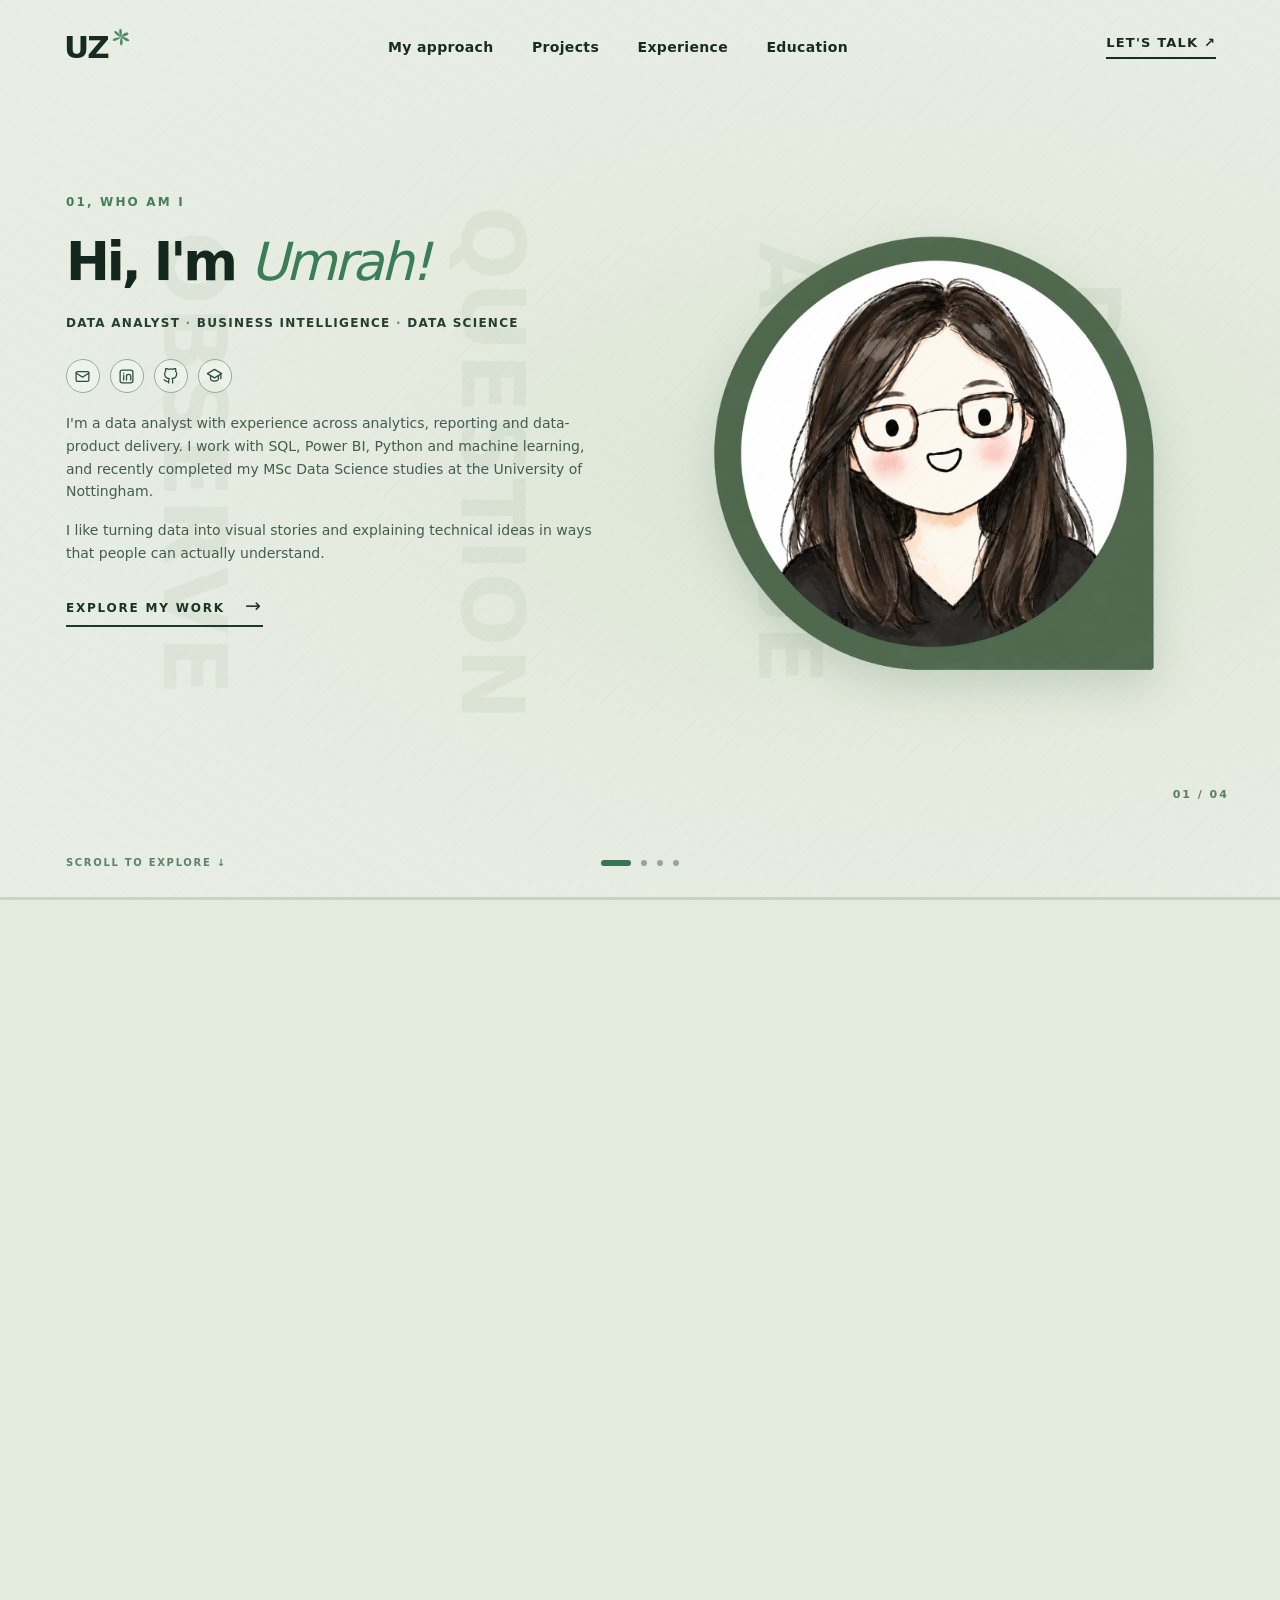
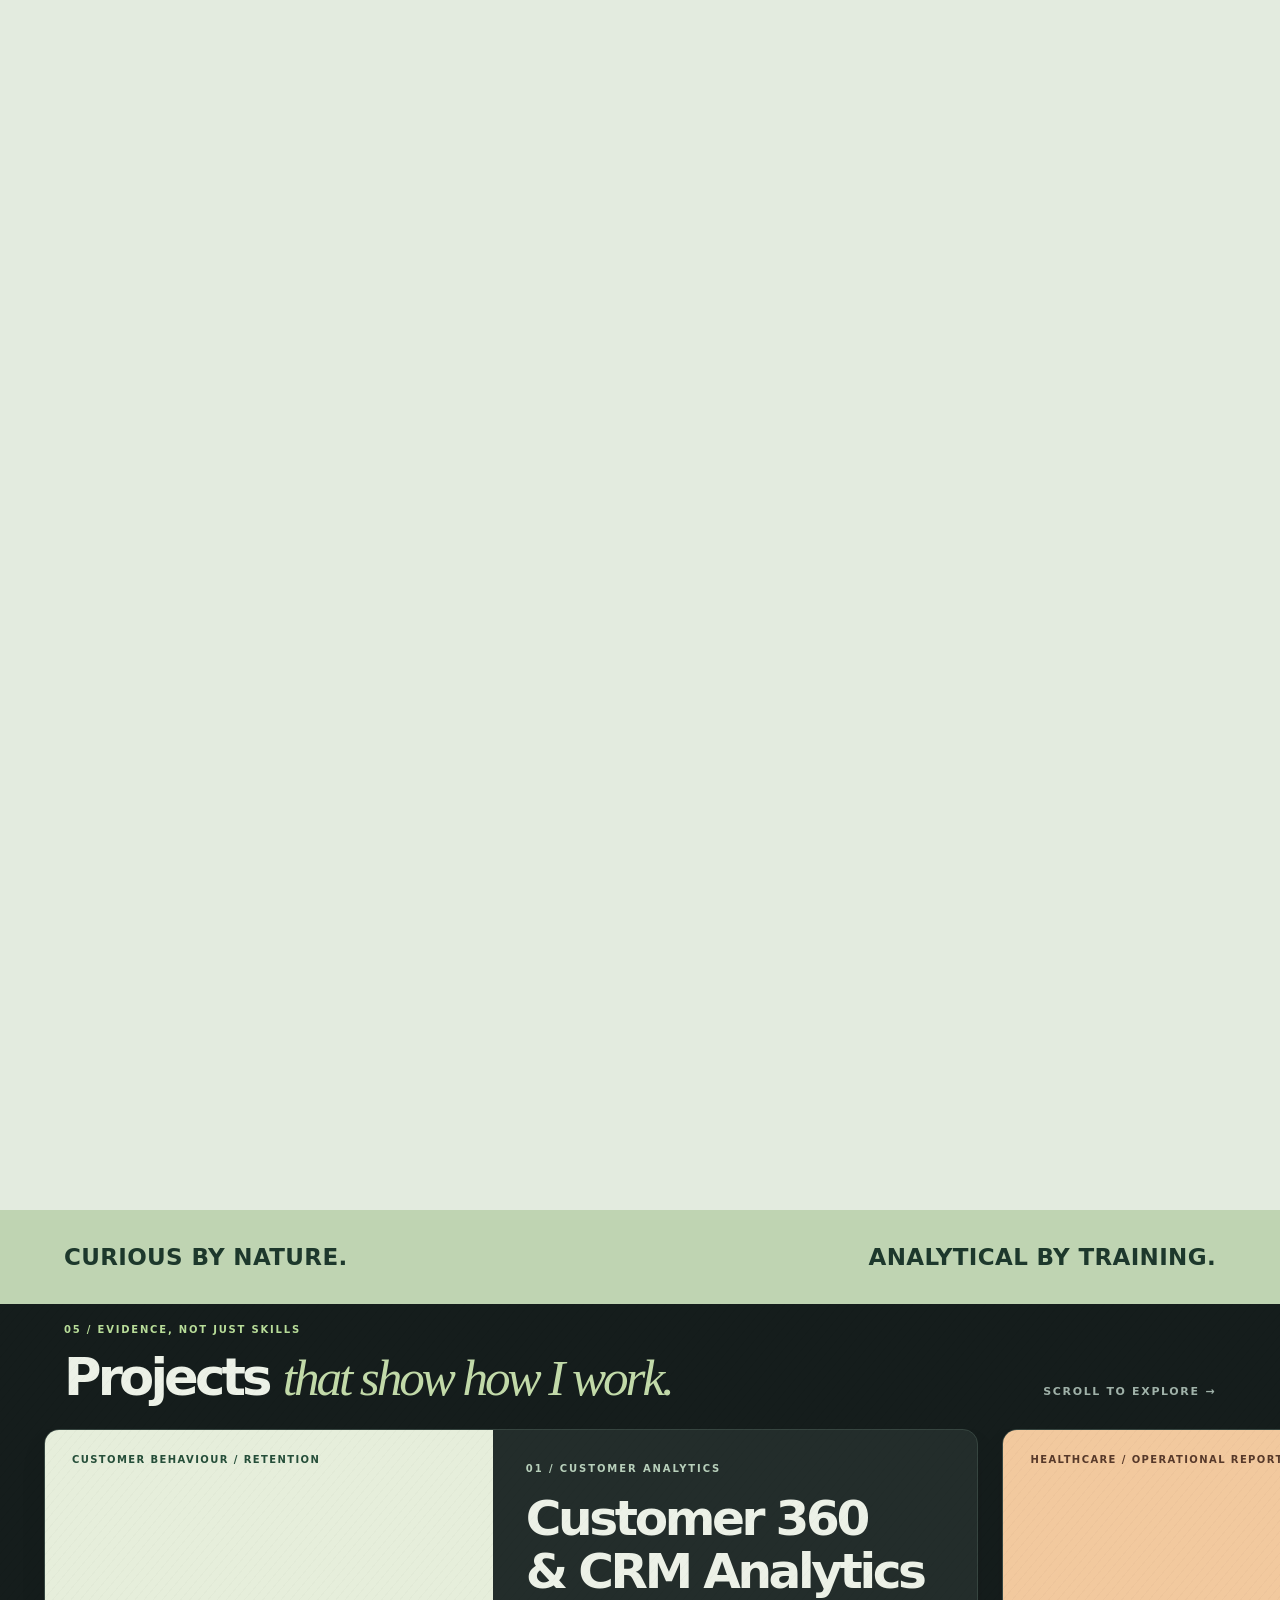
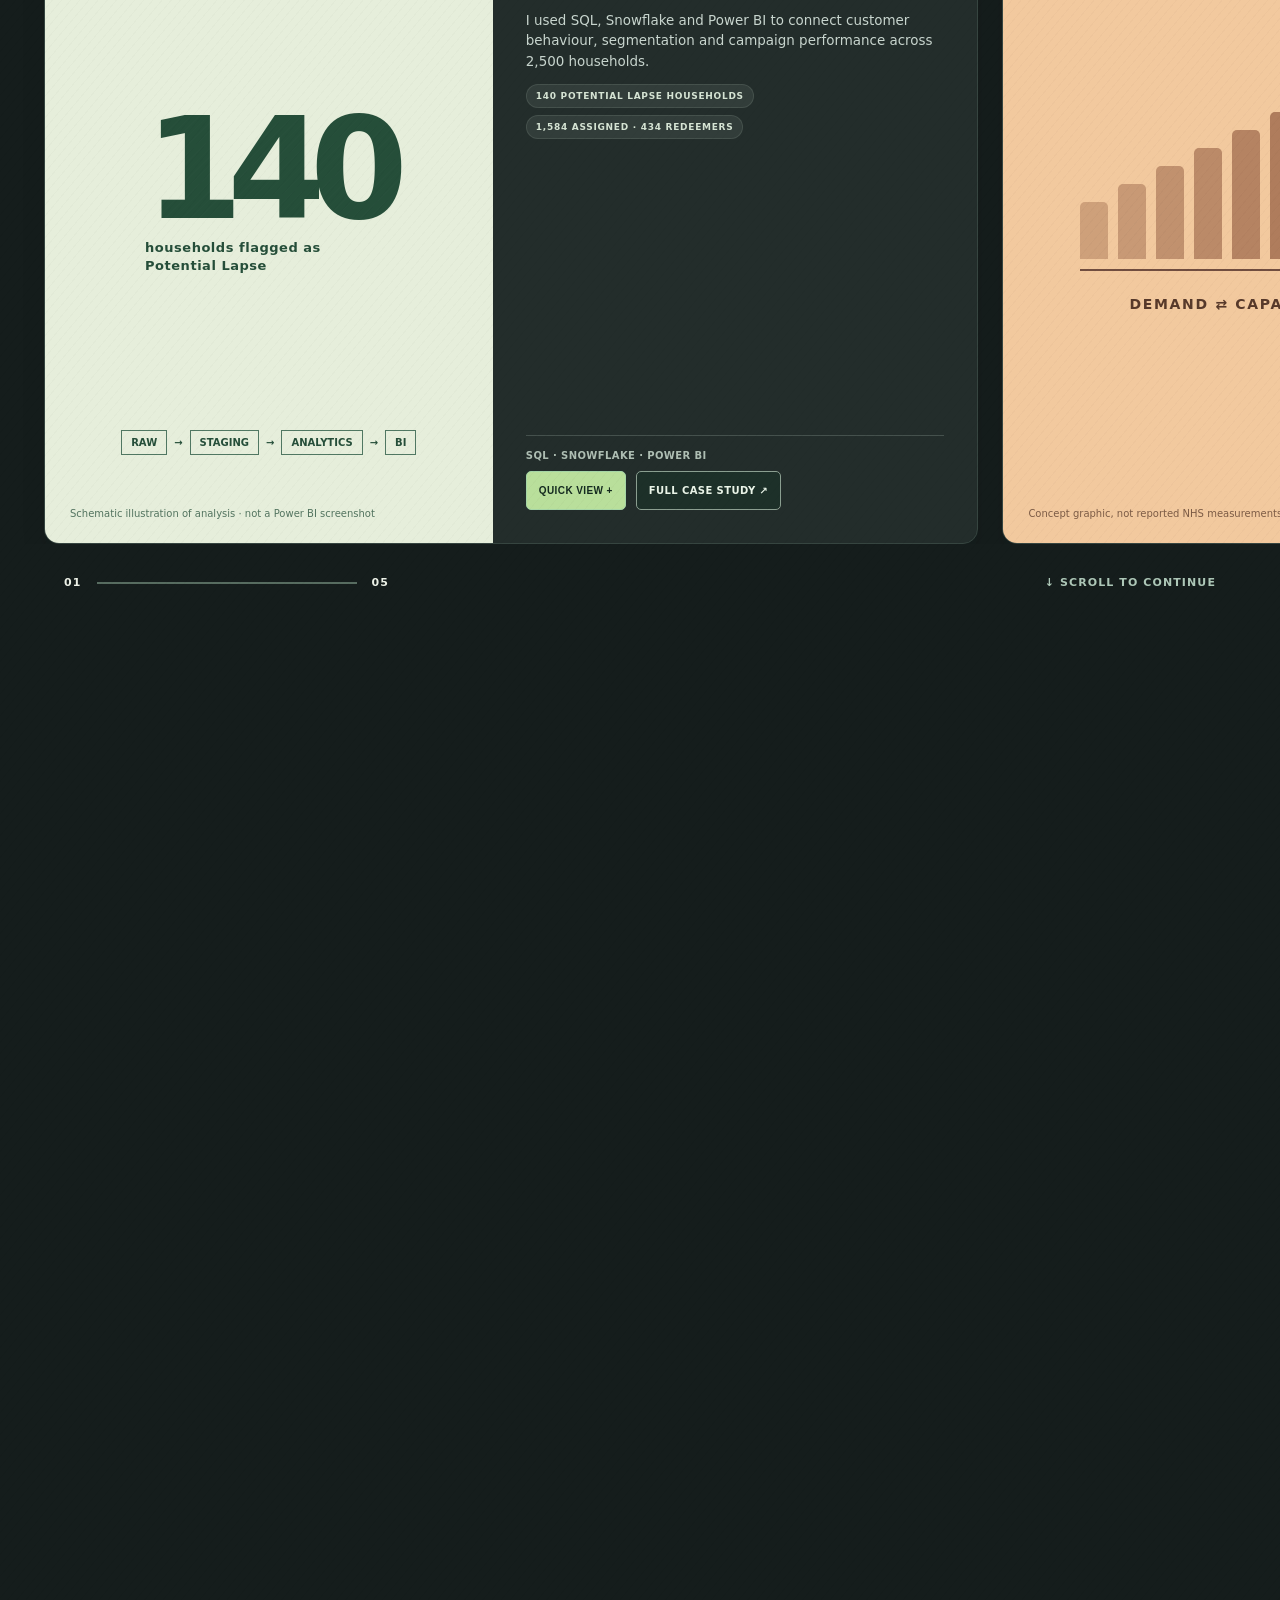
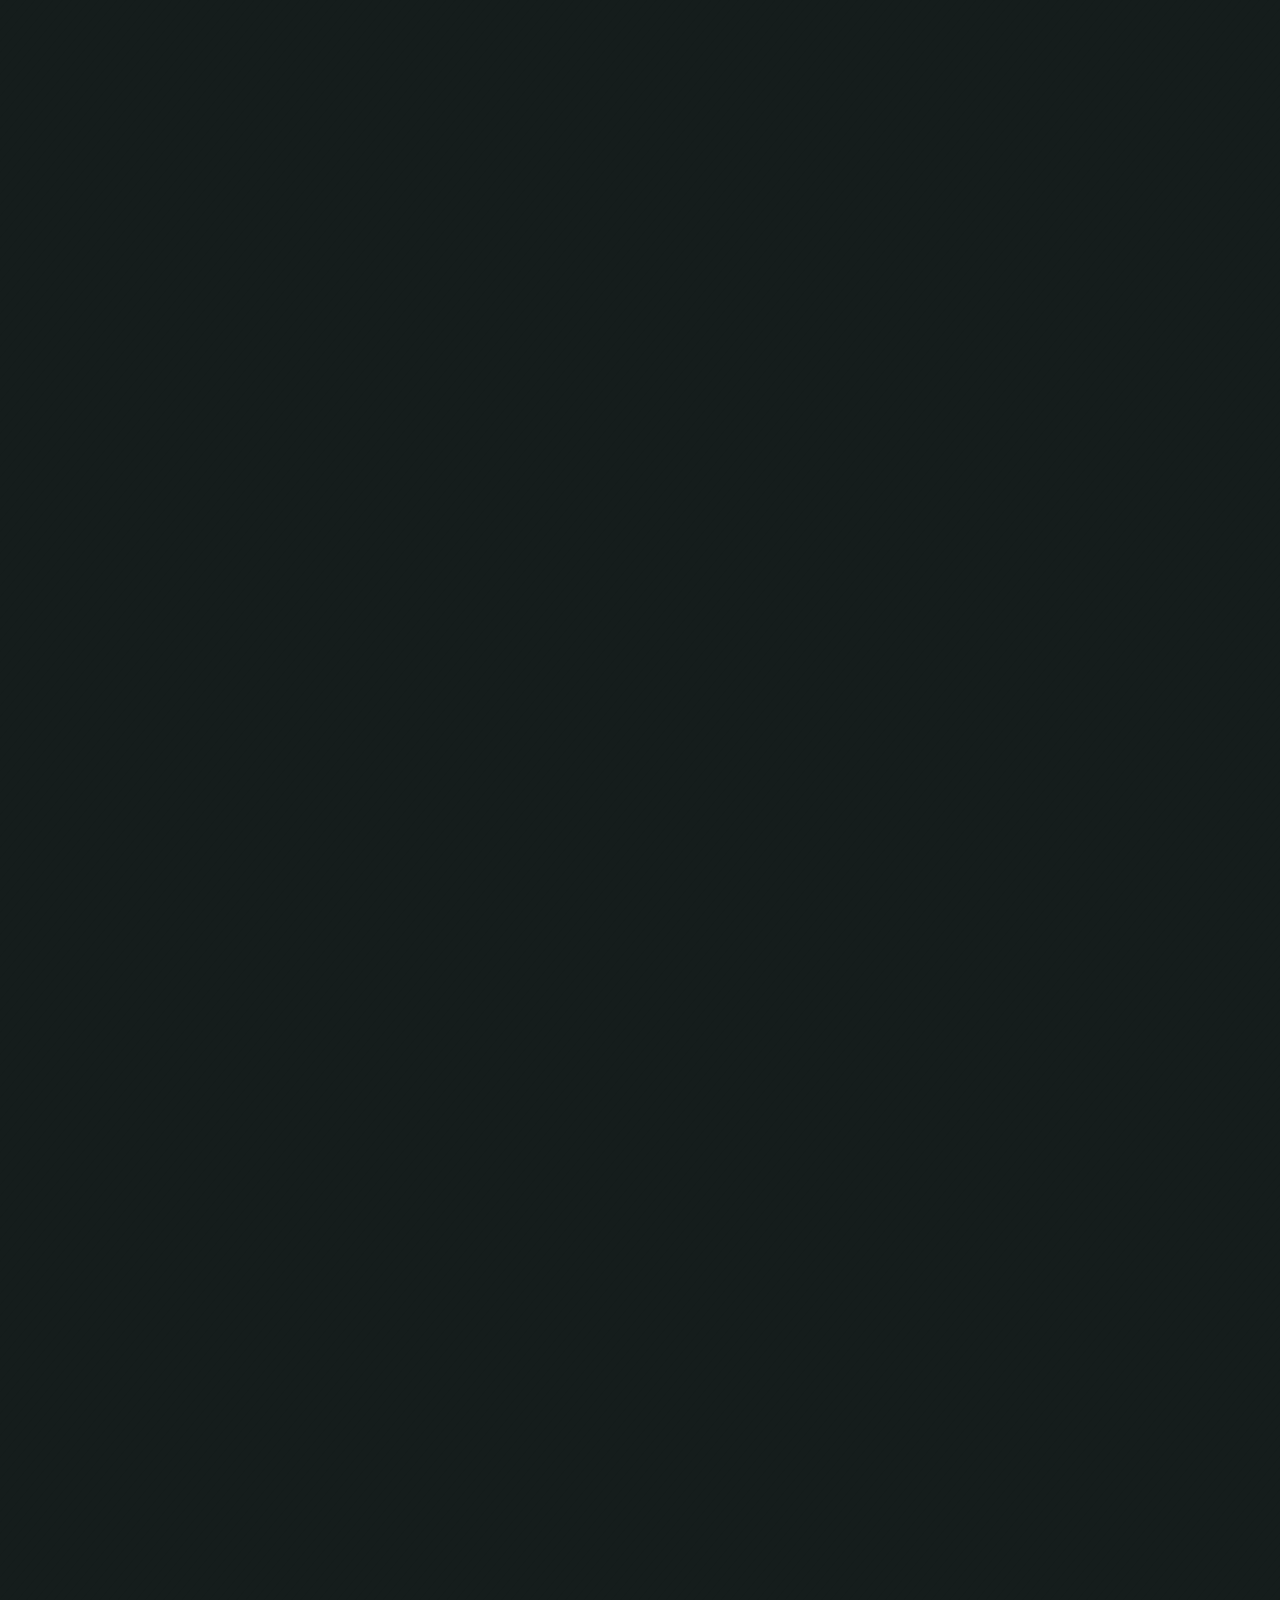
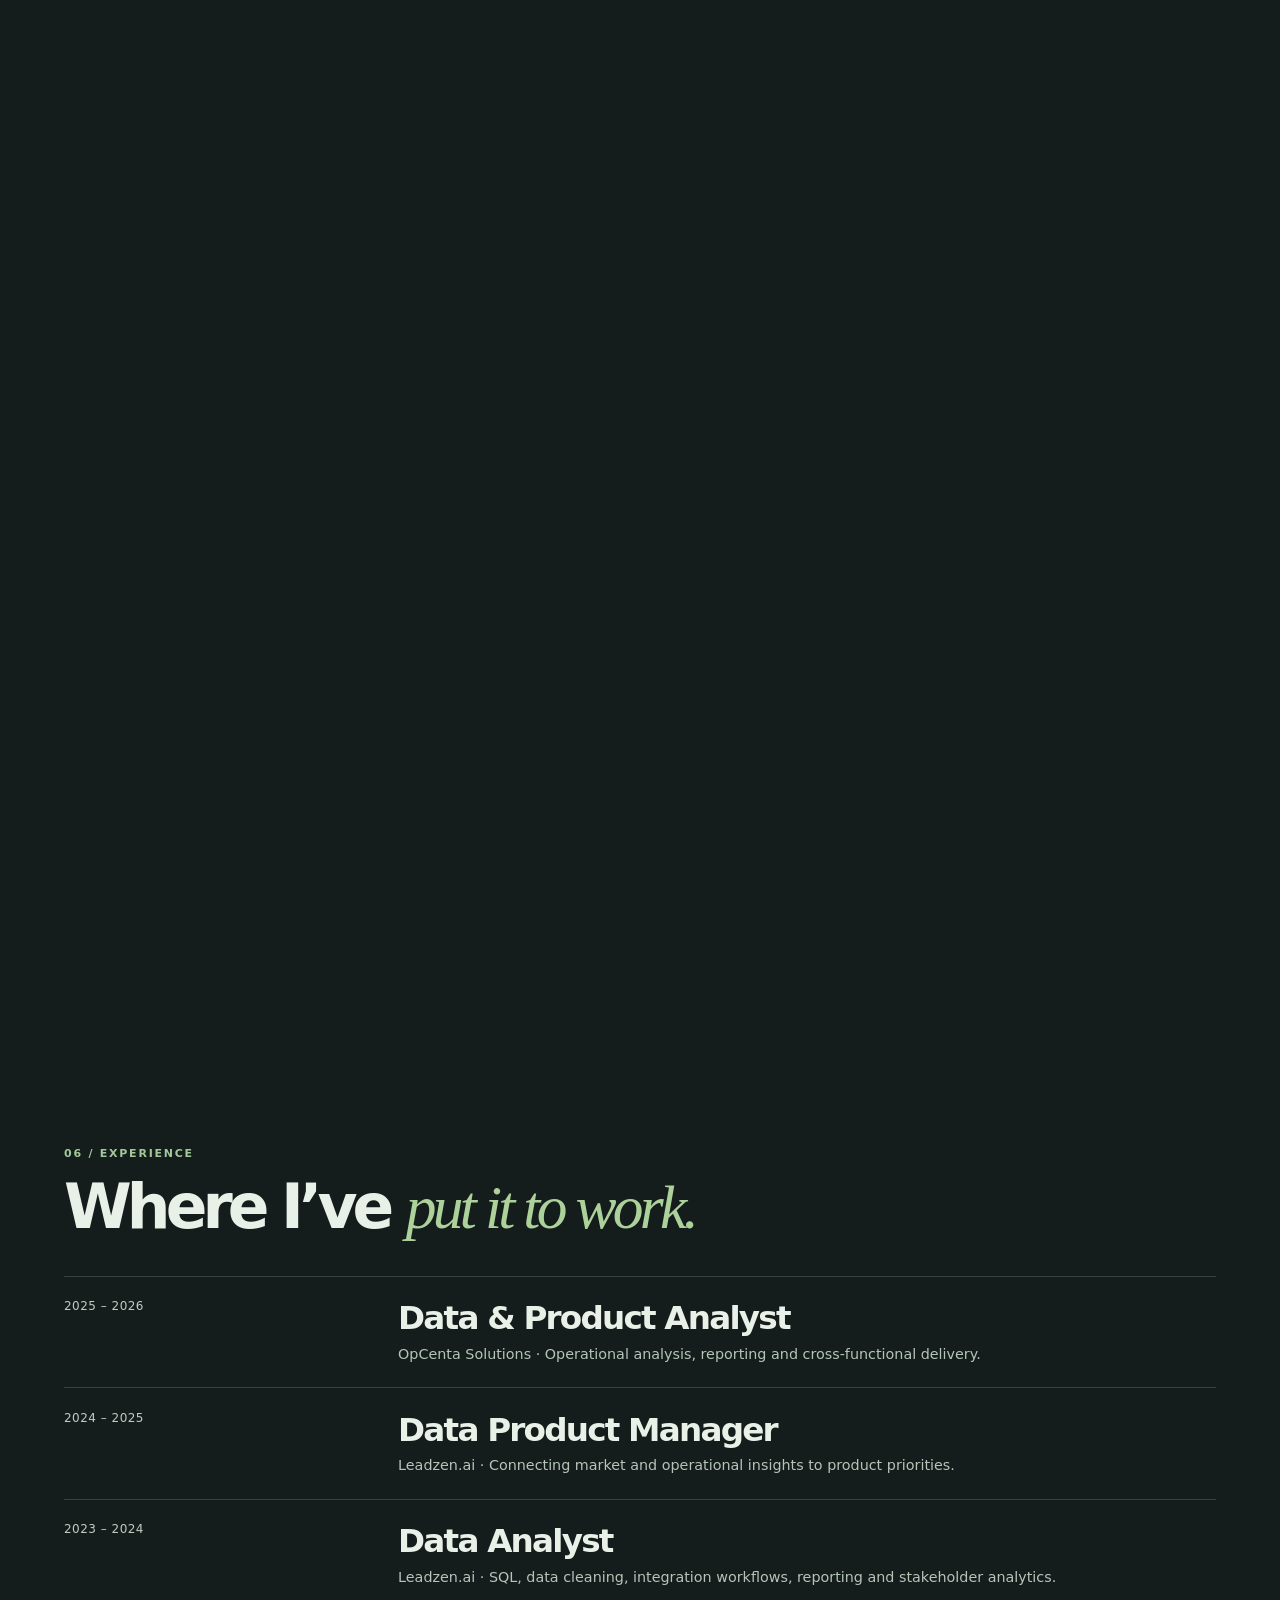
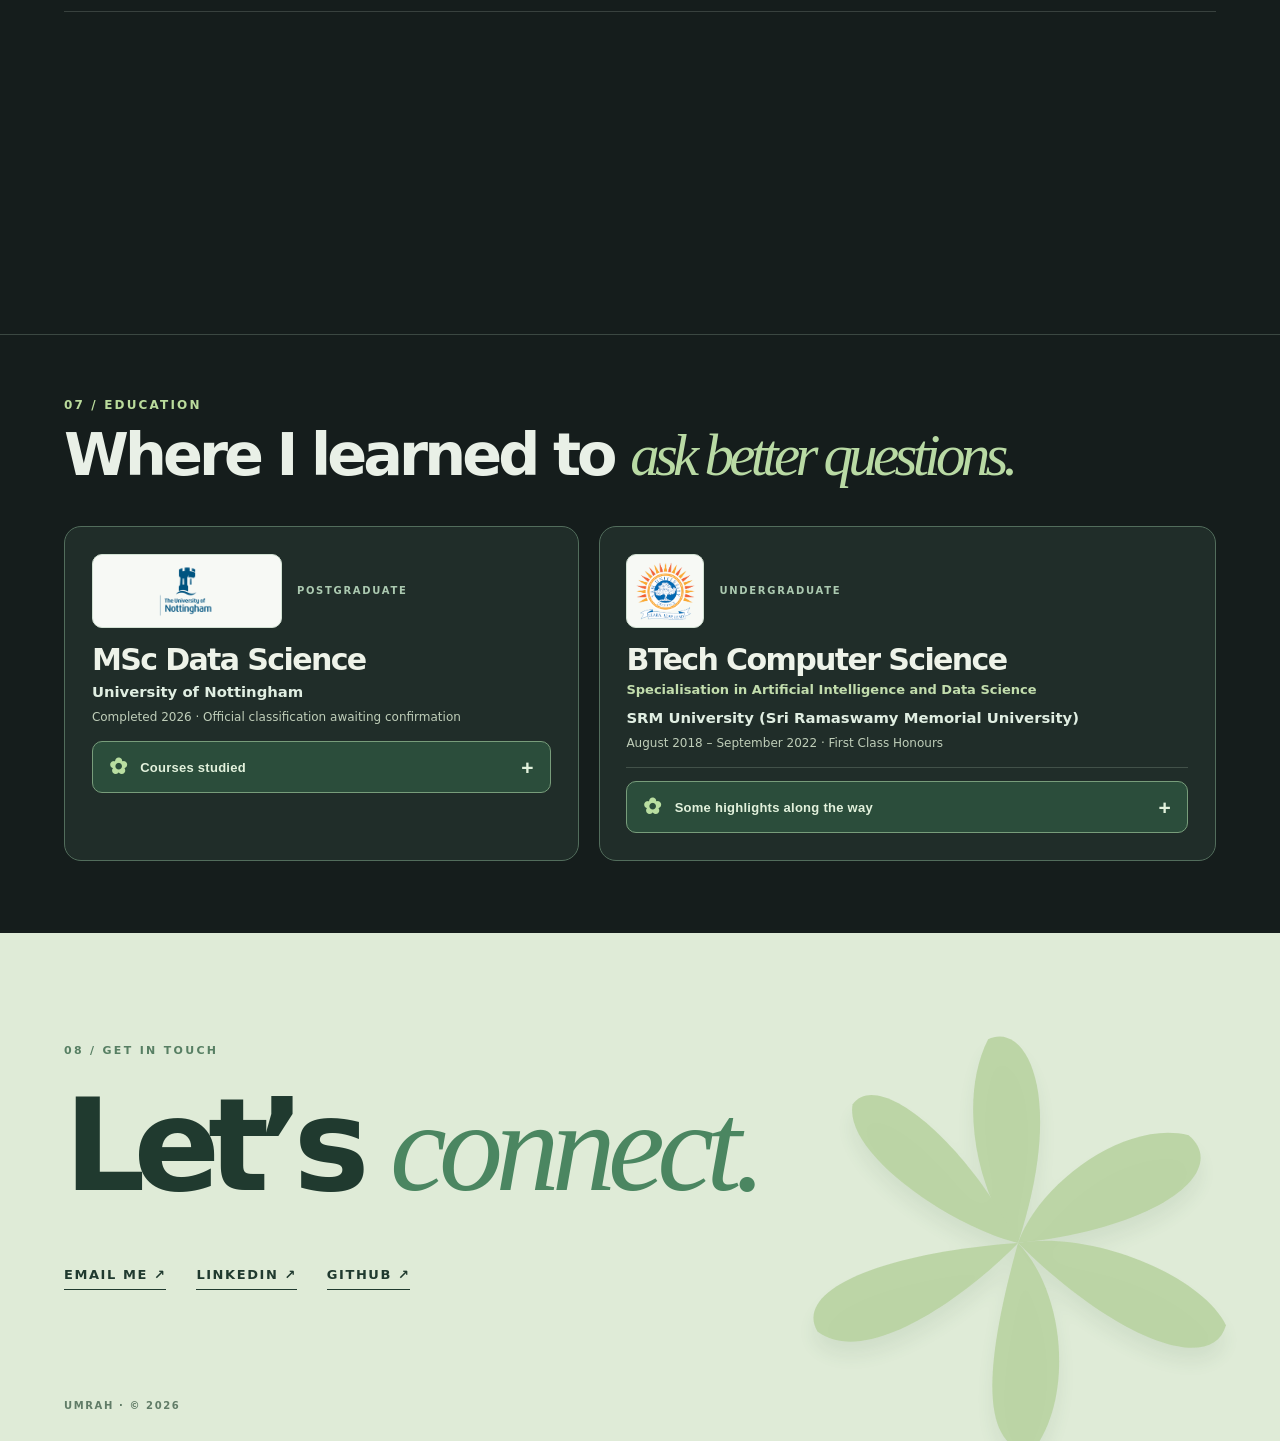
==== index.html @ 45433118 "Add files via upload" ====
<!DOCTYPE html>

<html lang="en">
<head>
<meta charset="utf-8"/>
<meta content="width=device-width, initial-scale=1" name="viewport"/>
<meta content="#e1e8d9" name="theme-color"/>
<meta content="Umrah, Data Analyst, Business Intelligence and Data Science. Projects in customer analytics, reporting and machine learning." name="description"/>
<title>Umrah | Data Analytics · BI · Data Science</title>
<link href="assets/favicon.svg" rel="icon" type="image/svg+xml"/>
<link href="assets/scroll.css" rel="stylesheet"/>
<link href="assets/site.css" rel="stylesheet"/>
<script defer="" src="assets/site.js"></script>
<link href="assets/refinements.css" rel="stylesheet"/><link href="assets/v5.css" rel="stylesheet"/><link href="assets/v6.css" rel="stylesheet"/><link href="assets/v7.css" rel="stylesheet"/></head>
<body>
<a class="skip" href="#main">Skip to content</a>
<header class="nav">
<a aria-label="Umrah, home" class="logo" href="#main">UZ<svg class="brand-flower" aria-hidden="true" viewBox="0 0 420 420" xmlns="http://www.w3.org/2000/svg"><g fill="currentColor"><path d="M210 210C172 167 153 76 182 19C218 2 255 72 210 210Z"/><path d="M210 210C229 155 310 94 370 109C409 142 344 196 210 210Z"/><path d="M210 210C277 198 381 239 405 287C392 333 304 303 210 210Z"/><path d="M210 210C256 258 262 360 222 407C174 400 178 326 210 210Z"/><path d="M210 210C168 254 70 329 22 293C-1 254 83 219 210 210Z"/><path d="M210 210C148 195 46 126 55 80C80 46 162 117 210 210Z"/></g></svg></a>
<nav aria-label="Primary navigation">
<a href="#journey">My approach</a>
<a href="#work">Projects</a>
<a href="#experience">Experience</a>
<a href="#education">Education</a></nav>
<a class="contact-top" href="mailto:umrahazargar@gmail.com">LET'S TALK <span aria-hidden="true">↗</span></a>
</header>
<main id="main">
<section aria-label="Meet Umrah, four chapters" class="journey" id="journey">
<div class="journey-sticky">
<div aria-hidden="true" class="hero-backdrop"><span>OBSERVE</span><span>QUESTION</span><span>ANALYSE</span><span>DECIDE</span></div>
<div class="intro-copy">
<div class="chapters" id="chapters">
<article class="chapter active" data-chapter="0">
<p class="chapter-index">01, WHO AM I</p>
<h1 class="intro-title">Hi, I'm <em>Umrah!</em></h1>
<p class="role-line">DATA ANALYST <span>·</span> BUSINESS INTELLIGENCE <span>·</span> DATA SCIENCE</p>
<div class="hero-social" aria-label="Connect with Umrah"><a href="mailto:umrahazargar@gmail.com" aria-label="Email Umrah" title="Email Umrah" target="_blank" rel="noopener noreferrer"><svg viewBox="0 0 24 24" aria-hidden="true" fill="none" stroke="currentColor" stroke-width="1.8" stroke-linecap="round" stroke-linejoin="round"><rect x="3" y="5" width="18" height="14" rx="2"/><path d="m3 7 9 6 9-6"/></svg></a><a href="https://www.linkedin.com/in/umrah-zargar" aria-label="LinkedIn" title="LinkedIn" target="_blank" rel="noopener noreferrer"><svg viewBox="0 0 24 24" aria-hidden="true" fill="none" stroke="currentColor" stroke-width="1.8" stroke-linecap="round" stroke-linejoin="round"><rect x="3" y="3" width="18" height="18" rx="3"/><path d="M8 10v7M8 7.2v.3M12 17v-7h0v2.1a3 3 0 0 1 6 0V17"/></svg></a><a href="https://github.com/umrahzargar" aria-label="GitHub" title="GitHub" target="_blank" rel="noopener noreferrer"><svg viewBox="0 0 24 24" aria-hidden="true" fill="none" stroke="currentColor" stroke-width="1.8" stroke-linecap="round" stroke-linejoin="round"><path d="M9 19c-4 .8-5-2-6-2.4M15 21v-3.6a3 3 0 0 0-.8-2.3c3.2-.4 6.5-1.5 6.5-6.9 0-1.6-.6-2.9-1.6-3.8.2-.5.7-2.1-.2-4-1.4 0-2.5.9-3.2 1.4-2-.5-5-.5-7 0C8 1.3 6.9.4 5.5.4c-.9 1.9-.4 3.5-.2 4C4.3 5.3 3.7 6.6 3.7 8.2c0 5.4 3.3 6.5 6.5 6.9a3 3 0 0 0-.8 2.3V21"/></svg></a><a href="https://scholar.google.com/citations?user=GSJ94vMAAAAJ&amp;hl=en" aria-label="Google Scholar" title="Google Scholar" target="_blank" rel="noopener noreferrer"><svg viewBox="0 0 24 24" aria-hidden="true" fill="none" stroke="currentColor" stroke-width="1.8" stroke-linecap="round" stroke-linejoin="round"><path d="m2 8 10-6 10 6-10 6L2 8Z"/><path d="M6.4 11v4.3c0 4.1 11.2 4.1 11.2 0V11M21 9v6"/></svg></a></div>
<p class="lede">I'm a data analyst with experience across analytics, reporting and data-product delivery. I work with SQL, Power BI, Python and machine learning, and recently completed my MSc Data Science studies at the University of Nottingham.</p>
<p class="lede">I like turning data into visual stories and explaining technical ideas in ways that people can actually understand.</p>
<a class="chapter-link" href="#work">EXPLORE MY WORK <span aria-hidden="true">→</span></a>
<img alt="Illustration of Umrah smiling" class="mobile-avatar" height="1254" src="assets/01-who-am-i.webp" width="1254"/>
</article>
<article aria-hidden="true" class="chapter" data-chapter="1">
<p class="chapter-index">02, MY EXPERIENCE</p>
<h2>A little about <em>my work</em></h2>
<p class="lede">I started my career as a Data Analyst at Leadzen.ai, where I worked with SQL, data cleaning and reporting. I later moved into Data Product Management, which gave me a different perspective on how data supports real business decisions.</p>
<p class="lede">More recently, I worked as a Data &amp; Product Analyst at OpCenta, combining analytical work with product delivery.</p>
<a class="chapter-link" href="#experience">VIEW MY EXPERIENCE <span aria-hidden="true">→</span></a>
<img alt="Illustration of Umrah thinking with a hand below her chin" class="mobile-avatar" height="1254" loading="lazy" src="assets/02-my-experience.webp" width="1254"/>
</article>
<article aria-hidden="true" class="chapter" data-chapter="2">
<p class="chapter-index">03, WHAT DRIVES ME</p>
<h2>What keeps me <em>curious</em></h2>
<p class="lede">I've always enjoyed figuring out how things work and asking questions beyond the obvious answers.</p>
<p class="lede">During my MSc, that curiosity led me to explore uncertainty and reliability in language models. It made me even more interested in understanding not just what data tells us, but how much we can trust the conclusions we draw from it.</p>
<a class="chapter-link" href="projects/ner-research.html">EXPLORE MY RESEARCH <span aria-hidden="true">→</span></a>
<img alt="Illustration of Umrah looking curiously towards the introduction" class="mobile-avatar" height="1254" loading="lazy" src="assets/03-what-drives-me.webp" width="1254"/>
</article>
<article aria-hidden="true" class="chapter" data-chapter="3">
<p class="chapter-index">04, UMMM... SOMETHING EXTRA</p>
<h2>A little more <em>about me!</em></h2>
<p class="lede">There’s a creative side to me, too! I love designing, experimenting with calligraphy, travelling, and exploring different cultures.</p>
<p class="lede">I’m also a huge fan of <em>The Office</em>. As Kevin Malone wisely said, <strong>“Why waste time say lot word when few word do trick?”</strong> Which, now that I think about it, is a surprisingly good philosophy for designing dashboards.</p>
<button class="chapter-link chapter-button" data-open-extra="true" type="button">MORE ABOUT ME  ↗</button>
<img alt="Illustration of Umrah smiling" class="mobile-avatar" height="1254" loading="lazy" src="assets/01-who-am-i.webp" width="1254"/>
</article>
</div>
</div>
<div aria-label="Four illustrations of Umrah changing expression as you scroll" class="portrait-stage">
<div class="portrait-stack" id="portrait-stack">
<img alt="Umrah smiling" class="portrait active" data-portrait="0" height="1254" src="assets/01-who-am-i.webp" width="1254"/>
<img alt="Umrah looking thoughtful" class="portrait" data-portrait="1" height="1254" src="assets/02-my-experience.webp" width="1254"/>
<img alt="Umrah looking curious and inspired" class="portrait" data-portrait="2" height="1254" src="assets/03-what-drives-me.webp" width="1254"/>
<img alt="Umrah smiling" class="portrait" data-portrait="3" height="1254" src="assets/01-who-am-i.webp" width="1254"/>
</div>
<span aria-hidden="true" class="portrait-counter" id="portrait-counter">01 / 04</span>
</div>
<div aria-hidden="true" class="journey-progress"><div class="progress-fill" id="journey-progress"></div></div>
<div aria-label="Story progress" class="chapter-dots">
<span class="chapter-dot is-active"></span><span class="chapter-dot"></span><span class="chapter-dot"></span><span class="chapter-dot"></span>
</div>
<span aria-hidden="true" class="scroll-instruction">SCROLL TO EXPLORE ↓</span>
</div>
</section>
<div aria-hidden="true" class="interlude"><span>CURIOUS BY NATURE.</span><span>ANALYTICAL BY TRAINING.</span></div>
<section aria-labelledby="work-title" class="work-section" id="work">
<div class="work-sticky">
<div class="work-heading"><p class="eyebrow">05 / EVIDENCE, NOT JUST SKILLS</p><div class="heading-row"><h2 id="work-title">Projects <em>that show how I work.</em></h2><span class="work-tip" id="work-tip">SCROLL TO EXPLORE <span aria-hidden="true">→</span></span></div></div>
<div class="work-viewport"><div class="work-track" id="work-track">
<article class="work-card customer" data-project="customer"><button aria-label="Open details about Customer 360 and CRM Analytics" class="work-card-hit" data-project="customer" type="button"></button>
<div aria-hidden="true" class="work-visual customer-visual"><div class="visual-note">CUSTOMER BEHAVIOUR / RETENTION</div><div class="stat-emblem">140<span>households flagged as<br/>Potential Lapse</span></div><div class="pipe"><span>RAW</span><i>→</i><span>STAGING</span><i>→</i><span>ANALYTICS</span><i>→</i><span>BI</span></div><div class="visual-foot">Schematic illustration of analysis · not a Power BI screenshot</div></div>
<div class="work-description"><div class="work-num">01 / CUSTOMER ANALYTICS</div><h3>Customer 360<br/>&amp; CRM Analytics</h3><p>I used SQL, Snowflake and Power BI to connect customer behaviour, segmentation and campaign performance across 2,500 households.</p><div class="work-facts"><span>140 potential lapse households</span><span>1,584 assigned · 434 redeemers</span></div><div class="work-bottom"><span>SQL · SNOWFLAKE · POWER BI</span><button class="quick-view" data-project="customer" type="button">QUICK VIEW +</button><a aria-label="Read Customer 360 case study" href="projects/customer-360.html">FULL CASE STUDY ↗</a></div></div>
</article>
<article class="work-card healthcare" data-project="healthcare"><button aria-label="Open details about NHS RTT performance analysis" class="work-card-hit" data-project="healthcare" type="button"></button>
<div aria-hidden="true" class="work-visual nhs-visual"><div class="visual-note">HEALTHCARE / OPERATIONAL REPORTING</div><div class="flow-bars"><span style="--i:1"></span><span style="--i:2"></span><span style="--i:3"></span><span style="--i:4"></span><span style="--i:5"></span><span style="--i:6"></span><span style="--i:7"></span><span style="--i:8"></span></div><div class="diagram-label">DEMAND ⇄ CAPACITY</div><div class="visual-foot">Concept graphic, not reported NHS measurements</div></div>
<div class="work-description"><div class="work-num">02 / BUSINESS INTELLIGENCE</div><h3>NHS RTT<br/>Performance</h3><p>An operational analytics project exploring waiting-list movement, provider pressure and how to turn a complex dataset into clear reporting.</p><div class="work-facts"><span>6.57M total waiting list</span><span>90K 52+ week waits</span></div><div class="work-bottom"><span>EXCEL · POWER QUERY · POWER BI</span><button class="quick-view" data-project="healthcare" type="button">QUICK VIEW +</button><a aria-label="Read NHS RTT case study" href="projects/nhs-rtt.html">FULL CASE STUDY ↗</a></div></div>
</article>
<article class="work-card research" data-project="research"><button aria-label="Open details about NER and boundary uncertainty research" class="work-card-hit" data-project="research" type="button"></button>
<div aria-hidden="true" class="work-visual ner-visual"><div class="visual-note">NLP / RELIABILITY RESEARCH</div><div class="ner-example">Finding the <mark>right boundaries</mark> in messy text.</div><div class="ner-decoration">[ BEGIN ] <span>?</span> [ END ]</div><div class="visual-foot">Illustrative entity-boundary example</div></div>
<div class="work-description"><div class="work-num">03 / MSC RESEARCH</div><h3>Boundary-Specific<br/>Uncertainty</h3><p>My MSc dissertation explored how reliably transformer models identify entity boundaries in clean, noisy and out-of-domain text.</p><div class="work-facts"><span>Calibration &amp; conformal prediction</span><span>Reliability beyond a single F1 score</span></div><div class="work-bottom"><span>PYTHON · TRANSFORMERS · NLP</span><button class="quick-view" data-project="research" type="button">QUICK VIEW +</button><a aria-label="Read NER research case study" href="projects/ner-research.html">FULL CASE STUDY ↗</a></div></div>
</article>
<article class="work-card road" data-project="road"><button aria-label="Open details about Road Casualty Severity Prediction" class="work-card-hit" data-project="road" type="button"></button>
<div aria-hidden="true" class="work-visual road-visual"><div class="visual-note">ROAD SAFETY / INTERPRETABLE ML</div><div class="road-graphic"><div class="road-highway"><i></i><i></i><i></i></div><div class="road-badge">0.739<span>ROC-AUC</span></div></div><div class="visual-foot">Stylised visual, based on the reported held-out model score</div></div>
<div class="work-description"><div class="work-num">04 / MACHINE LEARNING</div><h3>Road Casualty<br/>Severity</h3><p>Predicting severe casualty outcomes with leakage-aware validation, XGBoost and SHAP interpretation.</p><div class="work-facts"><span>132,977 casualty records</span><span>Live Streamlit demo</span></div><div class="work-bottom"><span>PYTHON · XGBOOST · SHAP</span><button class="quick-view" data-project="road" type="button">QUICK VIEW +</button><a href="projects/road-casualty.html">FULL CASE STUDY ↗</a></div></div></article>
<article class="work-card fraud" data-project="fraud"><button aria-label="Open details about Fraud Detection at Scale" class="work-card-hit" data-project="fraud" type="button"></button>
<div aria-hidden="true" class="work-visual fraud-visual"><div class="visual-note">FRAUD DETECTION / DISTRIBUTED ML</div><div class="fraud-display"><div class="fraud-dots" id="fraud-dots"><span></span><span></span><span></span><span></span><span></span><span class="fraud-alert"></span><span></span><span></span><span></span><span></span><span></span><span></span><span></span><span></span><span></span><span></span><span></span><span></span><span></span><span></span></div><div class="fraud-emblem">0.17%<small>FRAUD CASES</small></div></div><div class="visual-foot">Stylised class imbalance, not a performance chart</div></div>
<div class="work-description"><div class="work-num">05 / DISTRIBUTED MACHINE LEARNING</div><h3>Fraud Detection<br/>at Scale</h3><p>Comparing Spark SMOTEBagging strategies for rare fraud transactions, model quality and runtime scalability.</p><div class="work-facts"><span>284,807 transactions</span><span>Three Spark variants</span></div><div class="work-bottom"><span>PYSPARK · DATABRICKS · SMOTE</span><button class="quick-view" data-project="fraud" type="button">QUICK VIEW +</button><a href="projects/fraud-detection.html">FULL CASE STUDY ↗</a></div></div></article>
</div></div>
<div class="work-progress"><span>01</span><div class="work-progress-line"><i id="work-progress-fill"></i></div><span>05</span><span class="work-scroll-hint">↓ SCROLL TO CONTINUE</span></div>
</div>
</section><dialog aria-describedby="modal-intro" aria-labelledby="modal-title" class="project-dialog" id="project-modal"><div class="modal-inner">
<header class="modal-top"><span class="modal-kicker" id="modal-kicker">PROJECT DETAILS</span><button aria-label="Close project details" class="modal-close" id="modal-close" type="button">✕</button></header>
<h2 id="modal-title"></h2><p class="modal-intro" id="modal-intro"></p>
<div class="modal-media" id="modal-media"></div><div class="modal-facts" id="modal-facts"></div><div class="modal-detail-grid"><section><h3>What I worked on</h3><p id="modal-approach"></p></section><section><h3>Why it matters</h3><p id="modal-outcome"></p></section></div>
<div class="modal-tools"><h3>Tools &amp; skills</h3><div class="modal-skills" id="modal-skills"></div></div>
<div class="modal-actions" id="modal-actions"></div>
<p class="modal-caveat">Project summaries describe completed analyses or research. Proposed actions are not presented as measured real-world business impact.</p>
</div></dialog><dialog aria-describedby="extra-about-intro" aria-labelledby="extra-about-title" class="project-dialog extra-dialog" id="extra-about-modal"><div class="modal-inner extra-inner">
<header class="modal-top"><span class="modal-kicker">A FEW MORE THINGS ABOUT ME</span><button aria-label="Close more about me" class="modal-close" id="extra-close" type="button">✕</button></header>
<div class="extra-heading-row"><h2 id="extra-about-title">A little more <em>about me.</em></h2><img alt="Illustration of Umrah smiling" class="extra-badge" src="assets/01-who-am-i.webp"/></div>
<p class="modal-intro" id="extra-about-intro">A few things that are very much me, beyond job titles and degrees.</p>
<div class="extra-summary extra-home">
<div class="kashmir-gallery" aria-label="Views of Kashmir" role="region" aria-roledescription="carousel">
<div class="kashmir-gallery-images">
<img class="kashmir-slide is-active" src="assets/kashmir-162607.webp" alt="Dal Lake and the surrounding mountains" loading="eager" aria-hidden="false"/>
<img class="kashmir-slide" src="assets/kashmir-162333.webp" alt="Snow-covered mountains and green valley" loading="lazy" aria-hidden="true"/>
<img class="kashmir-slide" src="assets/kashmir-162427.webp" alt="An autumn tree-lined pathway" loading="lazy" aria-hidden="true"/>
<img class="kashmir-slide" src="assets/kashmir-162741.webp" alt="Saffron flowers in the Kashmir valley" loading="lazy" aria-hidden="true"/>
<img class="kashmir-slide" src="assets/kashmir-162819.webp" alt="A painted papier-mâché craft scene" loading="lazy" aria-hidden="true"/>
<div class="kashmir-caption"><span class="kashmir-caption-label">A LITTLE PIECE OF HOME</span><strong id="kashmir-title" aria-live="off">Dal Lake</strong></div></div>
<div class="kashmir-gallery-controls"><button type="button" class="kashmir-back" aria-label="Previous Kashmir photo">‹</button><div class="kashmir-dots" aria-label="Choose Kashmir photo"><button type="button" aria-label="Show Dal Lake" class="kashmir-dot is-active" aria-current="true" data-slide="0"></button><button type="button" aria-label="Show The mountains" class="kashmir-dot" aria-current="false" data-slide="1"></button><button type="button" aria-label="Show Autumn chinars" class="kashmir-dot" aria-current="false" data-slide="2"></button><button type="button" aria-label="Show Saffron season" class="kashmir-dot" aria-current="false" data-slide="3"></button><button type="button" aria-label="Show Craft and culture" class="kashmir-dot" aria-current="false" data-slide="4"></button></div><button type="button" class="kashmir-forward" aria-label="Next Kashmir photo">›</button></div></div>
<div class="extra-copy"><p class="extra-kicker">WHERE I CALL HOME</p><h3>From Srinagar, with love.</h3><p>I’m from Srinagar, Kashmir, a place of chinar trees, quiet lakes, snow-covered mountains and stories tucked into every corner. No matter where I go, it will always be home.</p></div>
</div>
<div class="personal-journal" aria-label="Some personal chapters">
<div class="journal-heading"><span>THREE LITTLE CHAPTERS</span><p>Not everything about me fits on a CV.</p></div>
<article class="journal-entry"><div class="journal-side"><span class="journal-index">01</span><span class="journal-illustration craft-doodle" aria-hidden="true"><svg viewBox="0 0 110 110"><path d="M21 83l9-35 45-20 12 12-17 47-37 7z" fill="#ead4be" stroke="#31563e" stroke-width="2.5"/><path d="m30 48 40 39M45 70l27-31" stroke="#d5815e" stroke-width="3"/><path d="M12 15l7 7m-7 0 7-7M84 10l7 7m-7 0 7-7" stroke="#d68d6c" stroke-width="3"/><circle cx="36" cy="31" r="8" fill="#acd09f"/></svg></span></div><div class="journal-story"><p class="journal-type">THE MAKER IN ME</p><h3>Knots and Canvas</h3><p>I ran a little digital design business called <strong>Knots and Canvas</strong>. From animated caricatures and wedding invitations to stickers, books and personalised designs, I loved creating things that made people smile.</p></div></article>
<article class="journal-entry"><div class="journal-side"><span class="journal-index">02</span><span class="journal-illustration game-doodle" aria-hidden="true"><svg viewBox="0 0 110 110"><path d="M25 48Q28 33 44 37h23q16-3 19 11l8 25q2 13-9 14-6 0-15-13H41Q32 87 23 85q-11-2-8-15z" fill="#bcd0dd" stroke="#31563e" stroke-width="3"/><path d="M35 51v19m-9-10h19" stroke="#31563e" stroke-width="4"/><circle cx="70" cy="54" r="4" fill="#d68059"/><circle cx="80" cy="65" r="4" fill="#adc99c"/></svg></span></div><div class="journal-story"><p class="journal-type">A LITTLE SIDE QUEST</p><h3>Game company</h3><p>I also co-founded a gaming company. It was one of those wonderfully unpredictable adventures that taught me how much I enjoy building things with other people.</p></div></article>
<article class="journal-entry"><div class="journal-side"><span class="journal-index">03</span><span class="journal-illustration heart-doodle" aria-hidden="true"><svg viewBox="0 0 110 110"><path d="M55 80 22 50Q10 28 27 24q16-4 28 11 11-17 28-11 20 9 3 29z" fill="#dbb7b2" stroke="#31563e" stroke-width="3"/><path d="M28 88q16-14 27 3M82 88Q71 77 55 91" fill="none" stroke="#31563e" stroke-width="3" stroke-linecap="round"/></svg></span></div><div class="journal-story"><p class="journal-type">GIVING BACK</p><h3>United for Humanity</h3><p>Volunteering has been an important part of my life. I’ve been a volunteer with <strong>United for Humanity</strong> for four years now, and it’s something I truly care about.</p></div></article>
</div>
</div></dialog><section aria-labelledby="experience-title" class="experience section-wrap" id="experience"><div class="section-label">06 / EXPERIENCE</div><h2 id="experience-title">Where I’ve <em>put it to work.</em></h2><div class="roles"><article><span>2025 – 2026</span><div><h3>Data &amp; Product Analyst</h3><p>OpCenta Solutions · Operational analysis, reporting and cross-functional delivery.</p></div></article><article><span>2024 – 2025</span><div><h3>Data Product Manager</h3><p>Leadzen.ai · Connecting market and operational insights to product priorities.</p></div></article><article><span>2023 – 2024</span><div><h3>Data Analyst</h3><p>Leadzen.ai · SQL, data cleaning, integration workflows, reporting and stakeholder analytics.</p></div></article></div></section>
<section aria-labelledby="education-title" class="education-section section-wrap" id="education">
<p class="eyebrow">07 / EDUCATION</p>
<h2 id="education-title">Where I learned to <em>ask better questions.</em></h2>
<div class="education-grid">
<article class="edu-card"><div class="edu-top"><img class="edu-logo edu-logo-nottingham" src="assets/nottingham-logo.png" alt="University of Nottingham logo"/><span class="edu-label">POSTGRADUATE</span></div><h4>MSc Data Science</h4><p class="edu-place">University of Nottingham</p><p class="edu-date">Completed 2026 · Official classification awaiting confirmation</p><div class="edu-courses"><button class="awards-toggle courses-toggle" type="button" aria-controls="courses-panel" aria-expanded="false"><span class="awards-flower" aria-hidden="true">✿</span><span>Courses studied</span><span class="awards-plus" aria-hidden="true">+</span></button><div class="awards-reveal" id="courses-panel" aria-hidden="true"><div class="awards-reveal-inner"><ul><li>Machine Learning</li><li>Applied Statistics and Probability</li><li>Data Visualisation</li><li>Data Science with Machine Learning</li><li>Big Data Learning and Technologies</li><li>Time Series and Forecasting</li></ul></div></div></div></article>
<article class="edu-card"><div class="edu-top"><img class="edu-logo edu-logo-srm" src="assets/srm-logo.png" alt="SRM University logo"/><span class="edu-label">UNDERGRADUATE</span></div><h4>BTech Computer Science</h4><p class="edu-subdegree">Specialisation in Artificial Intelligence and Data Science</p><p class="edu-place">SRM University (Sri Ramaswamy Memorial University)</p><p class="edu-date">August 2018 – September 2022 · First Class Honours</p><div class="edu-awards"><button class="awards-toggle" type="button" aria-controls="award-panel" aria-expanded="false"><span class="awards-flower" aria-hidden="true">✿</span><span>Some highlights along the way</span><span class="awards-plus" aria-hidden="true">+</span></button><div class="awards-reveal" id="award-panel" aria-hidden="true"><div class="awards-reveal-inner"><ul>
<li>Won the national Toycathon 2021 competition as part of TeamSRM</li>
<li>Received the Chancellor’s Scholarship, covering 50% of tuition fees</li>
<li>Placed third in an SRM University project competition</li>
<li>Was the “Face of the University” from 2020 onwards</li>
</ul></div></div></div></article>
</div>
</section>
<footer class="footer"><p class="eyebrow">08 / GET IN TOUCH</p><h2>Let’s <em>connect.</em></h2><div class="footer-links"><a href="mailto:umrahazargar@gmail.com">EMAIL ME ↗</a><a href="https://www.linkedin.com/in/umrah-zargar" rel="noopener noreferrer" target="_blank">LINKEDIN ↗</a><a href="https://github.com/umrahzargar" rel="noopener noreferrer" target="_blank">GITHUB ↗</a></div><div aria-hidden="true" class="footer-bloom"><svg role="presentation" viewbox="0 0 420 420" xmlns="http://www.w3.org/2000/svg">
<g fill="#b7d29f" opacity=".95">
<path d="M210 210C172 167 153 76 182 19C218 2 255 72 210 210Z"></path>
<path d="M210 210C229 155 310 94 370 109C409 142 344 196 210 210Z"></path>
<path d="M210 210C277 198 381 239 405 287C392 333 304 303 210 210Z"></path>
<path d="M210 210C256 258 262 360 222 407C174 400 178 326 210 210Z"></path>
<path d="M210 210C168 254 70 329 22 293C-1 254 83 219 210 210Z"></path>
<path d="M210 210C148 195 46 126 55 80C80 46 162 117 210 210Z"></path>
</g></svg></div><div class="copyright">UMRAH · © 2026</div></footer>
</main>
</body>
</html>
---- assets/scroll.css ----
:root{--bg:#161e1d;--paper:#e1e8d9;--ink:#edf1e9;--muted:#bdc7bb;--green:#b8dd99;--orange:#f3be89;--line:rgba(232,241,228,.17)}*{box-sizing:border-box}html{scroll-behavior:smooth}body{margin:0;background:var(--bg);color:var(--ink);font-family:Arial,Helvetica,sans-serif;overflow-x:hidden}a{color:inherit;text-decoration:none}button,a{touch-action:manipulation}a:focus-visible{outline:3px solid var(--orange);outline-offset:4px}.skip{position:fixed;z-index:99;top:-80px;left:16px;background:#fff;color:#111;padding:12px}.skip:focus{top:12px}.nav{position:absolute;z-index:20;top:0;left:0;width:100%;display:flex;align-items:center;justify-content:space-between;padding:27px clamp(20px,5vw,84px);color:#192923}.logo{font-weight:900;letter-spacing:-.1em;font-size:28px}.dot{font-size:19px;color:#518760;vertical-align:top;margin-left:4px}.nav nav{display:flex;gap:30px;font-weight:750;font-size:12px;letter-spacing:.06em}.contact-top{font-size:12px;letter-spacing:.1em;font-weight:900;border-bottom:2px solid currentColor;padding-bottom:7px}.journey{height:320vh;background:#dfe7d9;position:relative;color:#1a2924}.journey-sticky{height:100vh;min-height:660px;position:sticky;top:0;overflow:hidden;display:grid;grid-template-columns:52% 48%;background:radial-gradient(circle at 70% 49%,#d8e3ca 0,#e1e8d9 46%,#e5e9df 78%)}.journey-sticky::after,.work-section::after{content:"";pointer-events:none;position:absolute;inset:0;background:repeating-linear-gradient(130deg,transparent 0 6px,rgba(0,0,0,.014) 6px 7px)}.hero-backdrop{position:absolute;inset:0;display:grid;grid-template-columns:repeat(4,1fr);pointer-events:none;opacity:.1}.hero-backdrop span{writing-mode:vertical-rl;font-size:clamp(80px,16vw,260px);font-weight:900;letter-spacing:-.1em;overflow:hidden;white-space:nowrap;color:#73967a}.intro-copy{position:relative;z-index:2;align-self:center;max-width:780px;padding:100px 5vw 40px}.eyebrow{font-size:11px;letter-spacing:.21em;font-weight:900}.live-dot{display:inline-block;width:8px;height:8px;background:#3f785a;border-radius:50%;margin-right:8px}.chapters{position:relative;min-height:420px}.chapter{position:absolute;top:0;left:0;width:100%;opacity:0;visibility:hidden;transform:translateY(25px);transition:opacity .32s ease,transform .5s ease,visibility .32s ease}.chapter.active{opacity:1;visibility:visible;transform:translateY(0)}.chapter-index{font-size:11px;font-weight:800;letter-spacing:.18em;margin:48px 0 18px;color:#568363}.chapter h1,.chapter h2{font-size:clamp(49px,5.3vw,94px);line-height:1.01;letter-spacing:-.075em;margin:0 0 25px;max-width:720px;font-weight:800}.chapter em,.work-heading em,.experience h2 em,.footer h2 em{font-family:Georgia,serif;font-weight:400;color:#357958;letter-spacing:-.06em}.lede{font-size:clamp(15px,1.25vw,19px);line-height:1.75;max-width:540px;color:#41574e}.intro-actions{margin-top:12px;display:flex;gap:30px;align-items:center;flex-wrap:wrap}.round-link{font-size:12px;letter-spacing:.08em;font-weight:900;border:1px solid #607567;padding:15px 20px;border-radius:30px}.round-link:hover{background:#192b23;color:#fff}.scroll-prompt{font-size:10px;letter-spacing:.18em;font-weight:800;color:#587467}.sculpture-stage{position:relative;z-index:1;display:flex;align-items:center;justify-content:center;perspective:1000px}.sculpture{position:relative;width:min(33vw,480px);height:min(33vw,480px);transform-style:preserve-3d;transform:rotateX(-20deg) rotateY(0deg);will-change:transform;filter:drop-shadow(0 30px 25px rgba(27,56,38,.16))}.sculpture-shadow{position:absolute;bottom:14%;left:21%;width:60%;height:6%;filter:blur(23px);background:rgba(28,59,43,.22);border-radius:50%}.orbit{position:absolute;inset:0;border:clamp(8px,1vw,14px) solid #345e4d;border-radius:50%;transform-style:preserve-3d;box-shadow:inset 0 0 24px #7cad7e,0 0 17px rgba(42,78,56,.15)}.orbit b{position:absolute;width:clamp(12px,1.9vw,24px);height:clamp(12px,1.9vw,24px);border-radius:50%;background:#ffa975;border:3px solid #fff0c6;box-shadow:0 3px 12px rgba(43,71,53,.28)}.orbit b:nth-child(1){top:-7%;left:50%}.orbit b:nth-child(2){top:47%;left:-6%}.orbit b:nth-child(3){bottom:-4%;left:48%}.orbit b:nth-child(4){right:-4%;top:47%}.orbit b:nth-child(5){top:12%;left:11%}.orbit b:nth-child(6){bottom:14%;right:10%}.orbit-a{transform:rotateY(73deg) rotateX(14deg)}.orbit-b{border-color:#9cc48b;transform:rotateY(-58deg) rotateX(43deg) scale(.94)}.orbit-c{border-color:#bd9274;transform:rotateX(67deg) rotateY(26deg) scale(1.04)}.core{position:absolute;inset:24%;background:#194b3b;border-radius:50%;display:grid;place-items:center;transform:translateZ(24px);border:10px solid #c4dcac;box-shadow:inset -14px -24px 28px #103d32,0 6px 20px #23493877}.core-inner{display:flex;flex-direction:column;align-items:center;gap:2px;color:#e7f3d5;font-size:11px;letter-spacing:.17em;font-weight:800}.core-inner strong{font-size:clamp(34px,6vw,75px);font-weight:400;line-height:.9;color:#f5c49a}.data-tag{position:absolute;font-size:11px;letter-spacing:.12em;font-weight:900;padding:9px;border:1px solid #4d7a5e;background:#e8eddfcf;color:#346444;border-radius:3px}.tag-1{top:8%;left:-18%;transform:translateZ(50px)}.tag-2{right:-14%;top:20%;transform:translateZ(25px)}.tag-3{left:-12%;bottom:12%;transform:translateZ(45px)}.figure-caption{position:absolute;bottom:9%;left:12%;right:12%;display:flex;justify-content:space-between;gap:20px;font-size:10px;letter-spacing:.12em;font-weight:900;color:#57786a}.journey-progress{height:4px;background:#62857835;position:absolute;bottom:0;inset-inline:0;z-index:5}.progress-fill{height:100%;width:0;background:#357958}.interlude{background:#b8dd99;color:#1d3f31;display:flex;justify-content:space-between;gap:30px;padding:42px 5vw;font-size:clamp(15px,2.3vw,28px);font-weight:900;letter-spacing:-.04em}.work-section{position:relative;background:#151d1c;height:calc(100vh + var(--travel, 2300px));color:#ecf1e7}.work-sticky{position:sticky;top:0;height:100vh;min-height:700px;overflow:hidden;padding-top:clamp(24px,4vh,52px)}.work-heading{max-width:1800px;margin:auto;padding:0 5vw}.work-heading .eyebrow{color:var(--green)}.heading-row{display:flex;justify-content:space-between;gap:30px;align-items:baseline}.work-heading h2{font-size:clamp(55px,6vw,104px);letter-spacing:-.075em;line-height:1.06;margin:10px 0 26px}.work-heading em{color:#c2daa9}.work-tip{font-size:11px;font-weight:900;letter-spacing:.15em;color:#a0b2a9}.work-viewport{width:100%;overflow:visible}.work-track{display:flex;gap:24px;padding:0 5vw;will-change:transform;width:max-content;transform:translate3d(0,0,0)}.work-card{width:min(77vw,1170px);flex:none;min-height:clamp(430px,60vh,620px);border-radius:15px;overflow:hidden;display:grid;grid-template-columns:48% 52%;background:#232d2b;border:1px solid #364540}.work-visual{position:relative;padding:26px;display:flex;flex-direction:column;align-items:center;justify-content:center;overflow:hidden}.work-visual::after{content:"";position:absolute;inset:0;pointer-events:none;background:repeating-linear-gradient(135deg,transparent 0 5px,#fff1 5px 6px);opacity:.12}.visual-note{position:absolute;top:24px;left:27px;font-size:10px;font-weight:900;letter-spacing:.14em}.visual-foot{position:absolute;bottom:22px;left:25px;right:25px;font-size:10px;opacity:.76;line-height:1.5}.customer-visual{background:#e6eedb;color:#254e39}.stat-emblem{font-size:clamp(100px,11vw,188px);font-weight:900;line-height:1;letter-spacing:-.11em}.stat-emblem span{font-size:13px;display:block;letter-spacing:.04em;line-height:1.35}.pipe{display:flex;gap:7px;align-items:center;position:absolute;bottom:88px;font-size:10px;font-weight:900}.pipe span{border:1px solid #507762;padding:6px 9px}.pipe i{font-style:normal}.nhs-visual{background:#f2c99e;color:#57392a}.flow-bars{height:210px;display:flex;gap:10px;align-items:end;border-bottom:2px solid #704d3f;padding-bottom:10px}.flow-bars span{width:28px;height:calc(20% + var(--i) * 9%);background:#9a6447;opacity:calc(.34 + var(--i) * .07);border-radius:5px 5px 0 0}.diagram-label{font-weight:900;letter-spacing:.12em;margin-top:25px;font-size:14px}.ner-visual{background:#d5d9fc;color:#303658}.ner-example{font:italic clamp(35px,4.2vw,68px)/1.18 Georgia,serif;max-width:440px;text-align:center}.ner-example mark{background:#4f578f;color:#fff;padding:0 5px}.ner-decoration{margin-top:32px;font-size:12px;letter-spacing:.12em;font-weight:900}.ner-decoration span{font-size:30px;color:#b66848}.discovery-visual{background:#bddbcc;color:#2b5041}.scatter{width:min(75%,320px);height:230px;border-bottom:2px solid #326950;border-left:2px solid #326950;position:relative}.scatter span{position:absolute;width:13px;height:13px;background:#386951;border-radius:50%}.scatter span:nth-child(1){left:7%;bottom:9%}.scatter span:nth-child(2){left:17%;bottom:25%}.scatter span:nth-child(3){left:19%;bottom:17%}.scatter span:nth-child(4){left:31%;bottom:41%}.scatter span:nth-child(5){left:38%;bottom:32%}.scatter span:nth-child(6){left:45%;bottom:55%}.scatter span:nth-child(7){left:54%;bottom:46%}.scatter span:nth-child(8){left:58%;bottom:61%}.scatter span:nth-child(9){left:64%;bottom:72%}.scatter span:nth-child(10){left:76%;bottom:66%}.scatter span:nth-child(11){left:81%;bottom:82%}.scatter span:nth-child(12){left:92%;bottom:91%}.scatter-label{margin-top:24px;font-size:13px;font-weight:900;letter-spacing:.1em}.work-description{padding:clamp(25px,4.5vw,70px);display:flex;flex-direction:column;align-items:start}.work-num{color:#b8d0bb;font-size:10px;font-weight:850;letter-spacing:.19em}.work-description h3{font-size:clamp(37px,4.6vw,75px);letter-spacing:-.07em;line-height:1.04;margin:34px 0 22px}.work-description p{font-size:clamp(15px,1.15vw,18px);line-height:1.7;color:#c8d5ce;max-width:590px;margin:0}.work-bottom{width:100%;margin-top:auto;padding-top:26px;border-top:1px solid #45514d;display:flex;flex-wrap:wrap;gap:16px;justify-content:space-between;align-items:center;font-size:10px;font-weight:900;letter-spacing:.04em}.work-bottom span{color:#aebeb3}.work-bottom a{border-bottom:1px solid var(--green);padding-bottom:6px;color:var(--green)}.work-bottom a:hover{color:#fff}.work-progress{display:flex;align-items:center;gap:15px;padding:28px 5vw;font-size:11px;font-weight:800;letter-spacing:.1em}.work-progress-line{width:260px;max-width:25vw;height:2px;background:#576c60}.work-progress-line i{display:block;width:0;height:100%;background:#b6dba0}.work-scroll-hint{margin-left:auto;color:#adc7b7}.section-wrap{padding:120px max(5vw,20px);max-width:1800px;margin:auto}.experience .section-label{color:#a3c99a;letter-spacing:.16em;font-size:12px;font-weight:900}.experience h2{font-size:clamp(52px,6vw,94px);line-height:1.02;letter-spacing:-.08em;max-width:900px;margin:26px 0 70px}.experience h2 em{color:#add19b}.roles{border-top:1px solid var(--line)}.roles article{display:grid;grid-template-columns:30% 70%;padding:32px 0;border-bottom:1px solid var(--line)}.roles article>span{font-size:13px;color:#bdcdbe;letter-spacing:.04em}.roles h3{font-size:clamp(25px,3vw,42px);letter-spacing:-.055em;margin:0 0 9px}.roles p{margin:0;color:#b4c5b8;line-height:1.7}.education{display:flex;gap:8px;flex-direction:column;margin-top:75px;color:#b8c8bd}.education .eyebrow{color:#a9d19b}.education strong{font-size:26px;color:#fff}.footer{padding:100px 5vw 30px;background:#dfebd7;color:#203a2f}.footer .eyebrow{color:#577f63}.footer h2{font-size:clamp(58px,10vw,160px);letter-spacing:-.095em;line-height:1;margin:25px 0 80px}.footer h2 em{color:#4b8661}.footer-links{display:flex;gap:30px;flex-wrap:wrap;font-size:13px;font-weight:900;letter-spacing:.12em}.footer-links a{padding-bottom:7px;border-bottom:1px solid currentColor}.copyright{display:flex;justify-content:space-between;flex-wrap:wrap;gap:12px;font-size:10px;letter-spacing:.13em;margin-top:100px;font-weight:900;color:#617c67}
@media(max-width:1050px){.nav nav{gap:16px}.intro-copy{padding-left:5vw}.chapter h1,.chapter h2{font-size:clamp(50px,6vw,76px)}.sculpture{width:40vw;height:40vw}.work-card{width:83vw}.work-description{padding:34px}.work-description h3{font-size:clamp(32px,5vw,58px)}}
@media(max-width:720px){.nav{padding:20px}.nav nav{display:none}.contact-top{font-size:11px}.journey{height:auto}.journey-sticky{position:relative;min-height:0;height:auto;display:flex;flex-direction:column;padding-top:65px}.intro-copy{padding:25px 20px 0;max-width:none}.intro-copy .eyebrow{font-size:9px}.chapters{min-height:0}.chapter,.chapter.active{position:relative;opacity:1;visibility:visible;transform:none;margin:0 0 34px}.chapter-index{margin:30px 0 13px}.chapter h1,.chapter h2{font-size:clamp(47px,11vw,70px)}.lede{font-size:15px}.intro-actions{margin:10px 0 35px}.sculpture-stage{min-height:340px}.sculpture{width:240px;height:240px;will-change:auto}.figure-caption{bottom:9%;left:7%;right:7%;font-size:8px}.journey-progress{display:none}.interlude{font-size:13px;padding:26px 20px}.work-section{height:auto!important}.work-sticky{position:relative;height:auto;min-height:0;padding:60px 0}.work-heading{padding:0 20px}.work-heading h2{font-size:61px}.work-tip{font-size:9px}.work-viewport{overflow-x:auto;overscroll-behavior-inline:contain;scroll-snap-type:x mandatory;scrollbar-width:thin}.work-track{transform:none!important;padding:0 20px;gap:15px}.work-card{width:min(86vw,480px);min-height:600px;grid-template-columns:1fr;grid-template-rows:250px auto;scroll-snap-align:start}.work-description{padding:24px}.work-description h3{font-size:38px;margin:17px 0 10px}.work-description p{font-size:13px;line-height:1.6}.work-bottom{font-size:9px}.work-progress{padding:22px 20px}.work-scroll-hint{display:none}.stat-emblem{font-size:95px}.stat-emblem span{font-size:11px}.pipe{bottom:58px}.work-visual .visual-note{top:13px;left:14px;font-size:8px}.work-visual .visual-foot{bottom:10px;left:13px;font-size:8px}.flow-bars{height:130px}.flow-bars span{width:17px}.ner-example{font-size:38px}.scatter{height:140px}.section-wrap{padding:80px 20px}.experience h2{font-size:58px;margin-bottom:40px}.roles article{grid-template-columns:1fr;gap:14px}.footer{padding:80px 20px 30px}.footer h2{font-size:64px}.copyright{margin-top:75px}}
@media(prefers-reduced-motion:reduce){html{scroll-behavior:auto}*,*::before,*::after{transition-duration:.01ms!important;animation:none!important}.journey{height:auto}.journey-sticky{height:auto;min-height:0;position:relative;display:flex;flex-direction:column;padding-top:80px}.intro-copy{padding-block:50px}.chapters{min-height:0}.chapter,.chapter.active{position:relative;opacity:1;visibility:visible;transform:none;margin:0 0 40px}.sculpture{transform:none!important}.sculpture-stage{min-height:420px}.journey-progress{display:none}.work-section{height:auto!important}.work-sticky{height:auto;position:relative;min-height:0}.work-viewport{overflow-x:auto;scroll-snap-type:x mandatory}.work-track{transform:none!important}.work-card{scroll-snap-align:start}}
---- assets/site.css ----
/* Final four-chapter illustrated introduction — the remainder reuses the previous tested gallery and case-study layouts. */
:root{--bg:#151d1c;--paper:#e2e9dd;--ink:#e9f0e7;--sage:#517755;--sage-dark:#1b3228;--sage-soft:#dce6d7;--accent:#dca365}
html{scroll-padding-top:15px}
.nav{position:absolute;z-index:50;top:0;left:0;right:0;color:#172b24;padding:29px clamp(22px,5vw,90px)}
.logo{font-size:31px;letter-spacing:-.105em}
.nav nav{font-size:13px;letter-spacing:.025em;gap:clamp(18px,3vw,45px)}
.nav a:hover{color:#3b7a52}
.contact-top{font-size:13px;letter-spacing:.09em}
.journey{height:460vh;color:#1c3027;background:#e3ebdf;position:relative}
.journey-sticky{height:100vh;min-height:650px;position:sticky;top:0;overflow:hidden;display:grid;grid-template-columns:minmax(0,50%) minmax(0,50%);background:radial-gradient(ellipse at 70% 53%,#d9e5d4 0%,#e5ebdf 43%,#e9eee5 88%)}
.journey-sticky::after{content:"";pointer-events:none;position:absolute;inset:0;z-index:3;background:repeating-linear-gradient(133deg,transparent 0 9px,rgba(32,65,47,.015) 9px 10px)}
.hero-backdrop{position:absolute;inset:0;display:grid;grid-template-columns:repeat(4,1fr);opacity:.095;pointer-events:none}
.hero-backdrop span{color:#809d7d;font-size:clamp(100px,18vw,300px);white-space:nowrap;letter-spacing:-.11em;writing-mode:vertical-rl;overflow:hidden;font-weight:900}
.intro-copy{position:relative;z-index:4;align-self:center;max-width:none;padding:115px 0 50px clamp(24px,5.15vw,100px);width:100%}
.chapters{position:relative;min-height:590px}
.chapter{position:absolute;inset:0 auto auto 0;width:min(95%,720px);opacity:0;visibility:hidden;transform:translateY(18px);transition:opacity .35s ease,transform .45s ease,visibility .35s ease;pointer-events:none}
.chapter.active{opacity:1;visibility:visible;transform:translateY(0);pointer-events:auto}
.chapter-index{margin:0 0 36px;font-size:12px;font-weight:850;letter-spacing:.18em;color:#457e59}
.chapter h1,.chapter h2{margin:0 0 28px;max-width:730px;font-family:Georgia,'Times New Roman',serif;font-weight:500;letter-spacing:-.065em;line-height:1.04;color:#14271e;font-size:clamp(56px,5.5vw,99px)}
.chapter h2{font-size:clamp(55px,5.15vw,88px);max-width:690px}
.chapter em{font-style:italic;font-weight:400;color:#397e57}
.role-line{font-size:clamp(11px,1.03vw,15px);line-height:1.65;letter-spacing:.16em;font-weight:850;color:#243e31;margin:0 0 25px}
.role-line span{color:#658e73}
.chapter .lede{font-size:clamp(15px,1.2vw,18.5px);line-height:1.75;color:#425d50;margin:0 0 19px;max-width:610px}
.chapter-link{display:inline-block;margin-top:23px;padding:0 0 9px;border-bottom:2px solid #1b392c;font-size:12px;letter-spacing:.15em;font-weight:900;color:#173427;transition:color .2s ease,border-color .2s ease}
.chapter-link:hover{color:#438c63;border-color:#438c63}
.chapter-link span{margin-left:14px;font-size:19px;font-weight:400}
.portrait-stage{position:relative;z-index:2;display:grid;place-items:center;min-width:0;padding:68px 5vw 40px 1vw}
.portrait-stage{perspective:1600px}
.portrait-stack{width:min(38vw,630px);height:auto;aspect-ratio:1;position:relative;transform:rotate(0deg) rotateY(0deg) scale(1);transform-style:preserve-3d;will-change:transform;filter:drop-shadow(0 25px 24px rgba(32,62,42,.13))}
.portrait{position:absolute;inset:0;width:100%;height:100%;object-fit:contain;opacity:0;transform:rotate(-4deg) scale(.97);transform-origin:center center;transform-style:preserve-3d;backface-visibility:hidden;transition:opacity .28s ease;will-change:opacity,transform;pointer-events:none}
.portrait.active{opacity:1;transform:rotate(0deg) scale(1)}
.portrait.is-entering{animation:portraitFlipIn .7s cubic-bezier(.2,.82,.22,1) both;opacity:1;z-index:2}
.portrait.is-exiting{animation:portraitFlipOut .6s cubic-bezier(.55,.08,.35,1) both;z-index:1}
@keyframes portraitFlipIn{0%{opacity:0;transform:rotateY(90deg) rotate(-6deg) scale(.94)}55%{opacity:1}100%{opacity:1;transform:rotateY(0deg) rotate(0deg) scale(1)}}
@keyframes portraitFlipOut{0%{opacity:1;transform:rotateY(0deg) rotate(0deg) scale(1)}100%{opacity:0;transform:rotateY(-92deg) rotate(4deg) scale(.94)}}
.portrait-counter{position:absolute;right:8%;bottom:11%;font-size:11px;letter-spacing:.18em;font-weight:900;color:#597d63}
.chapter-dots{position:absolute;z-index:6;bottom:34px;left:50%;transform:translateX(-50%);display:flex;gap:10px}
.chapter-dot{width:6px;height:6px;background:#91a993;border-radius:50%;transition:width .28s ease,background .28s ease}
.chapter-dot.is-active{width:30px;background:#347752;border-radius:10px}
.scroll-instruction{position:absolute;z-index:5;bottom:32px;left:5.15vw;font-size:10px;font-weight:900;letter-spacing:.17em;color:#5e8269}
.mobile-avatar{display:none}
.journey-progress{background:#648d6640;height:3px;z-index:8}
.progress-fill{background:#387b56}
.interlude{font-size:clamp(14px,2vw,23px);background:#bfd4b2;color:#1d382c;padding:34px 5vw;letter-spacing:.015em}
/* project gallery retains horizontal scrolling as the visitor scrolls down */
.work-section{scroll-margin-top:0}
@media(min-width:721px) and (max-width:1200px){
 .chapter h1,.chapter h2{font-size:clamp(52px,5.5vw,75px)}
 .chapter-index{margin-bottom:23px}
 .chapter .lede{font-size:15px;line-height:1.6}
 .chapters{min-height:550px}
 .portrait-stack{width:min(41vw,560px)}
 .intro-copy{padding-left:4.7vw}
}
@media(max-height:760px) and (min-width:721px){
 .journey-sticky{min-height:0}
 .intro-copy{padding-top:75px;padding-bottom:22px}
 .chapter-index{margin-bottom:18px}
 .chapter h1,.chapter h2{font-size:clamp(45px,5vw,73px);margin-bottom:14px}
 .role-line{margin-bottom:15px}
 .chapter .lede{font-size:clamp(13px,1vw,16px);line-height:1.52;margin-bottom:10px}
 .chapter-link{margin-top:10px}
 .portrait-stack{width:min(36vw,515px)}
}
@media(max-width:720px){
 .nav{position:absolute;top:0;padding:21px 20px}
 .nav nav{display:none}
 .logo{font-size:26px}
 .contact-top{font-size:10px}
 .journey{height:auto}
 .journey-sticky{position:relative;display:block;height:auto;min-height:0;padding:72px 0 30px}
 .hero-backdrop{opacity:.07}
 .intro-copy{padding:26px 20px 0}
 .chapters{min-height:0}
 .chapter,.chapter.active{position:relative;opacity:1;visibility:visible;transform:none;pointer-events:auto;width:100%;margin:0;padding:15px 0 45px}
 .chapter+.chapter{border-top:1px solid rgba(43,94,59,.25);padding-top:48px}
 .chapter-index{margin:0 0 20px;font-size:10px}
 .chapter h1,.chapter h2{font-size:clamp(44px,10vw,73px);margin-bottom:22px}
 .role-line{font-size:11px;letter-spacing:.08em;line-height:1.8}
 .chapter .lede{font-size:15px;line-height:1.7;margin-bottom:13px}
 .chapter-link{margin-top:13px;font-size:10px}
 .mobile-avatar{display:block;width:min(83vw,390px);height:auto;margin:24px auto 4px;filter:drop-shadow(0 12px 16px rgba(19,59,32,.11))}
 .portrait-stage,.chapter-dots,.scroll-instruction,.journey-progress{display:none}
 .interlude{padding:22px 20px;gap:10px;font-size:11px}
}
@media(prefers-reduced-motion:reduce){
 .journey{height:auto}
 .journey-sticky{height:auto;min-height:0;position:relative;display:block;padding:90px 0 0}
 .intro-copy{padding:24px 5vw 0}
 .chapters{min-height:0}
 .chapter,.chapter.active{position:relative;opacity:1;visibility:visible;transform:none;pointer-events:auto;width:min(100%,750px);margin:0;padding:20px 0 40px}
 .chapter+.chapter{border-top:1px solid #a4bca5;padding-top:55px}
 .mobile-avatar{display:block;width:min(70vw,340px);height:auto;margin:20px auto}
 .portrait-stage,.chapter-dots,.journey-progress,.scroll-instruction{display:none}
}


/* v3 media refresh */
.nav nav{font-size:14px;gap:clamp(20px,3vw,46px)}
.hero-backdrop{opacity:.11}
.hero-backdrop span{font-size:clamp(78px,14vw,230px);letter-spacing:-.075em;color:#7f977d}
.intro-copy{display:grid;align-content:center;min-height:100vh;padding:140px 0 90px clamp(24px,5.15vw,100px)}
.chapters{min-height:560px}
.chapter{width:min(95%,700px)}
.chapter h1,.chapter h2{font-size:clamp(52px,5.2vw,88px);max-width:690px}
.chapter .lede{max-width:650px;font-size:clamp(15px,1.18vw,18px)}
.chapter-button{background:none;border:0;text-align:left;cursor:pointer;font-family:inherit}
.chapter-button strong{font-weight:700}
.chapter strong{font-weight:700;color:#1f3a2e}
.portrait-stage{padding-top:96px;padding-bottom:68px}
.image-visual{background:#eff4eb;color:#254239;padding:0}
.work-shot{width:100%;height:100%;object-fit:cover;display:block}
.image-visual::after{background:linear-gradient(to top, rgba(17,30,24,.55), rgba(17,30,24,0) 30%), repeating-linear-gradient(135deg,transparent 0 6px,rgba(255,255,255,.16) 6px 7px);opacity:1}
.image-visual .visual-note,.image-visual .visual-foot{z-index:1;color:#f5f8f1;text-shadow:0 2px 12px rgba(0,0,0,.45)}
.image-visual .visual-foot{max-width:90%}
.work-card{min-height:clamp(470px,66vh,680px)}
.work-description{padding:clamp(28px,4vw,62px)}
.work-description h3{font-size:clamp(34px,4.3vw,68px);margin:28px 0 18px}
.work-facts{display:flex;flex-wrap:wrap;gap:10px;margin:18px 0 22px}
.work-facts span{display:inline-flex;align-items:center;padding:8px 11px;border-radius:999px;background:#2a3733;color:#e9efe7;font-size:10px;font-weight:900;letter-spacing:.08em;text-transform:uppercase}
.quick-view{position:relative;z-index:3;border:1px solid #99b79f;background:transparent;color:#d5e6da;padding:8px 11px;border-radius:999px;font-size:10px;font-weight:900;letter-spacing:.08em;cursor:pointer}
.quick-view:hover{background:#31433d}
.project-dialog{width:min(1040px,calc(100vw - 36px));max-height:min(90vh,920px)}
.modal-inner{padding:30px 30px 34px}
.modal-media{display:grid;grid-template-columns:repeat(2,minmax(0,1fr));gap:16px;margin:20px 0 16px}
.modal-media figure{margin:0;border:1px solid #c9d6cb;background:#f7faf5;border-radius:14px;overflow:hidden}
.modal-media img{display:block;width:100%;aspect-ratio:16/10;object-fit:cover;background:#fff}
.modal-media figcaption{padding:10px 12px 12px;font-size:12px;line-height:1.45;color:#4a6254}
.modal-facts{display:flex;flex-wrap:wrap;gap:10px;margin:0 0 18px}
.modal-facts span{padding:8px 10px;border-radius:999px;background:#dce8dc;color:#244136;font-size:11px;font-weight:800;letter-spacing:.03em}
.extra-dialog .modal-inner{max-width:980px}
.extra-summary{display:grid;grid-template-columns:180px 1fr;gap:22px;align-items:center;margin:16px 0 26px}
.extra-avatar{width:180px;height:180px;object-fit:contain;filter:drop-shadow(0 10px 16px rgba(27,57,44,.12))}
.extra-copy p{margin:0 0 13px;color:#435b4f;line-height:1.8}
.extra-grid{display:grid;grid-template-columns:repeat(2,minmax(0,1fr));gap:16px;margin-top:12px}
.extra-grid article{border:1px solid #c5d7ca;border-radius:16px;padding:18px 18px 17px;background:#f8fbf6}
.extra-grid article span{display:inline-grid;place-items:center;width:28px;height:28px;border-radius:50%;background:#dce9dd;color:#285340;font-weight:800;margin-bottom:10px}
.extra-grid h3{margin:0 0 8px;font-size:16px;color:#1e382d}
.extra-grid p{margin:0;color:#466053;line-height:1.7;font-size:14px}
.experience h2{max-width:980px}
.education{margin-top:70px}
.education strong{font-size:32px}
.education span{font-size:17px;line-height:1.65;max-width:760px;color:#d0ddd4}
.footer .copyright{letter-spacing:.16em}
@media(min-width:721px) and (max-width:1200px){
  .intro-copy{padding-top:132px;padding-bottom:82px}
  .chapter h1,.chapter h2{font-size:clamp(48px,5vw,72px)}
  .chapters{min-height:520px}
}
@media(max-height:760px) and (min-width:721px){
  .intro-copy{padding-top:96px;padding-bottom:28px}
  .chapter h1,.chapter h2{font-size:clamp(43px,4.6vw,67px)}
  .chapters{min-height:460px}
}
@media(max-width:720px){
  .intro-copy{min-height:auto;padding:92px 20px 0}
  .work-heading h2{font-size:clamp(42px,12vw,68px)}
  .work-card{min-height:660px}
  .work-facts span{font-size:9px}
  .modal-inner{padding:22px 18px 24px}
  .modal-media{grid-template-columns:1fr;gap:12px}
  .extra-summary{grid-template-columns:1fr;justify-items:center;text-align:left}
  .extra-avatar{width:min(55vw,210px);height:auto}
  .extra-grid{grid-template-columns:1fr}
  .education strong{font-size:28px}
  .education span{font-size:15px}
}
---- assets/refinements.css ----
/* Iteration 03 — restrained editorial typography, clear backdrop and scroll-scrubbed 3D portraits */
body{font-family:Inter,"Segoe UI",system-ui,-apple-system,BlinkMacSystemFont,Arial,sans-serif}
.hero-backdrop{display:grid;grid-template-columns:repeat(2,minmax(0,1fr));grid-template-rows:repeat(2,minmax(0,1fr));padding:18vh 4vw 7vh;gap:0 5vw;opacity:.085;align-items:center;justify-items:center}
.hero-backdrop span{writing-mode:horizontal-tb;overflow:visible;font-size:clamp(58px,8.5vw,150px);line-height:1;font-weight:850;letter-spacing:-.08em;white-space:nowrap}
.chapter h1,.chapter h2{font-family:Inter,"Segoe UI",system-ui,Arial,sans-serif;font-weight:720;line-height:1.09;letter-spacing:-.058em;font-size:clamp(43px,4.1vw,72px);max-width:640px;margin-bottom:24px}
.chapter h2{font-size:clamp(41px,4vw,68px)}
.chapter em{font-family:inherit;font-style:italic;font-weight:520;letter-spacing:-.06em}
.chapter-index{margin-bottom:24px}
.role-line{font-size:clamp(10px,.94vw,13px);letter-spacing:.105em}
.chapter .lede{max-width:590px;font-size:clamp(14px,1.06vw,17px);line-height:1.63;margin-bottom:16px}
.chapter-link{margin-top:13px}
.journey{height:490vh}
.portrait-stage{perspective:1650px}
.portrait-stack{transform-style:preserve-3d;filter:none;transform:rotateY(0deg);will-change:transform}
.portrait,.portrait.active,.portrait.is-entering,.portrait.is-exiting{animation:none!important;transition:none!important;opacity:0;transform:rotateY(calc(var(--face)*180deg));backface-visibility:hidden;-webkit-backface-visibility:hidden;filter:drop-shadow(0 18px 20px rgba(28,61,39,.14));will-change:transform,opacity}
.portrait.is-visible{opacity:1!important}
.portrait[data-portrait="0"]{--face:0}
.portrait[data-portrait="1"]{--face:1}
.portrait[data-portrait="2"]{--face:2}
.portrait[data-portrait="3"]{--face:3}
/* Gallery is a true screen-sized panel: bottom links no longer fall below the viewport. */
.work-sticky{display:flex;flex-direction:column;min-height:0;height:100vh;height:100svh;overflow:hidden;padding:clamp(15px,2.2vh,26px) 0 12px}
.work-heading{flex:0 0 auto;width:100%}
.work-heading .eyebrow{font-size:10px;letter-spacing:.18em;margin:0 0 10px}
.work-heading h2{font-size:clamp(42px,4.5vw,72px);line-height:1.04;margin:0 0 clamp(14px,2.3vh,22px)}
.work-viewport{flex:1 1 auto;min-height:0;overflow:hidden}
.work-track{height:100%;align-items:stretch}
.work-card{height:100%;min-height:0;position:relative;transition:border-color .2s ease,box-shadow .2s ease;overflow:hidden}
.work-card:hover,.work-card:focus-within{border-color:#a0d4a0;box-shadow:0 0 0 1px #7da889}
.work-card-hit{position:absolute;inset:0;width:100%;height:100%;z-index:2;cursor:pointer;border:0;background:transparent;appearance:none}
.work-card-hit:focus-visible{outline:4px solid #f3be89;outline-offset:-6px}
.work-visual{min-height:0}
.work-description{padding:clamp(20px,2.6vw,42px);min-height:0;position:relative}
.work-description h3{font-size:clamp(29px,3.35vw,56px);margin:clamp(12px,2vh,19px) 0 clamp(10px,1.5vh,17px);line-height:1.08}
.work-description p{font-size:clamp(12.5px,1.05vw,16px);line-height:1.52}
.work-bottom{position:relative;z-index:3;width:100%;margin-top:auto;gap:10px;padding-top:14px;justify-content:flex-start;font-size:10px}
.work-bottom>span{width:100%;font-size:10px}
.work-bottom a,.quick-view{position:relative;z-index:3;display:inline-flex;align-items:center;justify-content:center;min-height:39px;font-size:10px;letter-spacing:.04em;font-weight:900;padding:8px 12px;border:1px solid #8b9f91;border-radius:5px;color:#eaf4e8;background:#1d3029;cursor:pointer;text-decoration:none}
.work-bottom a:hover,.quick-view:hover{background:#c3deb2;color:#10251b;border-color:#c3deb2}
.quick-view{border-color:#a5d5a6;background:#b9df9b;color:#152b20}
.work-progress{flex:0 0 auto;padding:12px 5vw 3px}
.work-scroll-hint{margin-left:auto}
/* Project details dialog */
.modal-open{overflow:hidden}
.project-dialog{border:1px solid #9fb6a2;border-radius:16px;padding:0;box-shadow:0 30px 110px rgba(0,0,0,.48);background:#e8eee4;color:#1c3228;width:min(810px,calc(100vw - 36px));max-width:none;max-height:min(88vh,850px);overflow:auto;font-family:Inter,"Segoe UI",system-ui,Arial,sans-serif}
.project-dialog::backdrop{background:rgba(6,18,14,.82);backdrop-filter:blur(6px)}
.modal-inner{padding:clamp(23px,4.2vw,54px)}
.modal-top{display:flex;align-items:center;justify-content:space-between;gap:12px}
.modal-kicker{font-size:11px;font-weight:850;letter-spacing:.19em;color:#417355}
.modal-close{border:1px solid #99b3a0;background:transparent;color:#1a3c2a;width:43px;height:43px;border-radius:50%;font-size:19px;cursor:pointer}
.modal-close:hover{background:#244735;color:white}
.project-dialog h2{font-size:clamp(31px,4vw,52px);line-height:1.06;letter-spacing:-.055em;margin:22px 0 17px;font-weight:750}
.modal-intro{font-size:clamp(16px,1.3vw,19px);line-height:1.6;color:#345546;margin:0 0 24px}
.modal-detail-grid{border-top:1px solid #b5cab7;border-bottom:1px solid #b5cab7;display:grid;grid-template-columns:1fr 1fr;gap:28px;padding:25px 0}
.project-dialog h3{font-size:12px;letter-spacing:.12em;font-weight:850;text-transform:uppercase;color:#3f7653;margin:0 0 10px}
.modal-detail-grid p{font-size:14px;line-height:1.65;margin:0;color:#294538}
.modal-tools{margin-top:25px}
.modal-skills{display:flex;flex-wrap:wrap;gap:8px}
.modal-skills span{padding:8px 12px;border:1px solid #a3bea8;border-radius:100px;background:#f4f6f0;color:#294436;font-size:12px;font-weight:650}
.modal-actions{display:flex;flex-wrap:wrap;gap:10px;margin-top:27px}
.modal-actions a{display:inline-flex;align-items:center;min-height:47px;border-radius:6px;border:1px solid #1c4530;padding:11px 18px;font-size:12px;font-weight:850;letter-spacing:.04em;background:#1b3d2d;color:#edf5e8}
.modal-actions a:hover{background:#376d4b}
.modal-caveat{font-size:11px;line-height:1.55;color:#607867;margin:20px 0 0}
@media(max-height:740px) and (min-width:721px){
 .work-sticky{padding-top:12px;padding-bottom:7px}
 .work-heading .eyebrow{margin:0 0 6px}
 .work-heading h2{font-size:clamp(40px,4vw,57px);margin-bottom:10px}
 .work-description{padding:clamp(14px,2vw,28px)}
 .work-description h3{font-size:clamp(27px,3vw,43px);margin:9px 0}
 .work-description p{font-size:12.5px;line-height:1.4}
 .work-bottom{padding-top:8px}
 .work-progress{padding-top:6px}
}
@media(max-width:900px) and (min-width:721px){
 .work-description{padding:18px}
 .work-card{grid-template-columns:43% 57%}
 .work-description h3{font-size:clamp(28px,3.6vw,41px)}
 .work-bottom a,.quick-view{font-size:9px;min-height:35px;padding:6px 8px}
 .chapter h1,.chapter h2{font-size:clamp(38px,5.2vw,54px)}
 .chapter .lede{font-size:14px;line-height:1.55}
 .hero-backdrop span{font-size:clamp(54px,8vw,100px)}
}
@media(max-width:720px){
 .hero-backdrop{padding:10vh 3vw;opacity:.065}
 .hero-backdrop span{font-size:clamp(44px,13vw,72px)}
 .journey{height:auto}
 .chapter h1,.chapter h2{font-size:clamp(40px,9vw,59px)}
 .chapter .lede{font-size:15px;line-height:1.68}
 .work-sticky{position:relative;display:block;height:auto;min-height:0;overflow:visible;padding:50px 0 22px}
 .work-heading h2{font-size:clamp(43px,11vw,65px);margin:8px 0 20px}
 .work-viewport{overflow-x:auto;overflow-y:hidden;min-height:0;scroll-snap-type:x mandatory}
 .work-track{height:auto;min-height:0;transform:none!important;align-items:stretch}
 .work-card{width:min(88vw,480px);min-height:610px;height:auto;grid-template-columns:1fr;grid-template-rows:230px 1fr;scroll-snap-align:start}
 .work-description{padding:22px;min-height:360px}
 .work-description h3{font-size:37px;margin:15px 0 13px}
 .work-description p{font-size:13px;line-height:1.55}
 .work-bottom{padding-top:15px;gap:8px}
 .work-progress{padding:15px 20px}
 .modal-detail-grid{grid-template-columns:1fr;gap:20px}
 .modal-inner{padding:22px}
 .project-dialog h2{font-size:33px}
}
@media(prefers-reduced-motion:reduce){
 .work-card,.modal-actions a,.quick-view{transition:none!important}
 .journey{height:auto}
 .portrait-stack{transform:none!important}
 .project-dialog::backdrop{backdrop-filter:none}
}
/* Hide the outgoing chapter immediately so two paragraphs do not overlap at the flip midpoint. */
@media(min-width:721px) and (prefers-reduced-motion:no-preference){
 .chapter:not(.active){opacity:0!important;visibility:hidden!important;pointer-events:none;transition:none!important}
 .chapter.active{transition:opacity .25s ease,transform .32s ease}
}
---- assets/v5.css ----
/* Changes approved for Version 5. Preserve Version 3 colour system. */
.hero-backdrop{display:grid!important;grid-template-columns:repeat(4,minmax(0,1fr))!important;grid-template-rows:1fr!important;padding:8vh 4vw 5vh!important;gap:1vw!important;opacity:.09!important;align-items:center!important;justify-items:center!important;overflow:hidden}
.hero-backdrop span{writing-mode:vertical-rl!important;text-orientation:mixed;font-size:clamp(50px,6.8vw,100px)!important;line-height:1!important;letter-spacing:.015em!important;font-weight:900;white-space:nowrap!important;overflow:visible!important}
.nav{position:fixed!important;top:0;z-index:95;width:100%;transition:transform .3s cubic-bezier(.2,.8,.3,1), background .25s ease,color .25s ease,box-shadow .25s ease;will-change:transform;backdrop-filter:none}
.nav.nav-away{transform:translateY(-115%)}
.nav.nav-scrolled{background:rgba(233,239,230,.96);box-shadow:0 4px 18px rgba(11,38,25,.07);backdrop-filter:blur(14px);padding-block:17px}
.nav.nav-dark{background:rgba(20,30,27,.97);color:#edf4ea}
.nav.nav-dark .dot{color:#b8dd99}
.work-heading h2{font-size:clamp(36px,4vw,63px);margin:6px 0 25px!important}
.work-viewport{flex:1 1 auto;min-height:0;margin-bottom:20px}
.work-card{width:min(73vw,1070px);min-height:0;height:100%;box-shadow:0 16px 24px #0a161219}
.work-description h3{font-size:clamp(32px,3.8vw,60px)}
.work-facts{display:flex;flex-wrap:wrap;gap:7px;margin:12px 0}
.work-facts span{background:rgba(216,231,217,.085);border:1px solid rgba(196,219,200,.12);color:#d6e4d4;font-size:9px;padding:6px 9px}
.work-visual{position:relative;min-height:0}
.work-visual .visual-foot{font-size:10px}
.extra-dialog{width:min(1100px,calc(100vw - 26px))}
.extra-dialog .modal-inner{max-width:none;padding:clamp(22px,3vw,42px)}
.extra-dialog h2 em{font-family:Georgia,serif;font-weight:400;color:#3b7c55}
.extra-dialog .extra-home{grid-template-columns:minmax(190px,44%) 1fr;gap:clamp(16px,3vw,34px);align-items:center;margin:20px 0 32px}
.extra-dialog .extra-copy{min-width:0}
.extra-copy h3{font-family:Georgia,serif;font-size:clamp(27px,3vw,45px);letter-spacing:-.055em;line-height:1.08;text-transform:none;color:#1d3f2c;margin:0 0 15px}
.extra-copy .extra-kicker{font-size:10px;letter-spacing:.19em;font-weight:900;color:#4c835e;margin:0 0 14px}
.extra-copy p{font-size:15px;line-height:1.76;color:#3f5a4a}
.home-illustration{background:linear-gradient(180deg,#d5e9e3,#e8f0e1 56%,#f4efe0 100%);aspect-ratio:1.6;border-radius:16px;overflow:hidden;position:relative;border:1px solid #d2dfd2;box-shadow:0 14px 25px #15362519}
.home-illustration .mountain{position:absolute;bottom:23%;left:-8%;right:-8%;height:48%;clip-path:polygon(0 100%,24% 34%,38% 63%,57% 3%,76% 59%,91% 23%,100% 52%,100% 100%)}
.home-illustration .mountain-back{bottom:32%;background:#a8c4bb;transform:scaleX(1.03);opacity:.87}
.home-illustration .mountain-front{background:#6a9286;transform:translateY(13%)}
.home-illustration .home-water{position:absolute;left:0;right:0;bottom:0;height:34%;background:repeating-linear-gradient(178deg,#7cb1ad 0 8px,#a9cbc0 9px 15px);opacity:.8}
.home-illustration .home-sun{position:absolute;top:12%;right:18%;width:13%;aspect-ratio:1;background:#f7d2a0;border-radius:50%}
.home-illustration span{position:absolute;z-index:3;bottom:7%;left:6%;font-size:11px;font-weight:900;letter-spacing:.19em;color:#1b4039;background:rgba(242,248,241,.75);padding:7px 10px;border-radius:20px}
.extra-grid.extra-three{grid-template-columns:repeat(3,minmax(0,1fr));gap:14px}
.extra-grid article{border-color:#cbdfcd;background:#f9fbf6;padding:19px 18px;box-shadow:0 7px 18px #224c3110}
.extra-grid article h3{font-size:17px;color:#1a3828;margin:11px 0 8px}
.extra-grid article p{font-size:13.5px;line-height:1.7}
.mini-illo{position:relative;height:78px;border-radius:14px;background:#dce9d8;display:flex;align-items:center;justify-content:center;overflow:hidden}
.mini-illo>span{font-family:Georgia,serif;color:#4d7657;font-size:56px;line-height:1}
.mini-illo i{position:absolute;right:20%;top:8%;color:#d69573;font-size:28px;font-style:normal;transform:rotate(15deg)}
.craft-icon{background:#f2e6d8}.game-icon{background:#d5e2ed}.volunteer-icon{background:#e5ecdb}
.education{margin-top:95px;padding:32px 0 50px;border-top:1px solid rgba(197,222,201,.21)}
.education>.eyebrow{font-size:15px;letter-spacing:.19em;color:#badd9e;margin-bottom:15px}
.education>h3{font-size:clamp(38px,5vw,76px);color:#f1f4ee;font-weight:750;line-height:1.07;letter-spacing:-.07em;margin:12px 0 42px;max-width:930px}
.education>h3 em{font-family:Georgia,serif;font-weight:400;color:#b9daa4}
.education-grid{display:grid;grid-template-columns:1fr 1.35fr;gap:22px}
.edu-card{background:#202d29;border:1px solid #526d5c;border-radius:17px;padding:clamp(22px,3vw,40px);min-width:0}
.edu-top{display:flex;align-items:center;gap:16px;margin-bottom:27px}
.edu-symbol{display:grid;place-items:center;background:#e5ede0;color:#2d5c3f;width:54px;height:54px;border-radius:15px;font:900 32px Georgia,serif}
.edu-label{font-size:10px;letter-spacing:.17em;font-weight:900;color:#abc9b0}
.edu-card h4{font-size:clamp(26px,2.6vw,40px);letter-spacing:-.055em;line-height:1.1;margin:0 0 8px;color:#eef3e9}
.edu-card .edu-subdegree{color:#c2ddad;font-size:15px;font-weight:700;margin:0 0 12px;line-height:1.5}
.edu-place{font-size:clamp(16px,1.35vw,20px)!important;font-weight:750;color:#e0eee2!important;margin:8px 0!important;line-height:1.5!important}
.edu-date{font-size:13px!important;color:#bfceb9!important;line-height:1.6!important;margin:0 0 17px!important}
.edu-description{font-size:15px!important;color:#b5c9b6!important;line-height:1.75!important}
.edu-awards{margin-top:24px;border-top:1px solid rgba(220,240,217,.18);padding-top:21px}
.edu-awards h5{color:#bbdfaa;text-transform:uppercase;letter-spacing:.11em;font-size:12px;margin:0 0 15px}
.edu-awards ul{margin:0;padding-left:21px}.edu-awards li{color:#d7e4d8;line-height:1.65;font-size:14px;padding-left:5px;margin-bottom:8px}
.footer{position:relative;overflow:hidden;min-height:455px}
.footer h2,.footer .footer-links,.footer .eyebrow,.footer .copyright{position:relative;z-index:2}
.footer h2{max-width:68%;margin-bottom:56px}
.footer-bloom{position:absolute;z-index:1;right:3vw;top:17%;width:min(35vw,460px);aspect-ratio:1;opacity:.9;filter:drop-shadow(0 14px 10px #17432116)}
.footer-bloom svg{width:100%;height:100%}
.copyright{margin-top:110px}
@media(max-width:1050px){.work-card{width:min(79vw,990px)}.work-heading h2{font-size:clamp(33px,4.1vw,54px)}.nav nav{gap:16px}}
@media(max-width:720px){
 .nav.nav-scrolled{padding:12px 20px}.nav.nav-dark{background:#15221a}
 .hero-backdrop{grid-template-columns:repeat(4,minmax(0,1fr))!important;padding:12vh 4vw!important;gap:1vw!important;opacity:.055!important}
 .hero-backdrop span{font-size:clamp(26px,8vw,57px)!important}
 .work-viewport{margin-bottom:0;overflow-x:auto}.work-card{width:min(88vw,480px);height:auto;min-height:610px}
 .extra-dialog .extra-home{grid-template-columns:1fr}.extra-grid.extra-three{grid-template-columns:1fr}
 .education-grid{grid-template-columns:1fr}.education>h3{font-size:clamp(36px,10vw,54px)}.edu-card{padding:25px}
 .footer-bloom{top:14%;right:-25%;width:min(80vw,350px);opacity:.38}.footer h2{max-width:100%}
}
@media(max-height:720px) and (min-width:721px){.work-viewport{margin-bottom:10px}.work-heading h2{margin-bottom:12px!important}.work-description h3{font-size:clamp(27px,3vw,46px)}.work-facts{margin:8px 0}}
@media(prefers-reduced-motion:reduce){.nav{transition:none}}

.extra-heading-row{display:flex;align-items:center;justify-content:space-between;gap:20px}
.extra-heading-row h2{margin-top:0;margin-bottom:10px}
.extra-badge{width:clamp(94px,10vw,150px);height:auto;object-fit:contain;flex:none;margin-right:8px}
@media(max-width:720px){.extra-badge{width:88px}.extra-heading-row{gap:8px}}
.education .edu-symbol{color:#2d5c3f;font-size:32px;line-height:1}
.education .edu-label{color:#abc9b0;font-size:10px;letter-spacing:.17em}
@media(max-width:720px){
 .customer-visual .pipe{display:none}
 .customer-visual .stat-emblem{transform:translateY(-8px);font-size:88px}
 .customer-visual .stat-emblem span{font-size:10px;line-height:1.4}
}
---- assets/v6.css ----
/* Version 6 refinement; Version 3 / 5 colour palette preserved */
.logo{display:inline-flex;align-items:flex-start;gap:3px;letter-spacing:-.075em}
.brand-flower{width:20px;height:20px;color:#4f8b64;flex:none;margin-top:-1px;transition:transform .6s cubic-bezier(.2,.8,.2,1)}
.logo:hover .brand-flower,.mark:hover .brand-flower{transform:rotate(60deg)}
.mark{display:inline-flex;align-items:center;gap:5px}.mark .brand-flower{width:18px;height:18px;margin-top:-12px;color:#78ad85}
/* Experience: compact enough to scan the complete three-role timeline in one desktop viewport */
.experience.section-wrap{padding:clamp(50px,7vh,82px) 5vw clamp(45px,6vh,70px);min-height:min(100vh,850px);max-width:1800px}
.experience .section-label{font-size:11px}
.experience h2{font-size:clamp(40px,4.8vw,75px);line-height:1.05;margin:15px 0 clamp(25px,4vh,40px);max-width:1020px}
.roles article{grid-template-columns:29% 71%;padding:clamp(19px,2.5vh,28px) 0}
.roles h3{font-size:clamp(25px,2.55vw,37px);line-height:1.18;margin:0 0 5px}
.roles p{font-size:clamp(13px,1.12vw,16px);line-height:1.55}
.roles article>span{font-size:12px}
/* Education as its own section, with compact uncluttered credentials */
.education-section.section-wrap{padding:clamp(48px,7vh,82px) 5vw clamp(55px,8vh,85px);max-width:1800px;border-top:1px solid rgba(197,222,201,.22)}
.education-section>.eyebrow{font-size:12px;letter-spacing:.18em;color:#badb9c;margin:0 0 10px}
.education-section>h2{font-size:clamp(37px,4.6vw,68px);font-weight:760;line-height:1.07;letter-spacing:-.067em;max-width:1040px;margin:10px 0 clamp(24px,4vh,40px)}
.education-section>h2 em{font:italic 400 1em Georgia,serif;letter-spacing:-.08em;color:#b9daa4}
.education-grid{grid-template-columns:1fr 1.2fr;gap:20px}
.edu-card{padding:clamp(18px,2.1vw,30px)}
.edu-top{gap:15px;margin-bottom:15px;min-height:66px}
.edu-logo{display:block;object-fit:contain;object-position:center;max-height:74px;flex:none;background:#f7f9f5;border-radius:10px;padding:7px;border:1px solid #d2e1d3}
.edu-logo-nottingham{width:190px;height:75px}
.edu-logo-srm{width:78px;height:78px}
.edu-card h4{font-size:clamp(22px,2.35vw,35px);margin:0 0 5px}
.edu-card .edu-subdegree{font-size:13px;line-height:1.45;margin:0 0 7px}
.edu-place{font-size:clamp(14px,1.16vw,18px)!important;margin:5px 0!important}
.edu-date{font-size:12px!important;margin-bottom:9px!important}
.edu-description{font-size:13px!important;line-height:1.6!important}
.edu-awards{margin-top:14px;padding-top:13px}
.awards-toggle{color:#e2f1dc;background:#2b4d3b;border:1px solid #789d7b;min-height:52px;border-radius:10px;padding:12px 16px;width:100%;display:flex;gap:13px;align-items:center;text-align:left;font-size:13px;letter-spacing:.02em;font-weight:800;cursor:pointer;transition:background .2s,border-color .2s}
.awards-toggle:hover,.awards-toggle:focus-visible{background:#365d49;border-color:#bed5a7}
.awards-flower{font-size:22px;color:#b9dea1;line-height:1;display:block;transform:rotate(0);transition:transform .65s cubic-bezier(.17,.9,.25,1)}
.awards-toggle[aria-expanded=true] .awards-flower{transform:rotate(180deg) scale(1.15)}
.awards-plus{margin-left:auto;font-size:21px;line-height:1;transition:transform .45s ease}
.awards-toggle[aria-expanded=true] .awards-plus{transform:rotate(45deg)}
.awards-reveal{display:grid;grid-template-rows:0fr;opacity:0;transform:translateY(-7px);transition:grid-template-rows .48s cubic-bezier(.2,.8,.2,1),opacity .4s,transform .45s}
.awards-reveal.is-open{grid-template-rows:1fr;opacity:1;transform:translateY(0)}
.awards-reveal-inner{min-height:0;overflow:hidden}
.awards-reveal ul{padding:15px 13px 2px 25px;margin:0}
.awards-reveal li{color:#dcebdd;font-size:13px;line-height:1.45;margin-bottom:9px;animation:awardFade .48s ease both}
.awards-reveal li:nth-child(2){animation-delay:.07s}.awards-reveal li:nth-child(3){animation-delay:.14s}.awards-reveal li:nth-child(4){animation-delay:.21s}
@keyframes awardFade{from{opacity:0;transform:translateX(-8px)}to{opacity:1;transform:translateX(0)}}
/* Fifth project: distinct conceptual graphic, real evidence remains inside case study */
.road-visual{background:#c6ded0;color:#244739}.road-visual .visual-note,.fraud-visual .visual-note{color:inherit}
.road-graphic{width:min(90%,340px);aspect-ratio:1.3;position:relative;display:grid;place-items:center}
.road-highway{height:100%;width:45%;background:#527e66;border-left:12px solid #91b296;border-right:12px solid #91b296;transform:rotate(36deg);border-radius:18px;overflow:hidden;display:flex;flex-direction:column;align-items:center;justify-content:space-evenly}
.road-highway i{height:20%;width:5px;background:#eaf1dd;border-radius:8px}
.road-badge{position:absolute;right:-2%;top:23%;background:#f0f4dd;border:6px solid #739d7c;border-radius:50%;width:138px;height:138px;display:flex;justify-content:center;align-items:center;flex-direction:column;font-size:38px;font-weight:900;color:#1e4e3a;box-shadow:0 12px 22px #25513b35}
.road-badge span{font-size:10px;letter-spacing:.15em;margin-top:4px}
.fraud-visual{background:#b8cedf;color:#263e54}.fraud-display{position:relative;width:80%;max-width:330px}
.fraud-dots{display:grid;grid-template-columns:repeat(5,1fr);gap:14px;align-items:center}.fraud-dots span{aspect-ratio:1;background:#4c6f8f;border-radius:50%;opacity:.9;box-shadow:0 3px 2px #20384922}
.fraud-dots span.fraud-alert{background:#dd8356;box-shadow:0 0 0 7px #f0c29488,0 0 21px #dc925c}
.fraud-emblem{position:absolute;background:#1b3651;color:#f1f6e9;border-radius:10px;right:-5%;bottom:-44%;padding:11px 22px 8px;font:900 29px Arial,sans-serif;box-shadow:0 12px 26px #172b3842}
.fraud-emblem small{display:block;font-size:9px;letter-spacing:.16em;margin-top:5px}
.fraud-visual .visual-foot{color:#304c63}
.work-facts span{font-size:9px}
@media(max-width:900px){.edu-logo-nottingham{width:135px}.edu-label{font-size:9px}.roles h3{font-size:clamp(23px,3vw,33px)}.education-grid{grid-template-columns:1fr 1fr}}
@media(max-width:720px){
 .experience.section-wrap{min-height:0;padding:65px 20px}.experience h2{font-size:clamp(38px,9vw,54px);margin-bottom:26px}.roles article{grid-template-columns:1fr;gap:9px;padding:22px 0}.roles h3{font-size:27px}
 .education-section.section-wrap{padding:65px 20px}.education-section>h2{font-size:clamp(35px,9vw,54px)}.education-grid{grid-template-columns:1fr}
 .edu-logo-nottingham{width:170px}.edu-logo-srm{width:72px;height:72px}
 .road-badge{width:105px;height:105px;font-size:28px}.road-highway{height:190px}.fraud-emblem{right:0;bottom:-24%;font-size:22px}
}
@media(prefers-reduced-motion:reduce){.awards-flower,.awards-plus,.awards-reveal,.logo .brand-flower,.mark .brand-flower{transition:none!important}.awards-reveal li{animation:none!important}}
---- assets/v7.css ----
/* Version 7: finer details and accessible storytelling. */
.logo{gap:3px;letter-spacing:-.065em}
.logo .brand-flower{width:18px;height:18px;margin-left:1px}
.mark{letter-spacing:-.04em}
/* Keep compact hero icons near role title, leaving introductory paragraphs spacious. */
.hero-social{display:flex;align-items:center;gap:10px;margin:14px 0 19px}
.hero-social a{width:34px;height:34px;display:inline-flex;align-items:center;justify-content:center;border:1px solid #8fae9b;background:rgba(255,255,255,.35);border-radius:50%;color:#28513c;transition:transform .2s,background .2s,border-color .2s}
.hero-social a:hover,.hero-social a:focus-visible{background:#25533d;color:#fff;transform:translateY(-2px);border-color:#25533d}
.hero-social svg{width:17px;height:17px}
/* Fraud 0.17% always sits inside the illustrated panel, above the caption. */
.fraud-display{width:min(75%,300px);max-width:300px;position:relative;padding-bottom:88px;transform:translateY(-4px)}
.fraud-dots{gap:clamp(7px,.8vw,12px)}
.fraud-emblem{position:absolute;right:0;bottom:12px;min-width:144px;min-height:70px;display:grid;place-content:center;padding:11px 18px;z-index:2;font-size:30px;text-align:center}
.fraud-emblem small{font-size:9px;letter-spacing:.11em;white-space:nowrap;margin-top:1px}
.fraud-visual .visual-foot{bottom:13px}
/* Photo journal: no cropped mountains or hidden controls. */
.extra-dialog{width:min(950px,calc(100vw - 22px))}
.extra-dialog .extra-home{grid-template-columns:minmax(270px,45%) 1fr;gap:clamp(20px,3vw,37px);margin:18px 0 24px}
.kashmir-gallery{min-width:0;width:100%;border-radius:17px;overflow:hidden;background:#d8e6e0;border:1px solid #c2d3c3;box-shadow:0 8px 25px #1a3e2c22}
.kashmir-gallery-images{height:clamp(230px,28vw,320px);position:relative;overflow:hidden}
.kashmir-slide{position:absolute;inset:0;display:block;width:100%;height:100%;object-fit:cover;opacity:0;transform:scale(1.035);transition:opacity 1.05s ease,transform 5.8s ease;pointer-events:none}
.kashmir-slide.is-active{opacity:1;transform:scale(1)}
.kashmir-caption{position:absolute;z-index:1;bottom:0;left:0;right:0;color:#fff;padding:34px 20px 15px;background:linear-gradient(transparent,rgba(13,35,28,.76));display:flex;flex-direction:column;gap:4px}
.kashmir-caption-label{font-size:9px;font-weight:850;letter-spacing:.17em}
.kashmir-caption strong{font-size:20px;letter-spacing:-.025em}
.kashmir-gallery-controls{display:flex;align-items:center;justify-content:space-between;padding:8px 12px;background:#e7f0e5}
.kashmir-gallery-controls>button{background:none;border:0;color:#1a4b33;font-size:24px;width:34px;height:30px;cursor:pointer;display:grid;place-items:center;border-radius:8px}
.kashmir-gallery-controls>button:hover,.kashmir-gallery-controls>button:focus-visible{background:#c8e0c3}
.kashmir-dots{display:flex;align-items:center;gap:7px}
.kashmir-dot{height:9px;width:9px;border:0;border-radius:50%;background:#a7bdae;cursor:pointer;padding:0;transition:width .3s,background .3s}
.kashmir-dot.is-active{width:23px;border-radius:8px;background:#2e684a}
.extra-dialog .extra-home .extra-copy h3{font-size:clamp(23px,2.6vw,33px)}
/* Personal journal replaces three feature cards with an illustrated timeline. */
.personal-journal{position:relative;margin:18px 0 3px;padding:15px 0 0}
.journal-heading{border-bottom:1px solid #acc7b0;padding-bottom:15px}
.journal-heading>span{display:block;font-size:10px;letter-spacing:.18em;font-weight:900;color:#3b7957}
.journal-heading>p{font:italic 18px Georgia,serif;color:#315341;margin:8px 0 0}
.journal-entry{display:grid;grid-template-columns:116px minmax(0,1fr);align-items:start;gap:18px;position:relative;padding:21px 0;border-bottom:1px solid #c7d8c8}
.journal-entry:last-child{border-bottom:0}
.journal-side{display:flex;align-items:center;gap:7px}
.journal-index{font:italic 26px Georgia,serif;color:#5d916f}
.journal-illustration{width:78px;height:78px;display:grid;place-items:center;border-radius:20px;background:#f0e5d9;transform:rotate(-6deg);transition:transform .35s ease}
.journal-entry:nth-child(3) .journal-illustration{background:#dfebef;transform:rotate(5deg)}
.journal-entry:nth-child(4) .journal-illustration{background:#e5efdd;transform:rotate(-3deg)}
.journal-entry:hover .journal-illustration{transform:rotate(0deg) scale(1.06)}
.journal-illustration svg{height:66px;width:66px}
.journal-story{min-width:0}
.journal-type{font-size:10px!important;letter-spacing:.13em!important;color:#678874!important;font-weight:900!important;margin:3px 0 7px!important}
.journal-story h3{margin:0 0 10px!important;color:#193c2d!important;font-size:clamp(20px,2.2vw,26px)!important;letter-spacing:-.025em!important;text-transform:none!important}
.journal-story>p:last-child{margin:0!important;font-size:14.5px!important;line-height:1.78!important;color:#426153!important}
.edu-courses{margin-top:14px}
.edu-courses .awards-reveal li{color:#dcebdd}
@media(max-width:1100px){.fraud-display{width:min(72%,260px);padding-bottom:74px}.fraud-emblem{font-size:26px;min-width:131px}}
@media(max-width:720px){
 .hero-social{margin-top:12px;margin-bottom:15px}
 .hero-social a{height:32px;width:32px}
 .fraud-display{width:70%;max-width:215px;padding-bottom:66px;transform:translateY(-1px)}
 .fraud-emblem{font-size:21px;min-height:53px;min-width:110px;padding:8px;bottom:8px}
 .fraud-emblem small{font-size:7.5px}
 .fraud-visual .visual-foot{bottom:8px}
 .extra-dialog .extra-home{grid-template-columns:1fr;gap:18px}
 .kashmir-gallery-images{height:235px}
 .journal-entry{grid-template-columns:77px minmax(0,1fr);gap:12px;padding:17px 0}
 .journal-side{flex-direction:column;gap:5px}
 .journal-illustration{width:65px;height:65px}
 .journal-illustration svg{width:55px;height:55px}
 .journal-story h3{font-size:22px!important}
}
@media(prefers-reduced-motion:reduce){
 .hero-social a,.journal-illustration,.kashmir-slide,.kashmir-dot{transition:none!important}
 .kashmir-slide{transform:none!important}
}
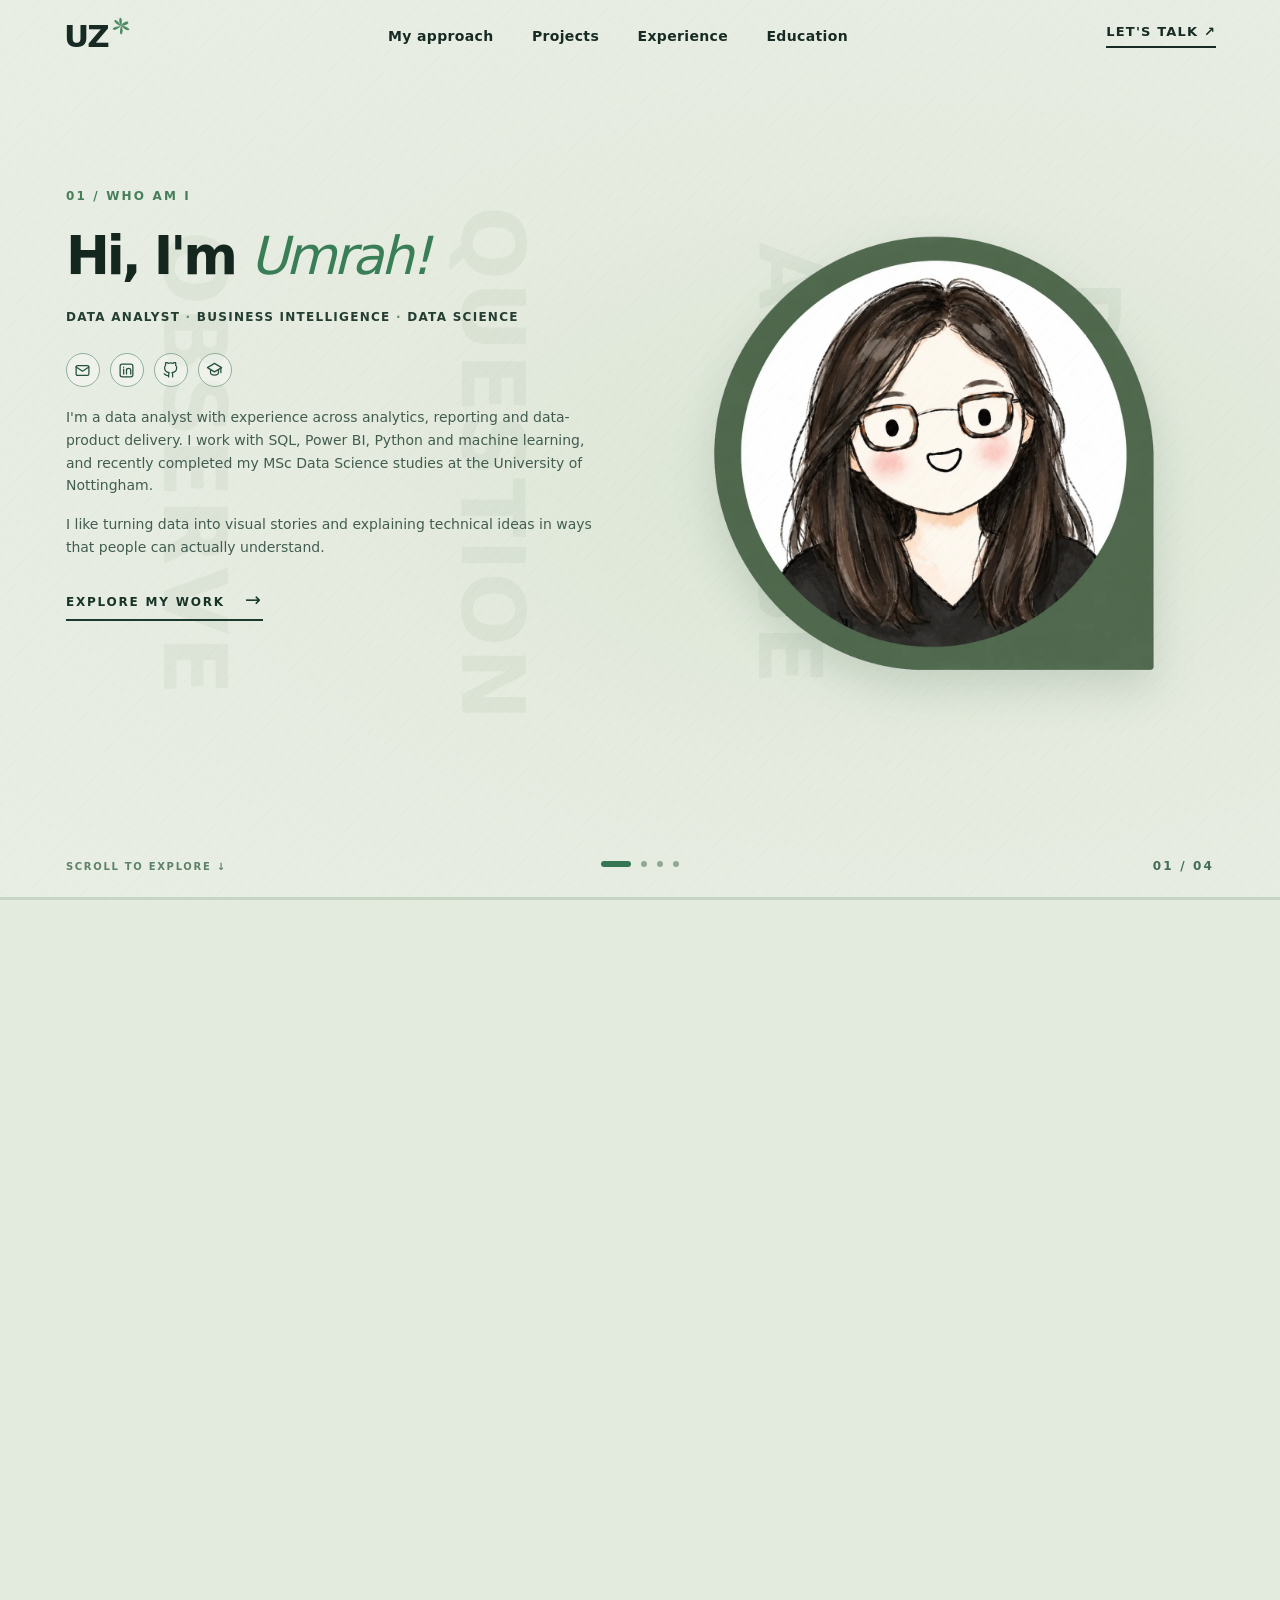
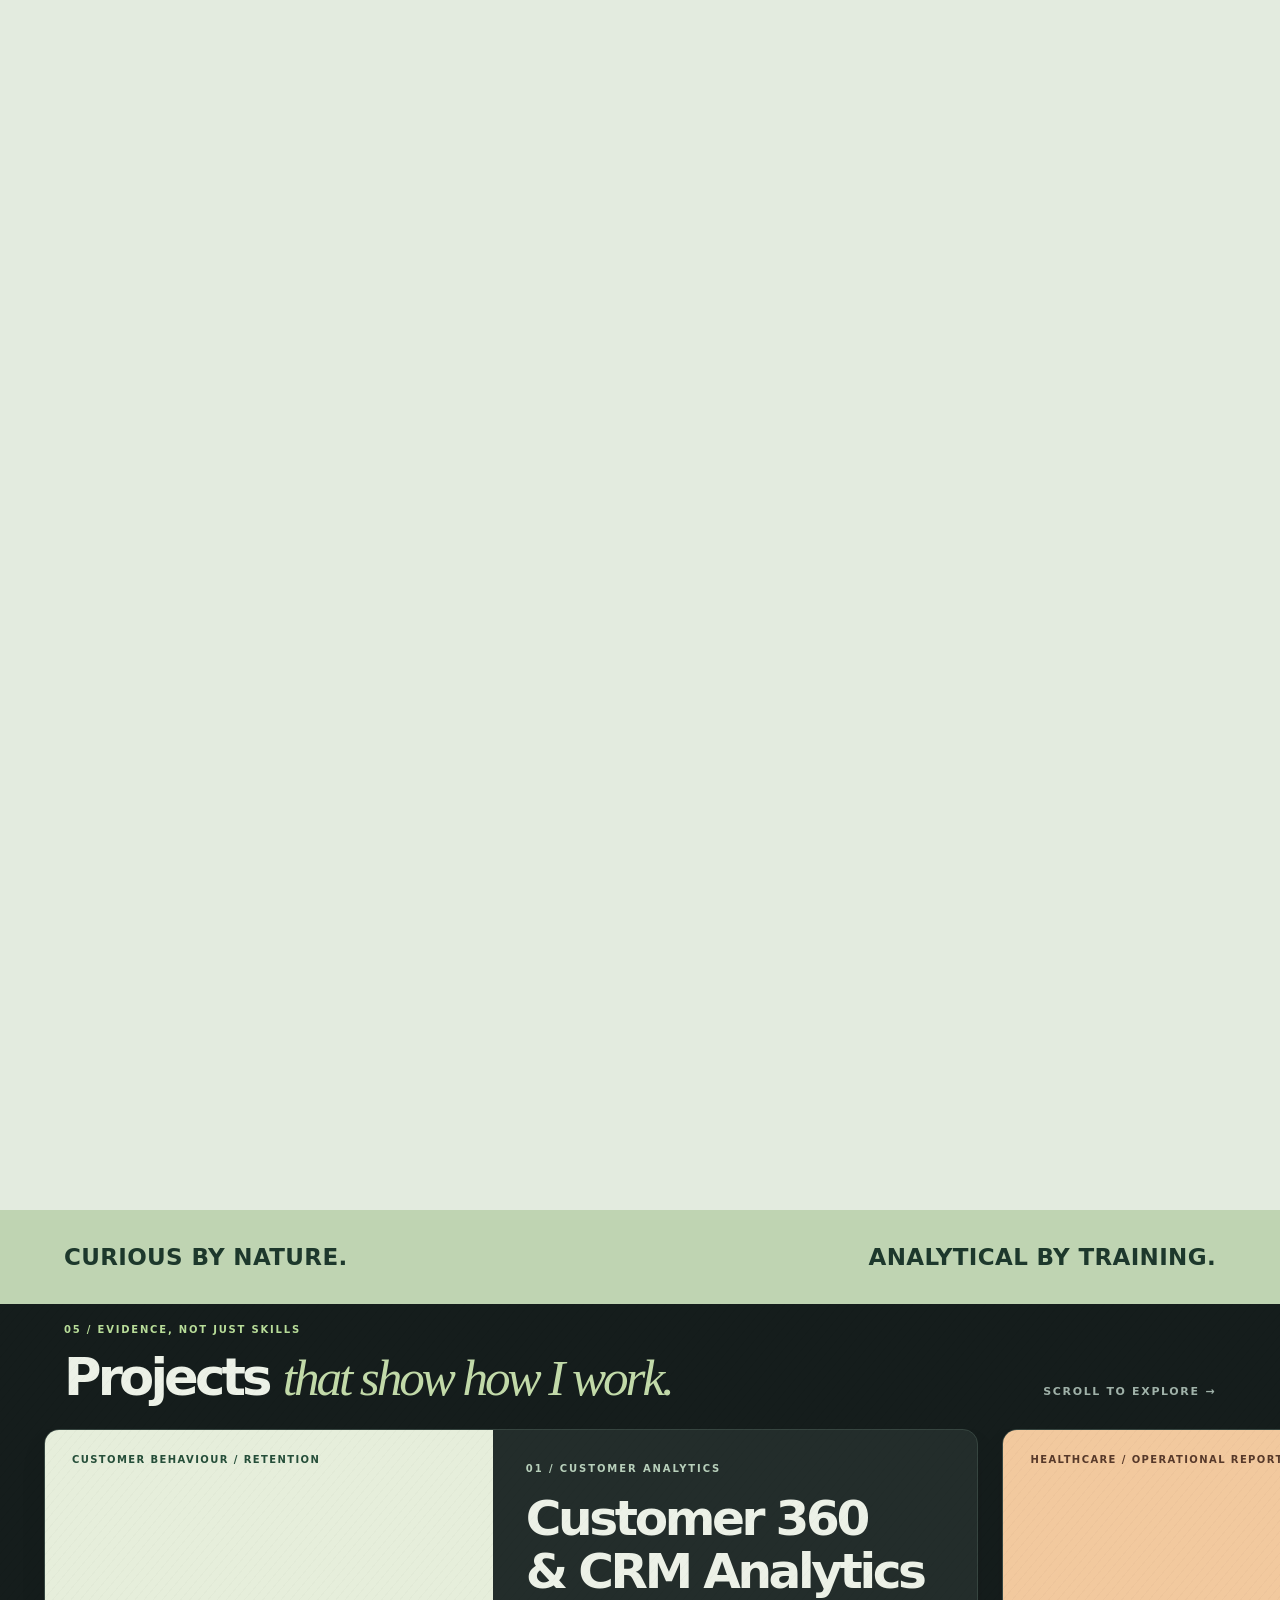
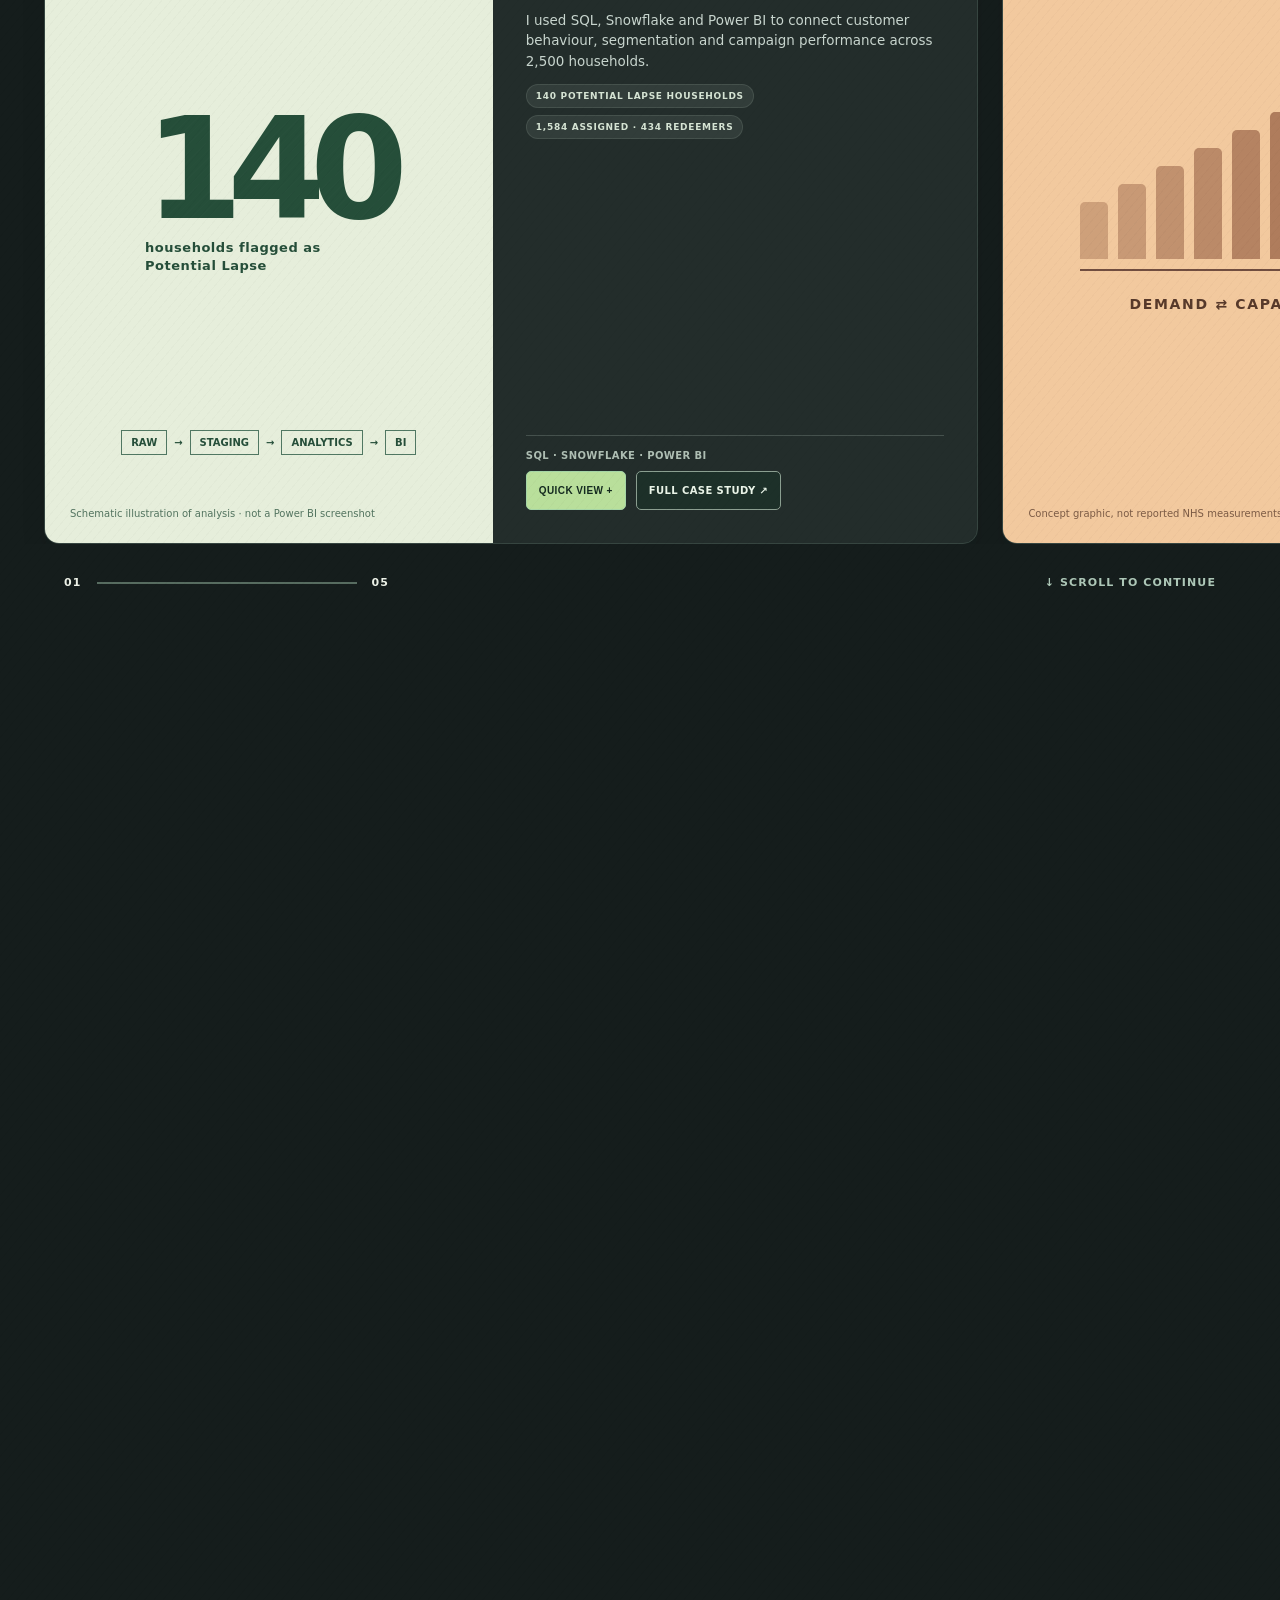
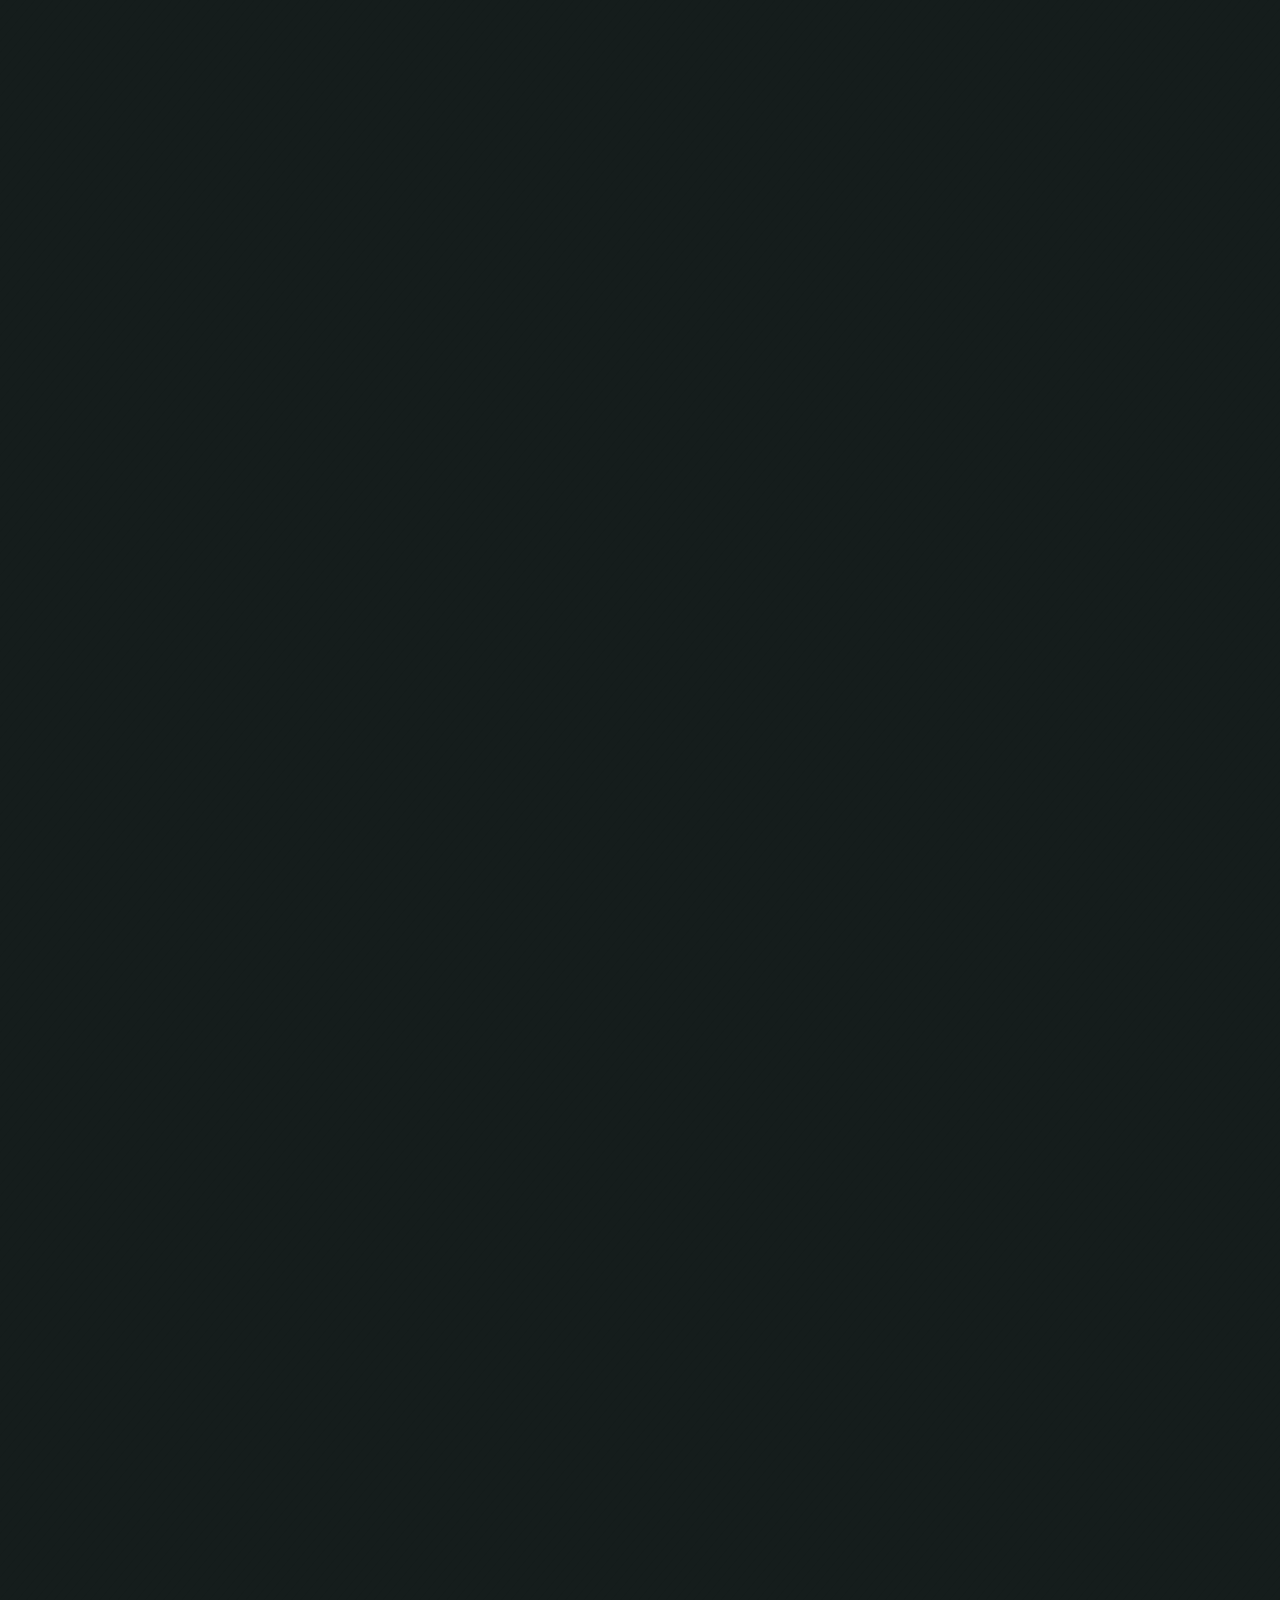
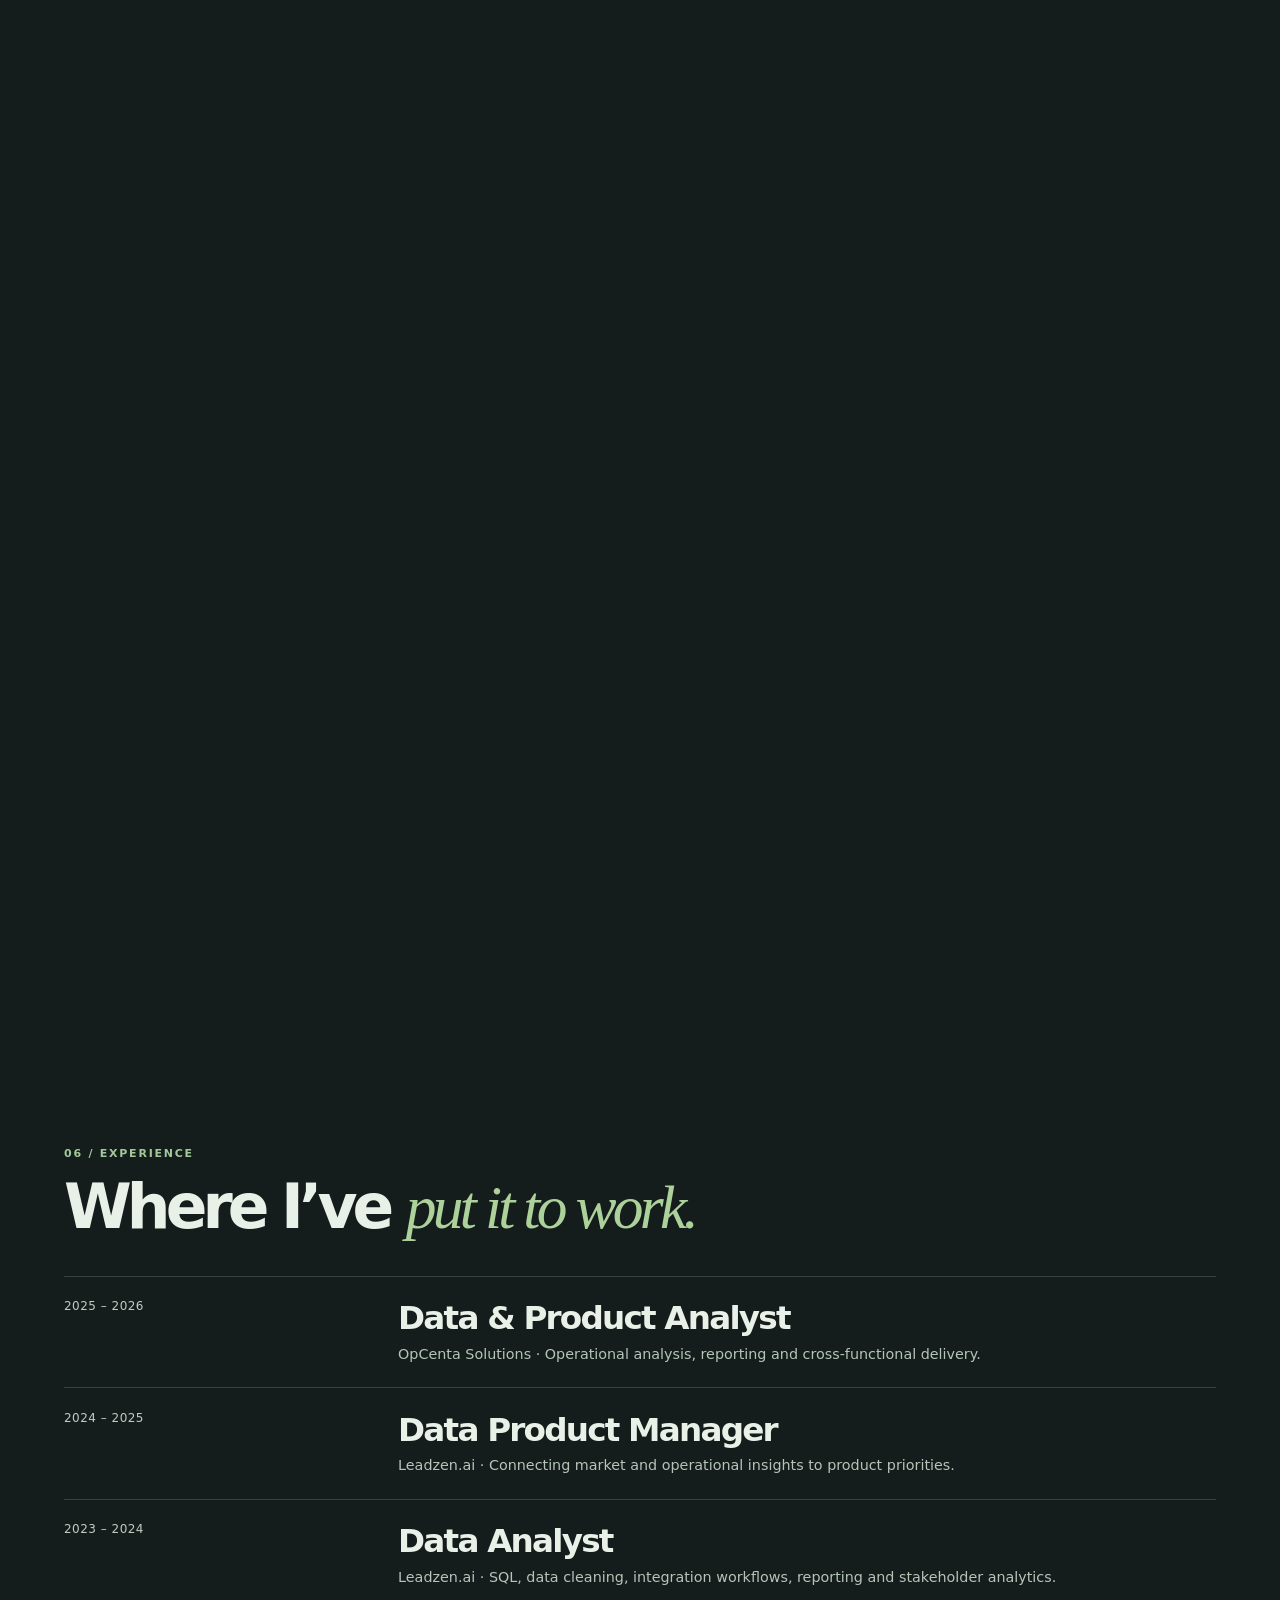
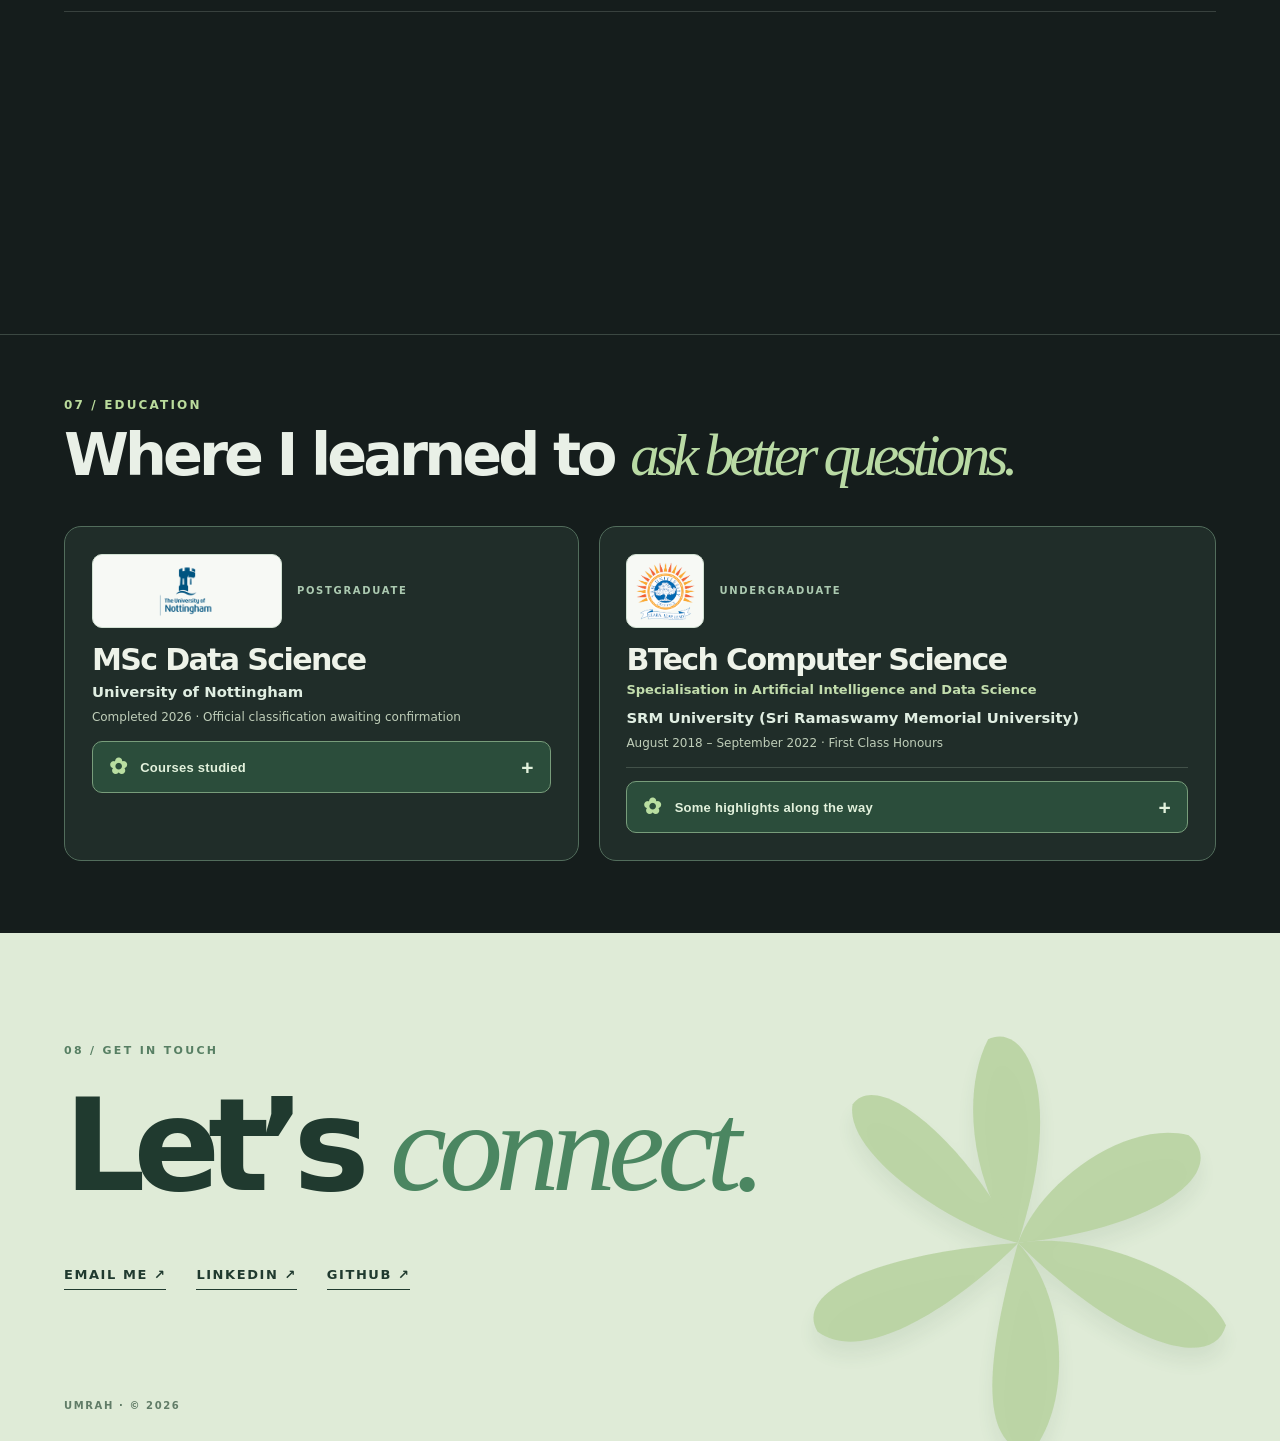
==== commit 62c1b9c6: "Add files via upload" ====
--- a/index.html
+++ b/index.html
@@ -11,11 +11,11 @@
 <link href="assets/scroll.css" rel="stylesheet"/>
 <link href="assets/site.css" rel="stylesheet"/>
 <script defer="" src="assets/site.js"></script>
-<link href="assets/refinements.css" rel="stylesheet"/><link href="assets/v5.css" rel="stylesheet"/><link href="assets/v6.css" rel="stylesheet"/><link href="assets/v7.css" rel="stylesheet"/></head>
+<link href="assets/refinements.css" rel="stylesheet"/><link href="assets/v5.css" rel="stylesheet"/><link href="assets/v6.css" rel="stylesheet"/><link href="assets/v7.css" rel="stylesheet"/><meta content="website" property="og:type"/><meta content="Umrah | Data Analytics, BI &amp; Data Science" property="og:title"/><meta content="Analytics, business intelligence and applied machine learning projects by Umrah. Explore dashboards, code and research." property="og:description"/><meta content="https://umrahzargar.github.io/" property="og:url"/><meta content="https://umrahzargar.github.io/assets/01-who-am-i.webp" property="og:image"/><meta content="summary" name="twitter:card"/><link href="assets/v8.css" rel="stylesheet"/><link href="assets/v9.css" rel="stylesheet"/><link href="assets/v10.css" rel="stylesheet"/></head>
 <body>
 <a class="skip" href="#main">Skip to content</a>
 <header class="nav">
-<a aria-label="Umrah, home" class="logo" href="#main">UZ<svg class="brand-flower" aria-hidden="true" viewBox="0 0 420 420" xmlns="http://www.w3.org/2000/svg"><g fill="currentColor"><path d="M210 210C172 167 153 76 182 19C218 2 255 72 210 210Z"/><path d="M210 210C229 155 310 94 370 109C409 142 344 196 210 210Z"/><path d="M210 210C277 198 381 239 405 287C392 333 304 303 210 210Z"/><path d="M210 210C256 258 262 360 222 407C174 400 178 326 210 210Z"/><path d="M210 210C168 254 70 329 22 293C-1 254 83 219 210 210Z"/><path d="M210 210C148 195 46 126 55 80C80 46 162 117 210 210Z"/></g></svg></a>
+<a aria-label="Umrah, home" class="logo" href="#main">UZ<svg aria-hidden="true" class="brand-flower" viewbox="0 0 420 420" xmlns="http://www.w3.org/2000/svg"><g fill="currentColor"><path d="M210 210C172 167 153 76 182 19C218 2 255 72 210 210Z"></path><path d="M210 210C229 155 310 94 370 109C409 142 344 196 210 210Z"></path><path d="M210 210C277 198 381 239 405 287C392 333 304 303 210 210Z"></path><path d="M210 210C256 258 262 360 222 407C174 400 178 326 210 210Z"></path><path d="M210 210C168 254 70 329 22 293C-1 254 83 219 210 210Z"></path><path d="M210 210C148 195 46 126 55 80C80 46 162 117 210 210Z"></path></g></svg></a>
 <nav aria-label="Primary navigation">
 <a href="#journey">My approach</a>
 <a href="#work">Projects</a>
@@ -30,17 +30,17 @@
 <div class="intro-copy">
 <div class="chapters" id="chapters">
 <article class="chapter active" data-chapter="0">
-<p class="chapter-index">01, WHO AM I</p>
+<p class="chapter-index">01 / WHO AM I</p>
 <h1 class="intro-title">Hi, I'm <em>Umrah!</em></h1>
 <p class="role-line">DATA ANALYST <span>·</span> BUSINESS INTELLIGENCE <span>·</span> DATA SCIENCE</p>
-<div class="hero-social" aria-label="Connect with Umrah"><a href="mailto:umrahazargar@gmail.com" aria-label="Email Umrah" title="Email Umrah" target="_blank" rel="noopener noreferrer"><svg viewBox="0 0 24 24" aria-hidden="true" fill="none" stroke="currentColor" stroke-width="1.8" stroke-linecap="round" stroke-linejoin="round"><rect x="3" y="5" width="18" height="14" rx="2"/><path d="m3 7 9 6 9-6"/></svg></a><a href="https://www.linkedin.com/in/umrah-zargar" aria-label="LinkedIn" title="LinkedIn" target="_blank" rel="noopener noreferrer"><svg viewBox="0 0 24 24" aria-hidden="true" fill="none" stroke="currentColor" stroke-width="1.8" stroke-linecap="round" stroke-linejoin="round"><rect x="3" y="3" width="18" height="18" rx="3"/><path d="M8 10v7M8 7.2v.3M12 17v-7h0v2.1a3 3 0 0 1 6 0V17"/></svg></a><a href="https://github.com/umrahzargar" aria-label="GitHub" title="GitHub" target="_blank" rel="noopener noreferrer"><svg viewBox="0 0 24 24" aria-hidden="true" fill="none" stroke="currentColor" stroke-width="1.8" stroke-linecap="round" stroke-linejoin="round"><path d="M9 19c-4 .8-5-2-6-2.4M15 21v-3.6a3 3 0 0 0-.8-2.3c3.2-.4 6.5-1.5 6.5-6.9 0-1.6-.6-2.9-1.6-3.8.2-.5.7-2.1-.2-4-1.4 0-2.5.9-3.2 1.4-2-.5-5-.5-7 0C8 1.3 6.9.4 5.5.4c-.9 1.9-.4 3.5-.2 4C4.3 5.3 3.7 6.6 3.7 8.2c0 5.4 3.3 6.5 6.5 6.9a3 3 0 0 0-.8 2.3V21"/></svg></a><a href="https://scholar.google.com/citations?user=GSJ94vMAAAAJ&amp;hl=en" aria-label="Google Scholar" title="Google Scholar" target="_blank" rel="noopener noreferrer"><svg viewBox="0 0 24 24" aria-hidden="true" fill="none" stroke="currentColor" stroke-width="1.8" stroke-linecap="round" stroke-linejoin="round"><path d="m2 8 10-6 10 6-10 6L2 8Z"/><path d="M6.4 11v4.3c0 4.1 11.2 4.1 11.2 0V11M21 9v6"/></svg></a></div>
+<div aria-label="Connect with Umrah" class="hero-social"><a aria-label="Email Umrah" href="mailto:umrahazargar@gmail.com" rel="noopener noreferrer" target="_blank" title="Email Umrah"><svg aria-hidden="true" fill="none" stroke="currentColor" stroke-linecap="round" stroke-linejoin="round" stroke-width="1.8" viewbox="0 0 24 24"><rect height="14" rx="2" width="18" x="3" y="5"></rect><path d="m3 7 9 6 9-6"></path></svg></a><a aria-label="LinkedIn" href="https://www.linkedin.com/in/umrah-zargar" rel="noopener noreferrer" target="_blank" title="LinkedIn"><svg aria-hidden="true" fill="none" stroke="currentColor" stroke-linecap="round" stroke-linejoin="round" stroke-width="1.8" viewbox="0 0 24 24"><rect height="18" rx="3" width="18" x="3" y="3"></rect><path d="M8 10v7M8 7.2v.3M12 17v-7h0v2.1a3 3 0 0 1 6 0V17"></path></svg></a><a aria-label="GitHub" href="https://github.com/umrahzargar" rel="noopener noreferrer" target="_blank" title="GitHub"><svg aria-hidden="true" fill="none" stroke="currentColor" stroke-linecap="round" stroke-linejoin="round" stroke-width="1.8" viewbox="0 0 24 24"><path d="M9 19c-4 .8-5-2-6-2.4M15 21v-3.6a3 3 0 0 0-.8-2.3c3.2-.4 6.5-1.5 6.5-6.9 0-1.6-.6-2.9-1.6-3.8.2-.5.7-2.1-.2-4-1.4 0-2.5.9-3.2 1.4-2-.5-5-.5-7 0C8 1.3 6.9.4 5.5.4c-.9 1.9-.4 3.5-.2 4C4.3 5.3 3.7 6.6 3.7 8.2c0 5.4 3.3 6.5 6.5 6.9a3 3 0 0 0-.8 2.3V21"></path></svg></a><a aria-label="Google Scholar" href="https://scholar.google.com/citations?user=GSJ94vMAAAAJ&amp;hl=en" rel="noopener noreferrer" target="_blank" title="Google Scholar"><svg aria-hidden="true" fill="none" stroke="currentColor" stroke-linecap="round" stroke-linejoin="round" stroke-width="1.8" viewbox="0 0 24 24"><path d="m2 8 10-6 10 6-10 6L2 8Z"></path><path d="M6.4 11v4.3c0 4.1 11.2 4.1 11.2 0V11M21 9v6"></path></svg></a></div>
 <p class="lede">I'm a data analyst with experience across analytics, reporting and data-product delivery. I work with SQL, Power BI, Python and machine learning, and recently completed my MSc Data Science studies at the University of Nottingham.</p>
 <p class="lede">I like turning data into visual stories and explaining technical ideas in ways that people can actually understand.</p>
 <a class="chapter-link" href="#work">EXPLORE MY WORK <span aria-hidden="true">→</span></a>
 <img alt="Illustration of Umrah smiling" class="mobile-avatar" height="1254" src="assets/01-who-am-i.webp" width="1254"/>
 </article>
 <article aria-hidden="true" class="chapter" data-chapter="1">
-<p class="chapter-index">02, MY EXPERIENCE</p>
+<p class="chapter-index">02 / MY EXPERIENCE</p>
 <h2>A little about <em>my work</em></h2>
 <p class="lede">I started my career as a Data Analyst at Leadzen.ai, where I worked with SQL, data cleaning and reporting. I later moved into Data Product Management, which gave me a different perspective on how data supports real business decisions.</p>
 <p class="lede">More recently, I worked as a Data &amp; Product Analyst at OpCenta, combining analytical work with product delivery.</p>
@@ -48,7 +48,7 @@
 <img alt="Illustration of Umrah thinking with a hand below her chin" class="mobile-avatar" height="1254" loading="lazy" src="assets/02-my-experience.webp" width="1254"/>
 </article>
 <article aria-hidden="true" class="chapter" data-chapter="2">
-<p class="chapter-index">03, WHAT DRIVES ME</p>
+<p class="chapter-index">03 / WHAT DRIVES ME</p>
 <h2>What keeps me <em>curious</em></h2>
 <p class="lede">I've always enjoyed figuring out how things work and asking questions beyond the obvious answers.</p>
 <p class="lede">During my MSc, that curiosity led me to explore uncertainty and reliability in language models. It made me even more interested in understanding not just what data tells us, but how much we can trust the conclusions we draw from it.</p>
@@ -56,7 +56,7 @@
 <img alt="Illustration of Umrah looking curiously towards the introduction" class="mobile-avatar" height="1254" loading="lazy" src="assets/03-what-drives-me.webp" width="1254"/>
 </article>
 <article aria-hidden="true" class="chapter" data-chapter="3">
-<p class="chapter-index">04, UMMM... SOMETHING EXTRA</p>
+<p class="chapter-index">04 / UMMM... SOMETHING EXTRA</p>
 <h2>A little more <em>about me!</em></h2>
 <p class="lede">There’s a creative side to me, too! I love designing, experimenting with calligraphy, travelling, and exploring different cultures.</p>
 <p class="lede">I’m also a huge fan of <em>The Office</em>. As Kevin Malone wisely said, <strong>“Why waste time say lot word when few word do trick?”</strong> Which, now that I think about it, is a surprisingly good philosophy for designing dashboards.</p>
@@ -72,14 +72,13 @@
 <img alt="Umrah looking curious and inspired" class="portrait" data-portrait="2" height="1254" src="assets/03-what-drives-me.webp" width="1254"/>
 <img alt="Umrah smiling" class="portrait" data-portrait="3" height="1254" src="assets/01-who-am-i.webp" width="1254"/>
 </div>
-<span aria-hidden="true" class="portrait-counter" id="portrait-counter">01 / 04</span>
 </div>
 <div aria-hidden="true" class="journey-progress"><div class="progress-fill" id="journey-progress"></div></div>
 <div aria-label="Story progress" class="chapter-dots">
 <span class="chapter-dot is-active"></span><span class="chapter-dot"></span><span class="chapter-dot"></span><span class="chapter-dot"></span>
 </div>
 <span aria-hidden="true" class="scroll-instruction">SCROLL TO EXPLORE ↓</span>
-</div>
+<span aria-hidden="true" class="portrait-counter" id="portrait-counter">01 / 04</span></div>
 </section>
 <div aria-hidden="true" class="interlude"><span>CURIOUS BY NATURE.</span><span>ANALYTICAL BY TRAINING.</span></div>
 <section aria-labelledby="work-title" class="work-section" id="work">
@@ -119,30 +118,30 @@
 <div class="extra-heading-row"><h2 id="extra-about-title">A little more <em>about me.</em></h2><img alt="Illustration of Umrah smiling" class="extra-badge" src="assets/01-who-am-i.webp"/></div>
 <p class="modal-intro" id="extra-about-intro">A few things that are very much me, beyond job titles and degrees.</p>
 <div class="extra-summary extra-home">
-<div class="kashmir-gallery" aria-label="Views of Kashmir" role="region" aria-roledescription="carousel">
+<div aria-label="Views of Kashmir" aria-roledescription="carousel" class="kashmir-gallery" role="region">
 <div class="kashmir-gallery-images">
-<img class="kashmir-slide is-active" src="assets/kashmir-162607.webp" alt="Dal Lake and the surrounding mountains" loading="eager" aria-hidden="false"/>
-<img class="kashmir-slide" src="assets/kashmir-162333.webp" alt="Snow-covered mountains and green valley" loading="lazy" aria-hidden="true"/>
-<img class="kashmir-slide" src="assets/kashmir-162427.webp" alt="An autumn tree-lined pathway" loading="lazy" aria-hidden="true"/>
-<img class="kashmir-slide" src="assets/kashmir-162741.webp" alt="Saffron flowers in the Kashmir valley" loading="lazy" aria-hidden="true"/>
-<img class="kashmir-slide" src="assets/kashmir-162819.webp" alt="A painted papier-mâché craft scene" loading="lazy" aria-hidden="true"/>
-<div class="kashmir-caption"><span class="kashmir-caption-label">A LITTLE PIECE OF HOME</span><strong id="kashmir-title" aria-live="off">Dal Lake</strong></div></div>
-<div class="kashmir-gallery-controls"><button type="button" class="kashmir-back" aria-label="Previous Kashmir photo">‹</button><div class="kashmir-dots" aria-label="Choose Kashmir photo"><button type="button" aria-label="Show Dal Lake" class="kashmir-dot is-active" aria-current="true" data-slide="0"></button><button type="button" aria-label="Show The mountains" class="kashmir-dot" aria-current="false" data-slide="1"></button><button type="button" aria-label="Show Autumn chinars" class="kashmir-dot" aria-current="false" data-slide="2"></button><button type="button" aria-label="Show Saffron season" class="kashmir-dot" aria-current="false" data-slide="3"></button><button type="button" aria-label="Show Craft and culture" class="kashmir-dot" aria-current="false" data-slide="4"></button></div><button type="button" class="kashmir-forward" aria-label="Next Kashmir photo">›</button></div></div>
+<img alt="Dal Lake and the surrounding mountains" aria-hidden="false" class="kashmir-slide is-active" loading="eager" src="assets/kashmir-162607.webp"/>
+<img alt="Snow-covered mountains and green valley" aria-hidden="true" class="kashmir-slide" loading="lazy" src="assets/kashmir-162333.webp"/>
+<img alt="An autumn tree-lined pathway" aria-hidden="true" class="kashmir-slide" loading="lazy" src="assets/kashmir-162427.webp"/>
+<img alt="Saffron flowers in the Kashmir valley" aria-hidden="true" class="kashmir-slide" loading="lazy" src="assets/kashmir-162741.webp"/>
+<img alt="A painted papier-mâché craft scene" aria-hidden="true" class="kashmir-slide" loading="lazy" src="assets/kashmir-162819.webp"/>
+<div class="kashmir-caption"><span class="kashmir-caption-label">A LITTLE PIECE OF HOME</span><strong aria-live="off" id="kashmir-title">Dal Lake</strong></div></div>
+<div class="kashmir-gallery-controls"><button aria-label="Previous Kashmir photo" class="kashmir-back" type="button">‹</button><div aria-label="Choose Kashmir photo" class="kashmir-dots"><button aria-current="true" aria-label="Show Dal Lake" class="kashmir-dot is-active" data-slide="0" type="button"></button><button aria-current="false" aria-label="Show The mountains" class="kashmir-dot" data-slide="1" type="button"></button><button aria-current="false" aria-label="Show Autumn chinars" class="kashmir-dot" data-slide="2" type="button"></button><button aria-current="false" aria-label="Show Saffron season" class="kashmir-dot" data-slide="3" type="button"></button><button aria-current="false" aria-label="Show Craft and culture" class="kashmir-dot" data-slide="4" type="button"></button></div><button aria-label="Next Kashmir photo" class="kashmir-forward" type="button">›</button></div></div>
 <div class="extra-copy"><p class="extra-kicker">WHERE I CALL HOME</p><h3>From Srinagar, with love.</h3><p>I’m from Srinagar, Kashmir, a place of chinar trees, quiet lakes, snow-covered mountains and stories tucked into every corner. No matter where I go, it will always be home.</p></div>
 </div>
-<div class="personal-journal" aria-label="Some personal chapters">
+<div aria-label="Some personal chapters" class="personal-journal">
 <div class="journal-heading"><span>THREE LITTLE CHAPTERS</span><p>Not everything about me fits on a CV.</p></div>
-<article class="journal-entry"><div class="journal-side"><span class="journal-index">01</span><span class="journal-illustration craft-doodle" aria-hidden="true"><svg viewBox="0 0 110 110"><path d="M21 83l9-35 45-20 12 12-17 47-37 7z" fill="#ead4be" stroke="#31563e" stroke-width="2.5"/><path d="m30 48 40 39M45 70l27-31" stroke="#d5815e" stroke-width="3"/><path d="M12 15l7 7m-7 0 7-7M84 10l7 7m-7 0 7-7" stroke="#d68d6c" stroke-width="3"/><circle cx="36" cy="31" r="8" fill="#acd09f"/></svg></span></div><div class="journal-story"><p class="journal-type">THE MAKER IN ME</p><h3>Knots and Canvas</h3><p>I ran a little digital design business called <strong>Knots and Canvas</strong>. From animated caricatures and wedding invitations to stickers, books and personalised designs, I loved creating things that made people smile.</p></div></article>
-<article class="journal-entry"><div class="journal-side"><span class="journal-index">02</span><span class="journal-illustration game-doodle" aria-hidden="true"><svg viewBox="0 0 110 110"><path d="M25 48Q28 33 44 37h23q16-3 19 11l8 25q2 13-9 14-6 0-15-13H41Q32 87 23 85q-11-2-8-15z" fill="#bcd0dd" stroke="#31563e" stroke-width="3"/><path d="M35 51v19m-9-10h19" stroke="#31563e" stroke-width="4"/><circle cx="70" cy="54" r="4" fill="#d68059"/><circle cx="80" cy="65" r="4" fill="#adc99c"/></svg></span></div><div class="journal-story"><p class="journal-type">A LITTLE SIDE QUEST</p><h3>Game company</h3><p>I also co-founded a gaming company. It was one of those wonderfully unpredictable adventures that taught me how much I enjoy building things with other people.</p></div></article>
-<article class="journal-entry"><div class="journal-side"><span class="journal-index">03</span><span class="journal-illustration heart-doodle" aria-hidden="true"><svg viewBox="0 0 110 110"><path d="M55 80 22 50Q10 28 27 24q16-4 28 11 11-17 28-11 20 9 3 29z" fill="#dbb7b2" stroke="#31563e" stroke-width="3"/><path d="M28 88q16-14 27 3M82 88Q71 77 55 91" fill="none" stroke="#31563e" stroke-width="3" stroke-linecap="round"/></svg></span></div><div class="journal-story"><p class="journal-type">GIVING BACK</p><h3>United for Humanity</h3><p>Volunteering has been an important part of my life. I’ve been a volunteer with <strong>United for Humanity</strong> for four years now, and it’s something I truly care about.</p></div></article>
+<article class="journal-entry"><div class="journal-side"><span class="journal-index">01</span><span aria-hidden="true" class="journal-illustration craft-doodle"><svg viewbox="0 0 110 110"><path d="M21 83l9-35 45-20 12 12-17 47-37 7z" fill="#ead4be" stroke="#31563e" stroke-width="2.5"></path><path d="m30 48 40 39M45 70l27-31" stroke="#d5815e" stroke-width="3"></path><path d="M12 15l7 7m-7 0 7-7M84 10l7 7m-7 0 7-7" stroke="#d68d6c" stroke-width="3"></path><circle cx="36" cy="31" fill="#acd09f" r="8"></circle></svg></span></div><div class="journal-story"><p class="journal-type">THE MAKER IN ME</p><h3>Knots and Canvas</h3><p>I ran a little digital design business called <strong>Knots and Canvas</strong>. From animated caricatures and wedding invitations to stickers, books and personalised designs, I loved creating things that made people smile.</p></div></article>
+<article class="journal-entry"><div class="journal-side"><span class="journal-index">02</span><span aria-hidden="true" class="journal-illustration game-doodle"><svg viewbox="0 0 110 110"><path d="M25 48Q28 33 44 37h23q16-3 19 11l8 25q2 13-9 14-6 0-15-13H41Q32 87 23 85q-11-2-8-15z" fill="#bcd0dd" stroke="#31563e" stroke-width="3"></path><path d="M35 51v19m-9-10h19" stroke="#31563e" stroke-width="4"></path><circle cx="70" cy="54" fill="#d68059" r="4"></circle><circle cx="80" cy="65" fill="#adc99c" r="4"></circle></svg></span></div><div class="journal-story"><p class="journal-type">A LITTLE SIDE QUEST</p><h3>Game company</h3><p>I also co-founded a gaming company. It was one of those wonderfully unpredictable adventures that taught me how much I enjoy building things with other people.</p></div></article>
+<article class="journal-entry"><div class="journal-side"><span class="journal-index">03</span><span aria-hidden="true" class="journal-illustration heart-doodle"><svg viewbox="0 0 110 110"><path d="M55 80 22 50Q10 28 27 24q16-4 28 11 11-17 28-11 20 9 3 29z" fill="#dbb7b2" stroke="#31563e" stroke-width="3"></path><path d="M28 88q16-14 27 3M82 88Q71 77 55 91" fill="none" stroke="#31563e" stroke-linecap="round" stroke-width="3"></path></svg></span></div><div class="journal-story"><p class="journal-type">GIVING BACK</p><h3>United for Humanity</h3><p>Volunteering has been an important part of my life. I’ve been a volunteer with <strong>United for Humanity</strong> for four years now, and it’s something I truly care about.</p></div></article>
 </div>
 </div></dialog><section aria-labelledby="experience-title" class="experience section-wrap" id="experience"><div class="section-label">06 / EXPERIENCE</div><h2 id="experience-title">Where I’ve <em>put it to work.</em></h2><div class="roles"><article><span>2025 – 2026</span><div><h3>Data &amp; Product Analyst</h3><p>OpCenta Solutions · Operational analysis, reporting and cross-functional delivery.</p></div></article><article><span>2024 – 2025</span><div><h3>Data Product Manager</h3><p>Leadzen.ai · Connecting market and operational insights to product priorities.</p></div></article><article><span>2023 – 2024</span><div><h3>Data Analyst</h3><p>Leadzen.ai · SQL, data cleaning, integration workflows, reporting and stakeholder analytics.</p></div></article></div></section>
 <section aria-labelledby="education-title" class="education-section section-wrap" id="education">
 <p class="eyebrow">07 / EDUCATION</p>
 <h2 id="education-title">Where I learned to <em>ask better questions.</em></h2>
 <div class="education-grid">
-<article class="edu-card"><div class="edu-top"><img class="edu-logo edu-logo-nottingham" src="assets/nottingham-logo.png" alt="University of Nottingham logo"/><span class="edu-label">POSTGRADUATE</span></div><h4>MSc Data Science</h4><p class="edu-place">University of Nottingham</p><p class="edu-date">Completed 2026 · Official classification awaiting confirmation</p><div class="edu-courses"><button class="awards-toggle courses-toggle" type="button" aria-controls="courses-panel" aria-expanded="false"><span class="awards-flower" aria-hidden="true">✿</span><span>Courses studied</span><span class="awards-plus" aria-hidden="true">+</span></button><div class="awards-reveal" id="courses-panel" aria-hidden="true"><div class="awards-reveal-inner"><ul><li>Machine Learning</li><li>Applied Statistics and Probability</li><li>Data Visualisation</li><li>Data Science with Machine Learning</li><li>Big Data Learning and Technologies</li><li>Time Series and Forecasting</li></ul></div></div></div></article>
-<article class="edu-card"><div class="edu-top"><img class="edu-logo edu-logo-srm" src="assets/srm-logo.png" alt="SRM University logo"/><span class="edu-label">UNDERGRADUATE</span></div><h4>BTech Computer Science</h4><p class="edu-subdegree">Specialisation in Artificial Intelligence and Data Science</p><p class="edu-place">SRM University (Sri Ramaswamy Memorial University)</p><p class="edu-date">August 2018 – September 2022 · First Class Honours</p><div class="edu-awards"><button class="awards-toggle" type="button" aria-controls="award-panel" aria-expanded="false"><span class="awards-flower" aria-hidden="true">✿</span><span>Some highlights along the way</span><span class="awards-plus" aria-hidden="true">+</span></button><div class="awards-reveal" id="award-panel" aria-hidden="true"><div class="awards-reveal-inner"><ul>
+<article class="edu-card"><div class="edu-top"><img alt="University of Nottingham logo" class="edu-logo edu-logo-nottingham" src="assets/nottingham-logo.png"/><span class="edu-label">POSTGRADUATE</span></div><h4>MSc Data Science</h4><p class="edu-place">University of Nottingham</p><p class="edu-date">Completed 2026 · Official classification awaiting confirmation</p><div class="edu-courses"><button aria-controls="courses-panel" aria-expanded="false" class="awards-toggle courses-toggle" type="button"><span aria-hidden="true" class="awards-flower">✿</span><span>Courses studied</span><span aria-hidden="true" class="awards-plus">+</span></button><div aria-hidden="true" class="awards-reveal" id="courses-panel"><div class="awards-reveal-inner"><ul><li>Machine Learning</li><li>Applied Statistics and Probability</li><li>Data Visualisation</li><li>Data Science with Machine Learning</li><li>Big Data Learning and Technologies</li><li>Time Series and Forecasting</li></ul></div></div></div></article>
+<article class="edu-card"><div class="edu-top"><img alt="SRM University logo" class="edu-logo edu-logo-srm" src="assets/srm-logo.png"/><span class="edu-label">UNDERGRADUATE</span></div><h4>BTech Computer Science</h4><p class="edu-subdegree">Specialisation in Artificial Intelligence and Data Science</p><p class="edu-place">SRM University (Sri Ramaswamy Memorial University)</p><p class="edu-date">August 2018 – September 2022 · First Class Honours</p><div class="edu-awards"><button aria-controls="award-panel" aria-expanded="false" class="awards-toggle" type="button"><span aria-hidden="true" class="awards-flower">✿</span><span>Some highlights along the way</span><span aria-hidden="true" class="awards-plus">+</span></button><div aria-hidden="true" class="awards-reveal" id="award-panel"><div class="awards-reveal-inner"><ul>
 <li>Won the national Toycathon 2021 competition as part of TeamSRM</li>
 <li>Received the Chancellor’s Scholarship, covering 50% of tuition fees</li>
 <li>Placed third in an SRM University project competition</li>
--- a/assets/v8.css
+++ b/assets/v8.css
@@ -0,0 +1,36 @@
+/* Version 8: viewport-safe hero controls and tighter top navigation. The approved visual language is unchanged. */
+@media (min-width:721px){
+  .nav{padding-top:18px!important;padding-bottom:17px!important}
+  .nav.nav-scrolled{padding-top:13px!important;padding-bottom:13px!important}
+  .intro-copy{min-height:100svh;max-height:100svh;box-sizing:border-box; padding-top:105px; padding-bottom:92px;}
+  .chapters{min-height:0;height:clamp(415px,60svh,535px)}
+  .scroll-instruction{bottom:28px;left:5.15vw}
+  .chapter-dots{bottom:33px}
+  .portrait-counter{position:absolute;z-index:7;bottom:27px;right:5.15vw;font-size:12px;letter-spacing:.18em;white-space:nowrap;color:#456c54}
+  .chapter-link{position:relative;z-index:10}
+}
+@media (min-width:721px) and (max-height:870px){
+  .intro-copy{padding-top:95px;padding-bottom:85px}
+  .chapters{height:clamp(375px,55svh,470px)}
+  .chapter-index{margin-bottom:17px}
+  .chapter h1,.chapter h2{font-size:clamp(40px,4.15vw,69px);margin-bottom:16px;line-height:1.05}
+  .role-line{font-size:clamp(10px,.94vw,13px);margin-bottom:13px;line-height:1.48}
+  .chapter .lede{font-size:clamp(13.4px,1.08vw,17px);line-height:1.52;margin-bottom:12px}
+  .hero-social{margin-bottom:16px}
+  .chapter-link{margin-top:9px;padding-bottom:7px}
+}
+@media (min-width:721px) and (max-height:700px){
+  .intro-copy{padding-top:78px;padding-bottom:66px}
+  .chapters{height:clamp(315px,53svh,375px)}
+  .chapter-index{font-size:10px;margin-bottom:10px}
+  .chapter h1,.chapter h2{font-size:clamp(36px,3.7vw,57px);margin-bottom:10px}
+  .role-line{margin-bottom:8px}
+  .hero-social{margin:6px 0 10px}
+  .chapter .lede{font-size:13px;line-height:1.4;margin-bottom:8px}
+  .chapter-link{margin-top:5px}
+}
+@media (max-width:720px){
+  .nav{padding-top:12px!important;padding-bottom:10px!important}
+  .nav.nav-scrolled{padding-top:10px!important;padding-bottom:10px!important}
+  .intro-copy{max-height:none}
+}
--- a/assets/v9.css
+++ b/assets/v9.css
@@ -0,0 +1,52 @@
+/* Version 9: a little more breathing room in introduction chapters 02–04.
+   Leave the typography, colours, illustrations, and all other sections unchanged. */
+.chapter[data-chapter="1"] h2,
+.chapter[data-chapter="2"] h2,
+.chapter[data-chapter="3"] h2 {
+  margin-bottom: 34px;
+}
+.chapter[data-chapter="1"] .lede,
+.chapter[data-chapter="2"] .lede,
+.chapter[data-chapter="3"] .lede {
+  margin-bottom: 18px;
+}
+.chapter[data-chapter="1"] .chapter-link,
+.chapter[data-chapter="2"] .chapter-link,
+.chapter[data-chapter="3"] .chapter-link {
+  margin-top: 17px;
+}
+
+/* Smaller viewport: preserve the original single-screen chapter layout. */
+@media (min-width: 721px) and (max-height: 870px) {
+  .chapter[data-chapter="1"] h2,
+  .chapter[data-chapter="2"] h2,
+  .chapter[data-chapter="3"] h2 { margin-bottom: 27px; }
+  .chapter[data-chapter="1"] .lede,
+  .chapter[data-chapter="2"] .lede,
+  .chapter[data-chapter="3"] .lede { margin-bottom: 14px; }
+  .chapter[data-chapter="1"] .chapter-link,
+  .chapter[data-chapter="2"] .chapter-link,
+  .chapter[data-chapter="3"] .chapter-link { margin-top: 13px; }
+}
+@media (min-width: 721px) and (max-height: 700px) {
+  .chapter[data-chapter="1"] h2,
+  .chapter[data-chapter="2"] h2,
+  .chapter[data-chapter="3"] h2 { margin-bottom: 20px; }
+  .chapter[data-chapter="1"] .lede,
+  .chapter[data-chapter="2"] .lede,
+  .chapter[data-chapter="3"] .lede { margin-bottom: 10px; }
+  .chapter[data-chapter="1"] .chapter-link,
+  .chapter[data-chapter="2"] .chapter-link,
+  .chapter[data-chapter="3"] .chapter-link { margin-top: 8px; }
+}
+@media (max-width: 720px) {
+  .chapter[data-chapter="1"] h2,
+  .chapter[data-chapter="2"] h2,
+  .chapter[data-chapter="3"] h2 { margin-bottom: 30px; }
+  .chapter[data-chapter="1"] .lede,
+  .chapter[data-chapter="2"] .lede,
+  .chapter[data-chapter="3"] .lede { margin-bottom: 18px; }
+  .chapter[data-chapter="1"] .chapter-link,
+  .chapter[data-chapter="2"] .chapter-link,
+  .chapter[data-chapter="3"] .chapter-link { margin-top: 16px; }
+}
--- a/assets/v10.css
+++ b/assets/v10.css
@@ -0,0 +1,111 @@
+/* V10: rebalance sections 02-04 vertically without altering illustration, palette or scroll behaviours. */
+@media (min-width: 721px) {
+  .chapter[data-chapter="1"],
+  .chapter[data-chapter="2"],
+  .chapter[data-chapter="3"] {
+    top: 50%;
+    transform: translateY(calc(-50% + 12px));
+  }
+  .chapter[data-chapter="1"].active,
+  .chapter[data-chapter="2"].active,
+  .chapter[data-chapter="3"].active {
+    transform: translateY(-50%);
+  }
+}
+/* Give each chapter heading a full line on large desktops,
+   matching the approved version instead of wrapping on to a second line. */
+@media (min-width:721px) {
+  .chapter[data-chapter="1"] h2,
+  .chapter[data-chapter="2"] h2,
+  .chapter[data-chapter="3"] h2 {
+    max-width: 100%;
+    font-size: clamp(40px,4.15vw,64px);
+  }
+}
+/* Spacious editorial rhythm for wide screens: more space within the copy block,
+   and substantially less empty space outside it. */
+@media (min-width: 1201px) and (min-height: 800px) {
+  .chapter[data-chapter="1"] .chapter-index,
+  .chapter[data-chapter="2"] .chapter-index,
+  .chapter[data-chapter="3"] .chapter-index {margin-bottom: 34px;}
+  .chapter[data-chapter="1"] h2,
+  .chapter[data-chapter="2"] h2,
+  .chapter[data-chapter="3"] h2 {margin-bottom: 42px;line-height:1.11;}
+  .chapter[data-chapter="1"] .lede,
+  .chapter[data-chapter="2"] .lede,
+  .chapter[data-chapter="3"] .lede {font-size:clamp(16.5px,1.2vw,18px);line-height:1.82;margin-bottom:22px;}
+  .chapter[data-chapter="1"] .chapter-link,
+  .chapter[data-chapter="2"] .chapter-link,
+  .chapter[data-chapter="3"] .chapter-link {margin-top:23px;}
+}
+/* Standard laptops: keep the generous rhythm, but accommodate line wrapping. */
+@media (min-width:721px) and (max-width:1200px) and (min-height:800px) {
+  .chapter[data-chapter="1"] .chapter-index,
+  .chapter[data-chapter="2"] .chapter-index,
+  .chapter[data-chapter="3"] .chapter-index {margin-bottom:31px;}
+  .chapter[data-chapter="1"] h2,
+  .chapter[data-chapter="2"] h2,
+  .chapter[data-chapter="3"] h2 {margin-bottom:39px;line-height:1.10;}
+  .chapter[data-chapter="1"] .lede,
+  .chapter[data-chapter="2"] .lede,
+  .chapter[data-chapter="3"] .lede {line-height:1.79;margin-bottom:21px;}
+  .chapter[data-chapter="1"] .chapter-link,
+  .chapter[data-chapter="2"] .chapter-link,
+  .chapter[data-chapter="3"] .chapter-link {margin-top:21px;}
+}
+@media (min-width: 1201px) and (min-height: 701px) and (max-height: 799px) {
+  .chapter[data-chapter="1"] .chapter-index,
+  .chapter[data-chapter="2"] .chapter-index,
+  .chapter[data-chapter="3"] .chapter-index {margin-bottom:29px;}
+  .chapter[data-chapter="1"] h2,
+  .chapter[data-chapter="2"] h2,
+  .chapter[data-chapter="3"] h2 {margin-bottom:31px;line-height:1.1;}
+  .chapter[data-chapter="1"] .lede,
+  .chapter[data-chapter="2"] .lede,
+  .chapter[data-chapter="3"] .lede {line-height:1.7;margin-bottom:18px;}
+  .chapter[data-chapter="1"] .chapter-link,
+  .chapter[data-chapter="2"] .chapter-link,
+  .chapter[data-chapter="3"] .chapter-link {margin-top:18px;}
+}
+@media (min-width:721px) and (max-width:1200px) and (min-height:701px) and (max-height:799px) {
+  .chapter[data-chapter="1"] .chapter-index,
+  .chapter[data-chapter="2"] .chapter-index,
+  .chapter[data-chapter="3"] .chapter-index {margin-bottom:29px;}
+  .chapter[data-chapter="1"] h2,
+  .chapter[data-chapter="2"] h2,
+  .chapter[data-chapter="3"] h2 {margin-bottom:32px;line-height:1.1;}
+  .chapter[data-chapter="1"] .lede,
+  .chapter[data-chapter="2"] .lede,
+  .chapter[data-chapter="3"] .lede {font-size:15px;line-height:1.74;margin-bottom:19px;}
+  .chapter[data-chapter="1"] .chapter-link,
+  .chapter[data-chapter="2"] .chapter-link,
+  .chapter[data-chapter="3"] .chapter-link {margin-top:18px;}
+}
+/* Small desktop windows have less height: maintain readability and clear controls. */
+@media (min-width:721px) and (max-height:700px) {
+  .chapter[data-chapter="1"] .chapter-index,
+  .chapter[data-chapter="2"] .chapter-index,
+  .chapter[data-chapter="3"] .chapter-index {margin-bottom:17px;}
+  .chapter[data-chapter="1"] h2,
+  .chapter[data-chapter="2"] h2,
+  .chapter[data-chapter="3"] h2 {margin-bottom:18px;line-height:1.06;}
+  .chapter[data-chapter="1"] .lede,
+  .chapter[data-chapter="2"] .lede,
+  .chapter[data-chapter="3"] .lede {line-height:1.52;margin-bottom:11px;}
+  .chapter[data-chapter="1"] .chapter-link,
+  .chapter[data-chapter="2"] .chapter-link,
+  .chapter[data-chapter="3"] .chapter-link {margin-top:8px;}
+}
+
+/* Slightly tighter tablet rhythm to respect a narrow text column. */
+@media (min-width:721px) and (max-width:900px) and (min-height:701px) {
+  .chapter[data-chapter="1"] .lede,
+  .chapter[data-chapter="2"] .lede,
+  .chapter[data-chapter="3"] .lede {font-size:14px;line-height:1.74;margin-bottom:15px;}
+  .chapter[data-chapter="1"] h2,
+  .chapter[data-chapter="2"] h2,
+  .chapter[data-chapter="3"] h2 {margin-bottom:29px;}
+  .chapter[data-chapter="1"] .chapter-index,
+  .chapter[data-chapter="2"] .chapter-index,
+  .chapter[data-chapter="3"] .chapter-index {margin-bottom:25px;}
+}
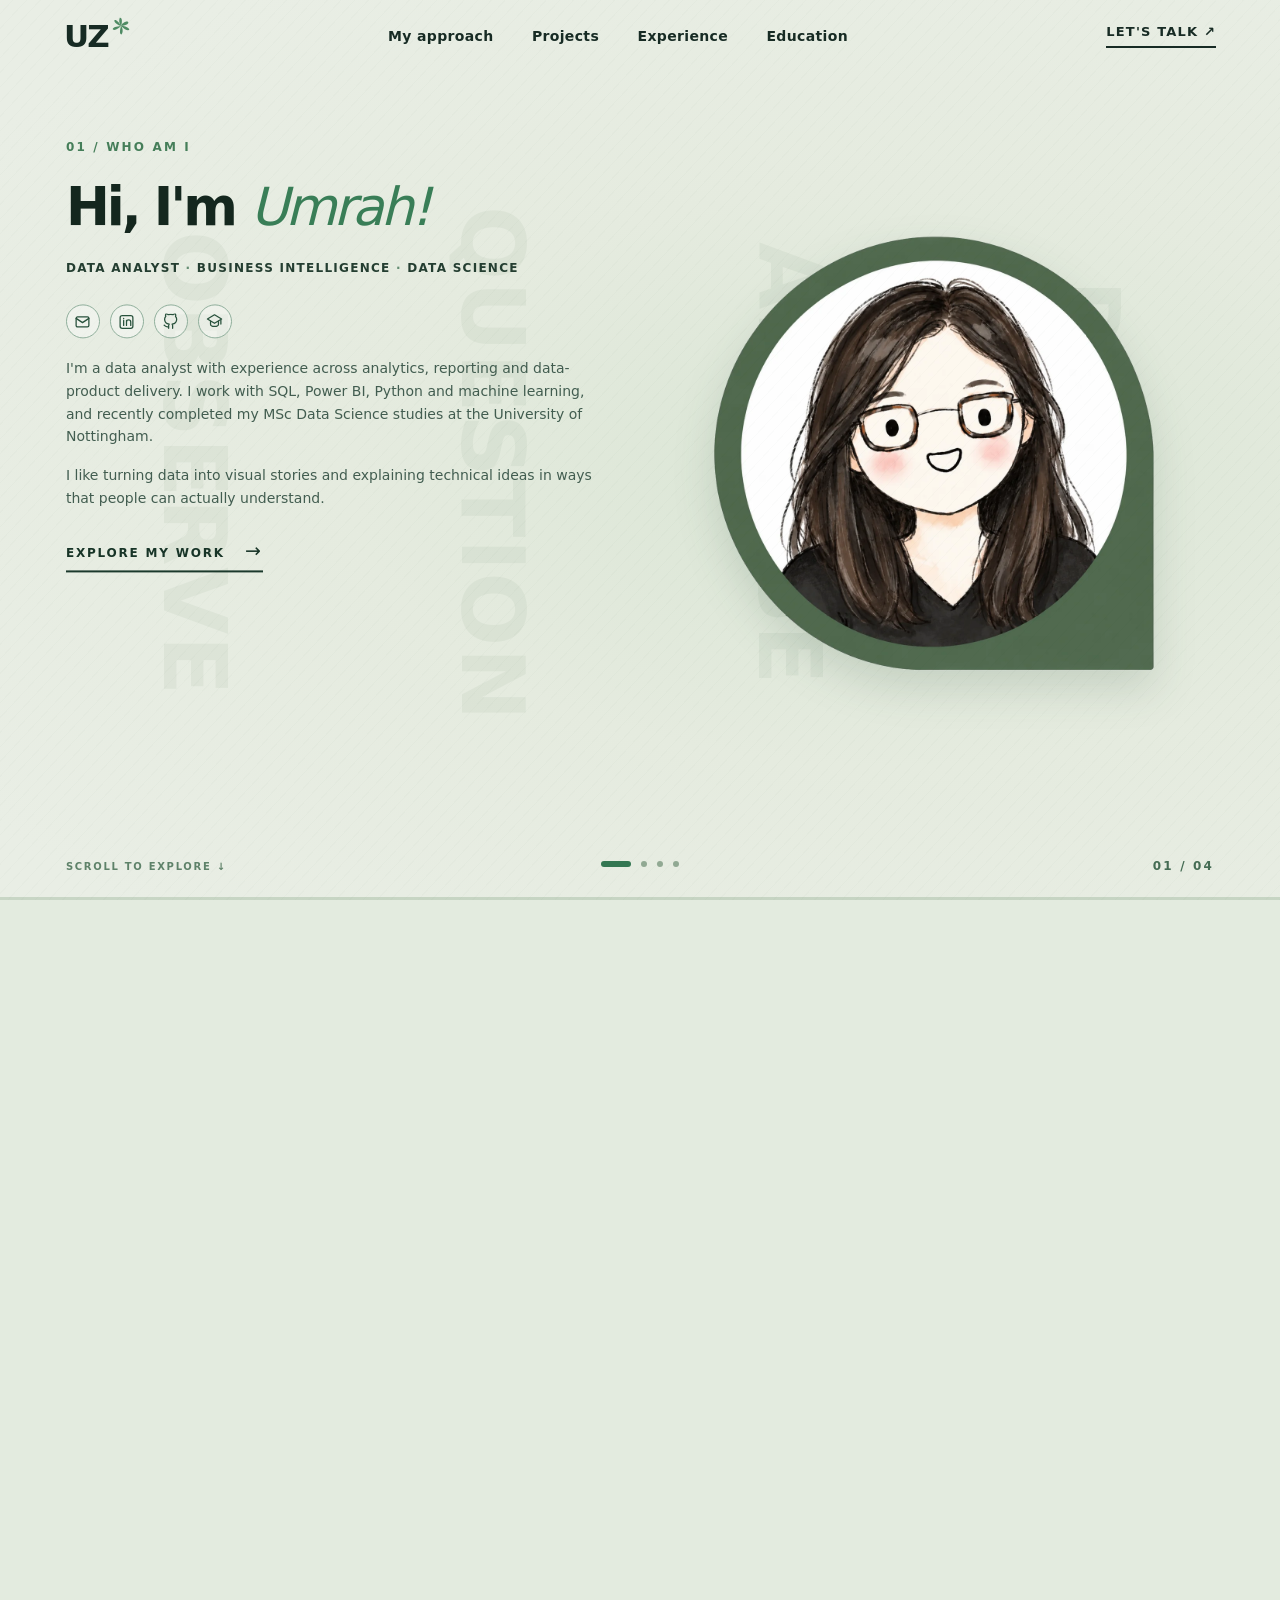
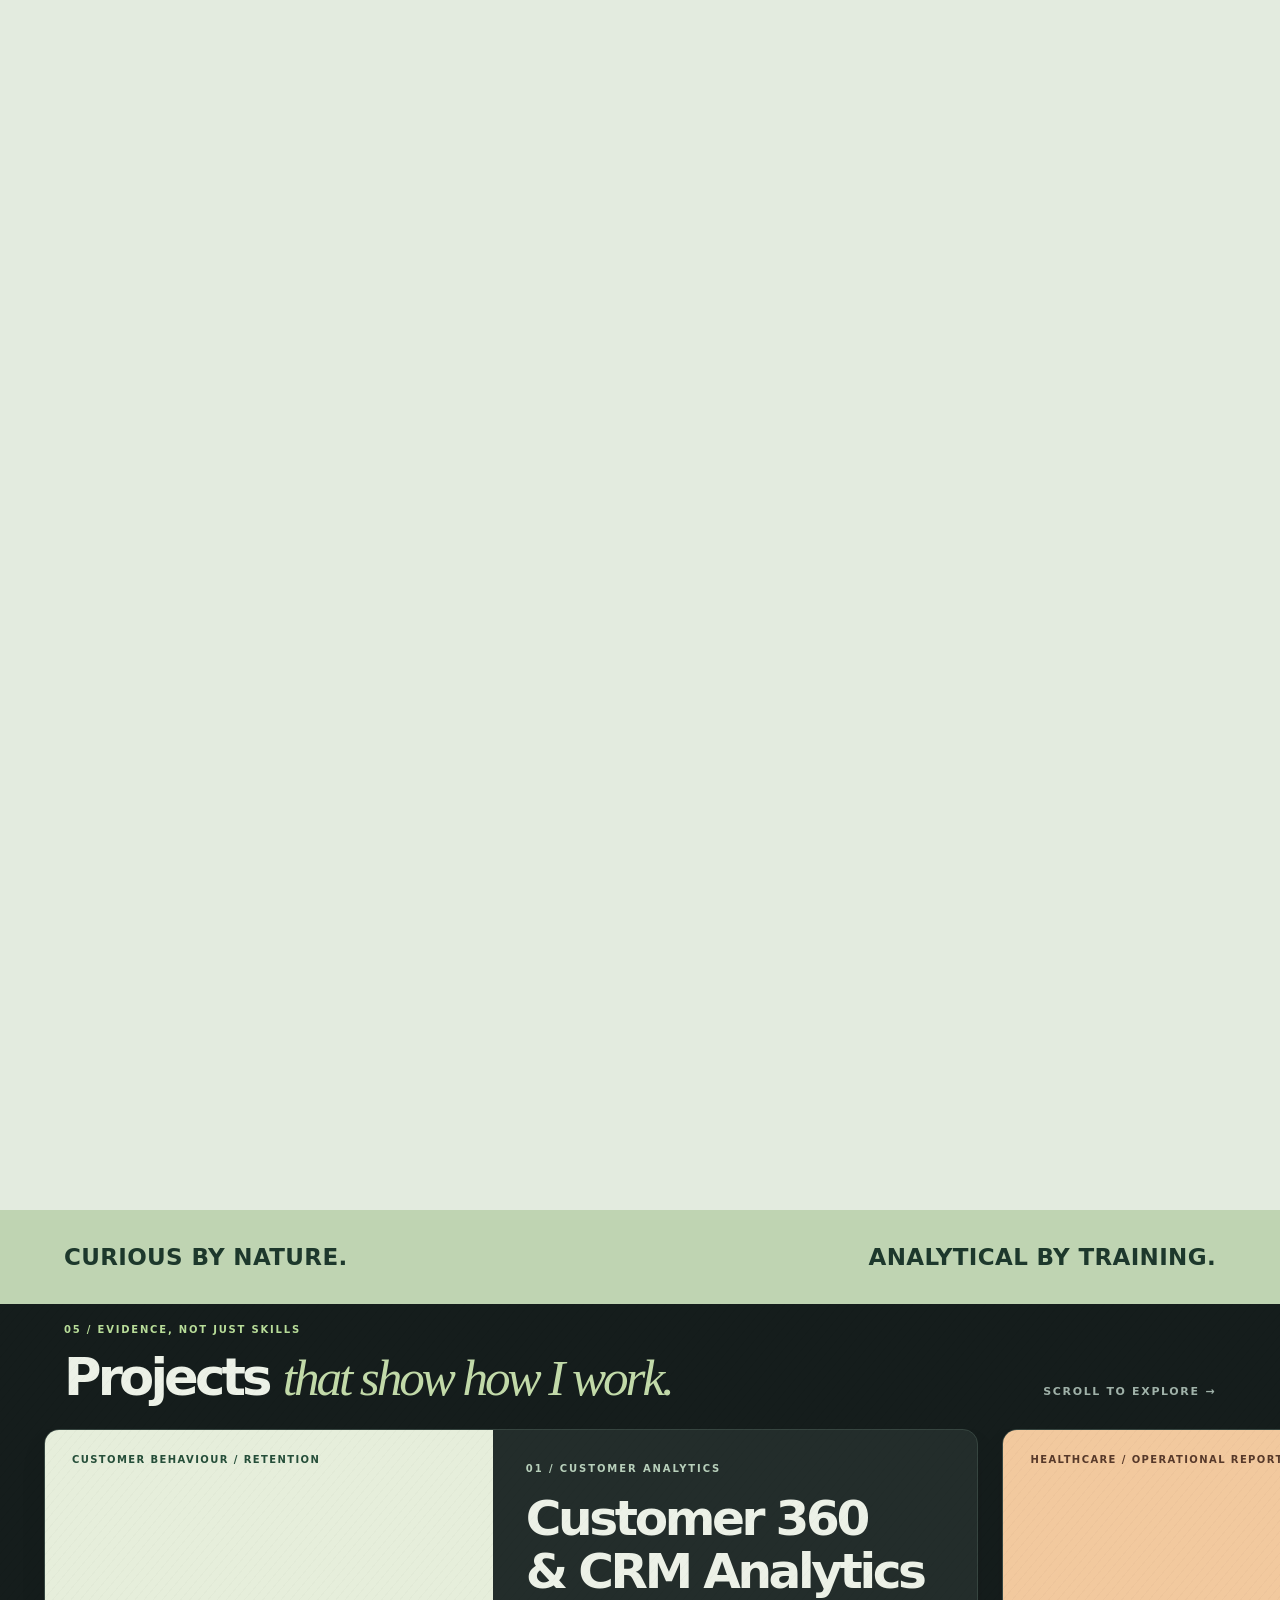
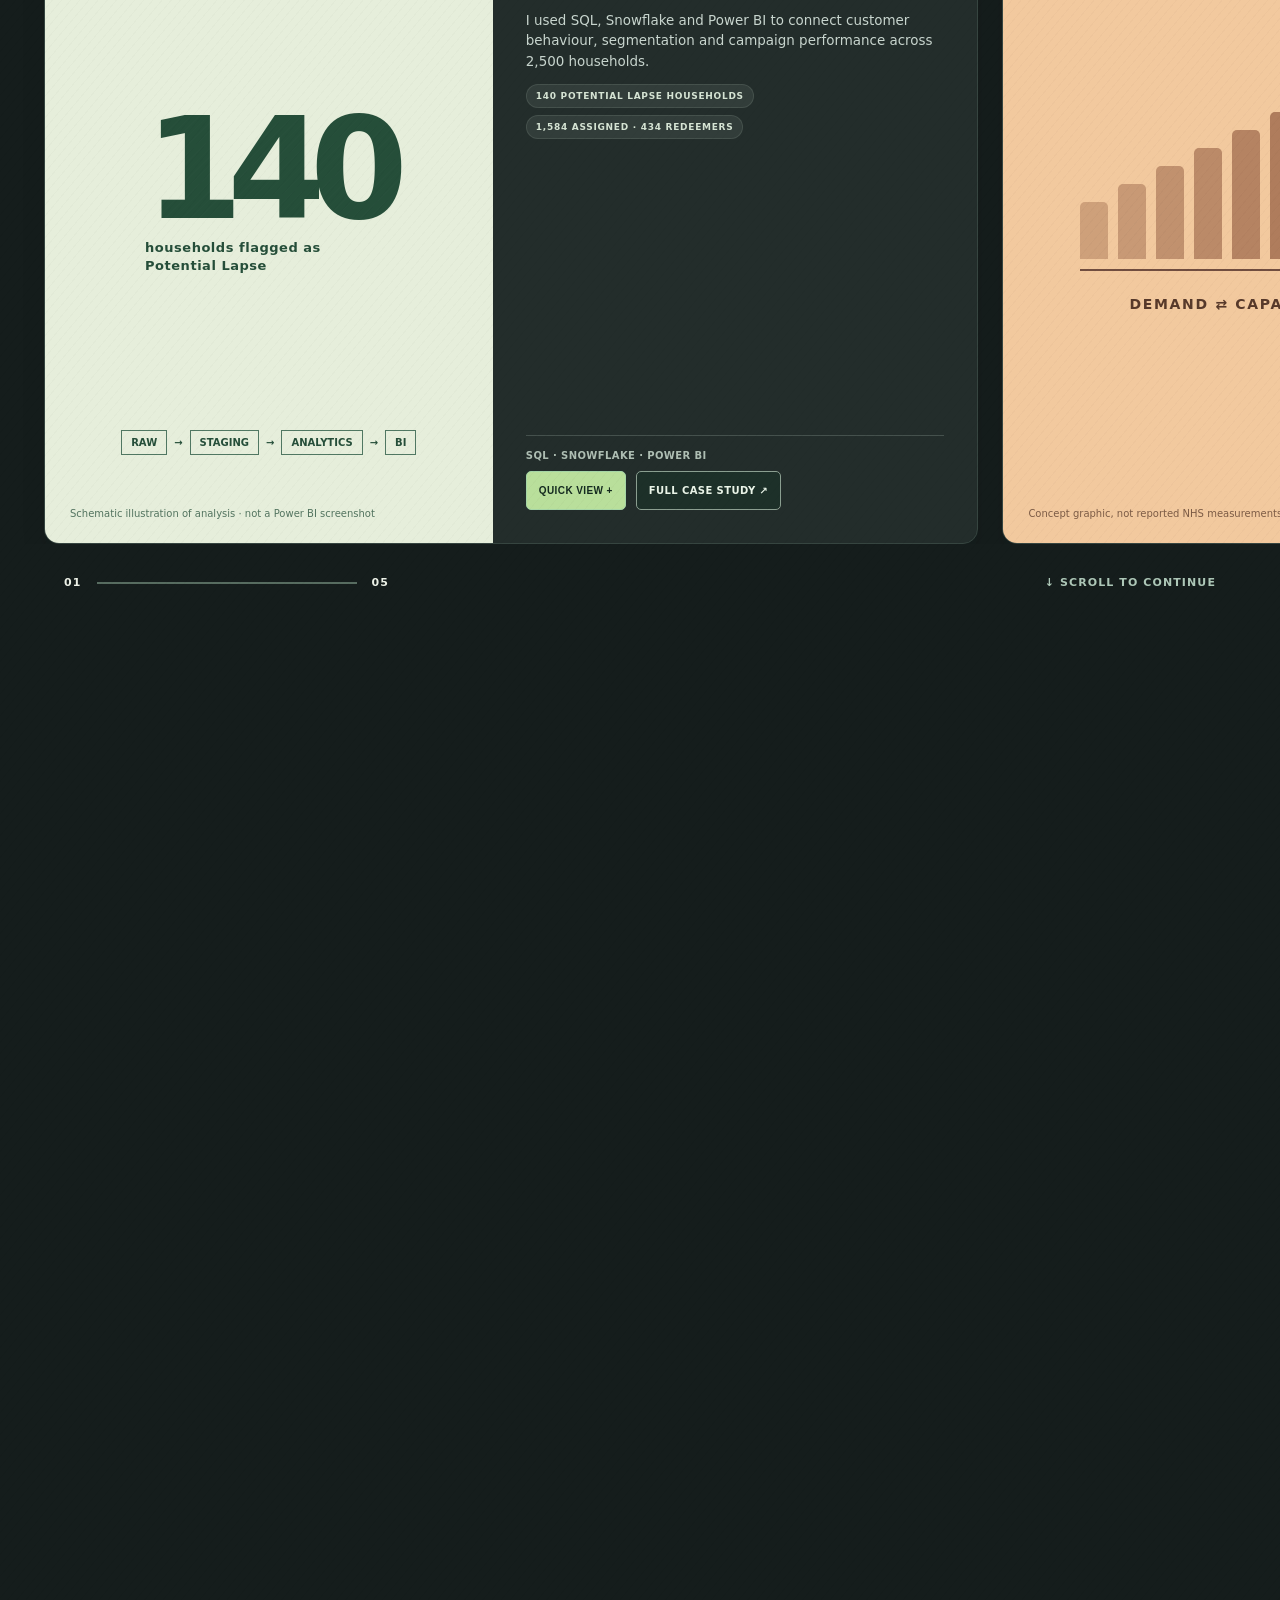
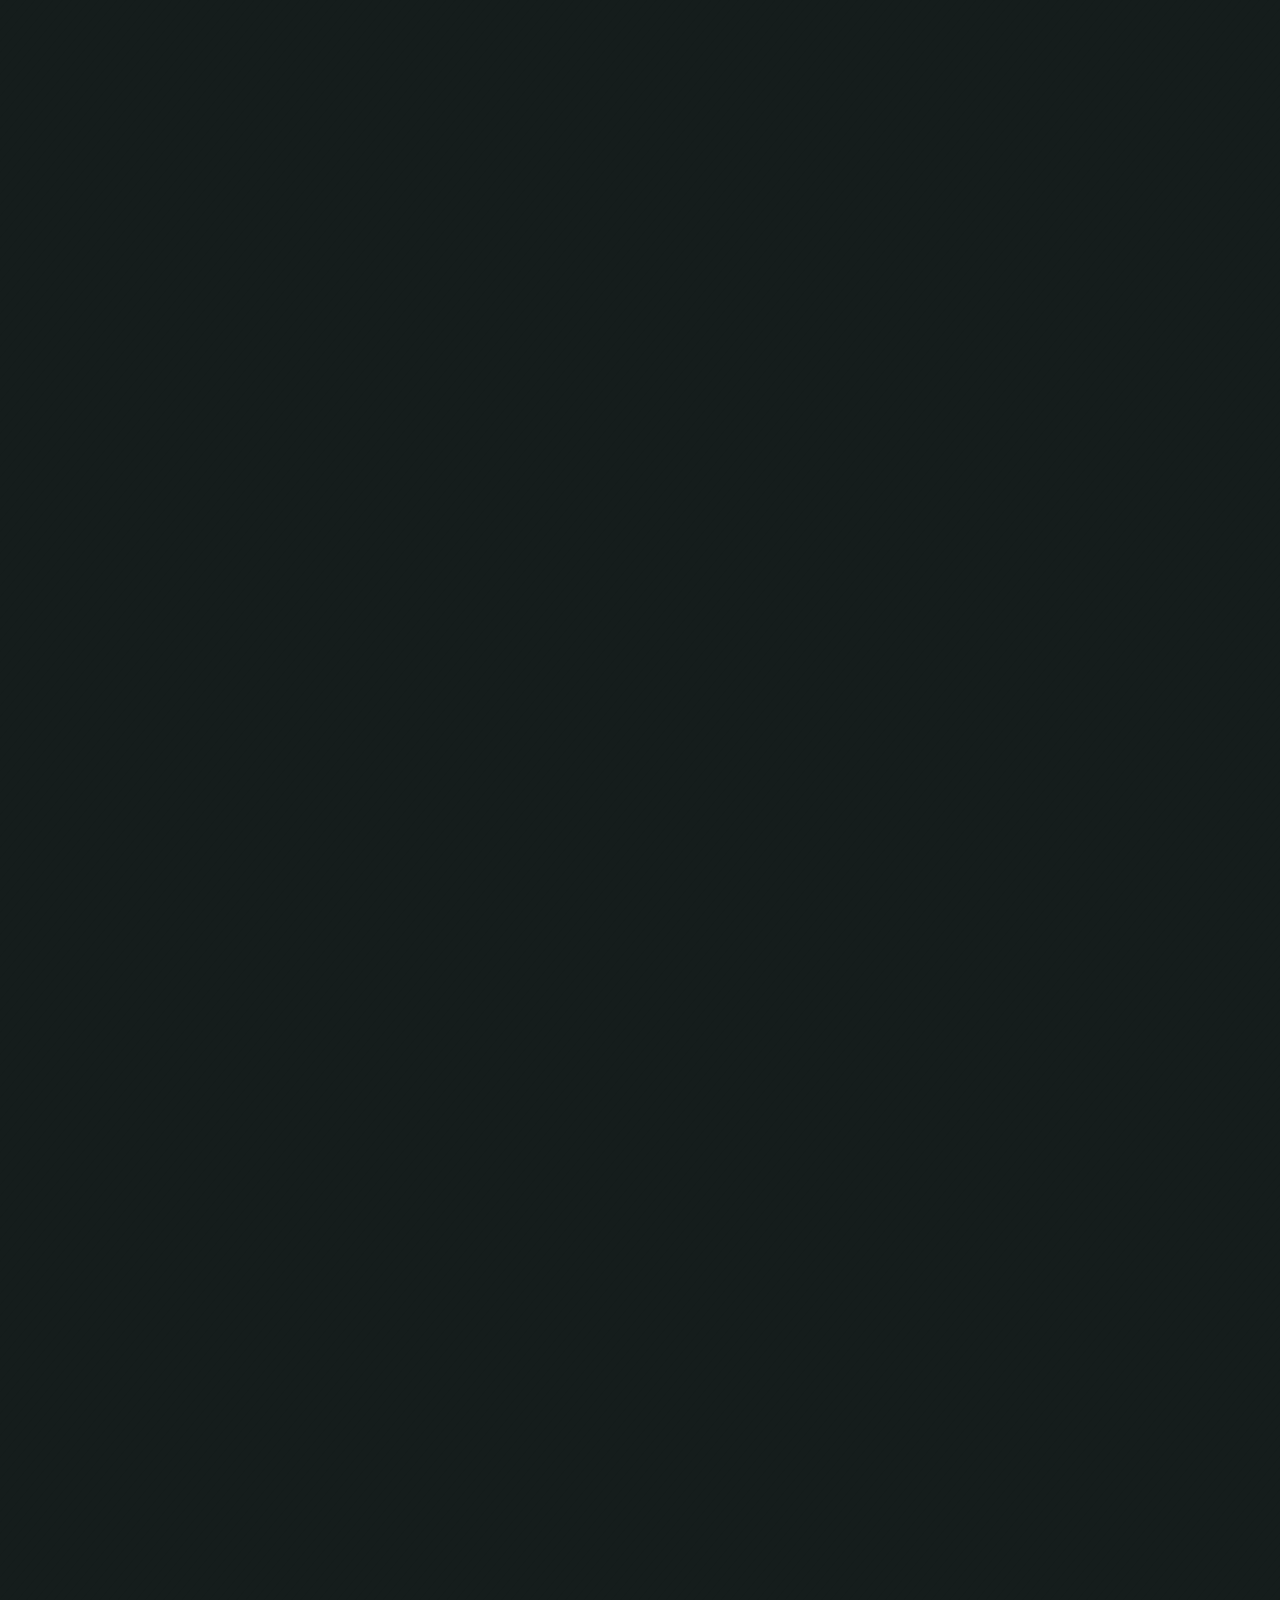
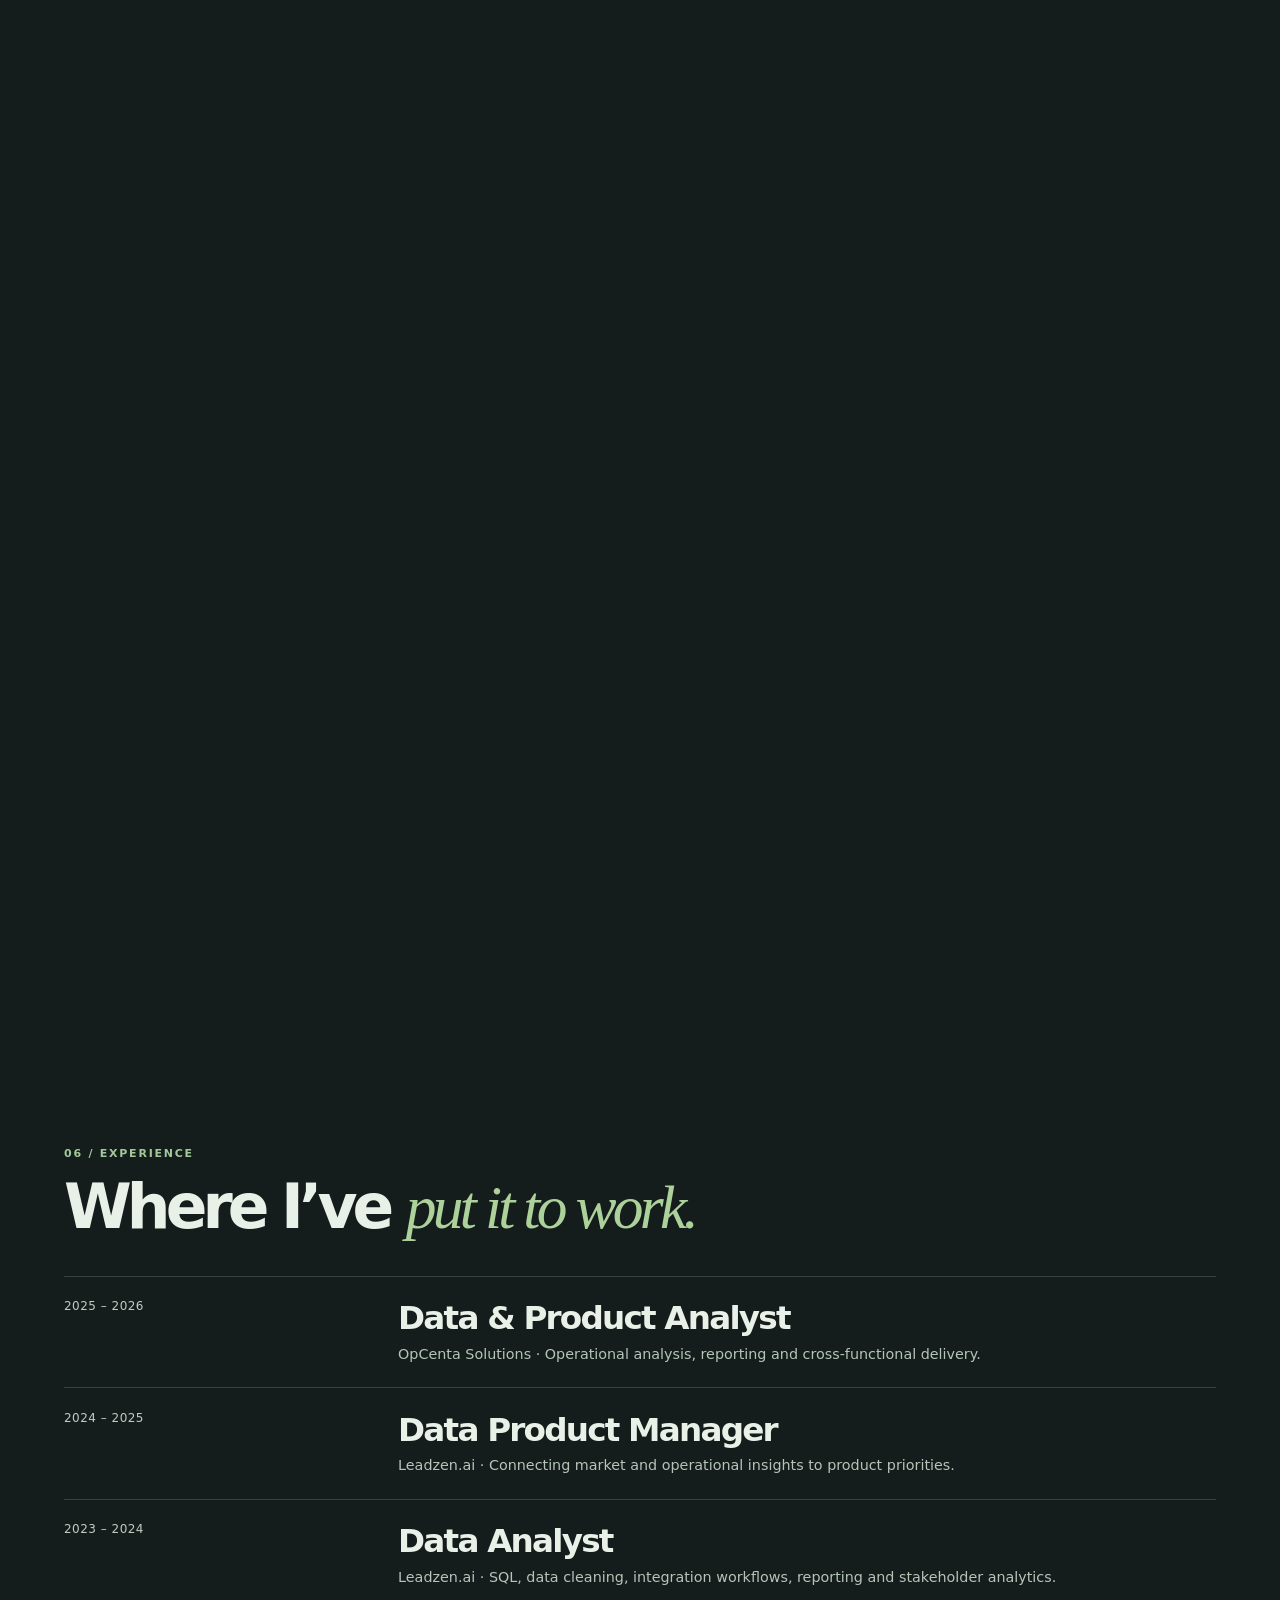
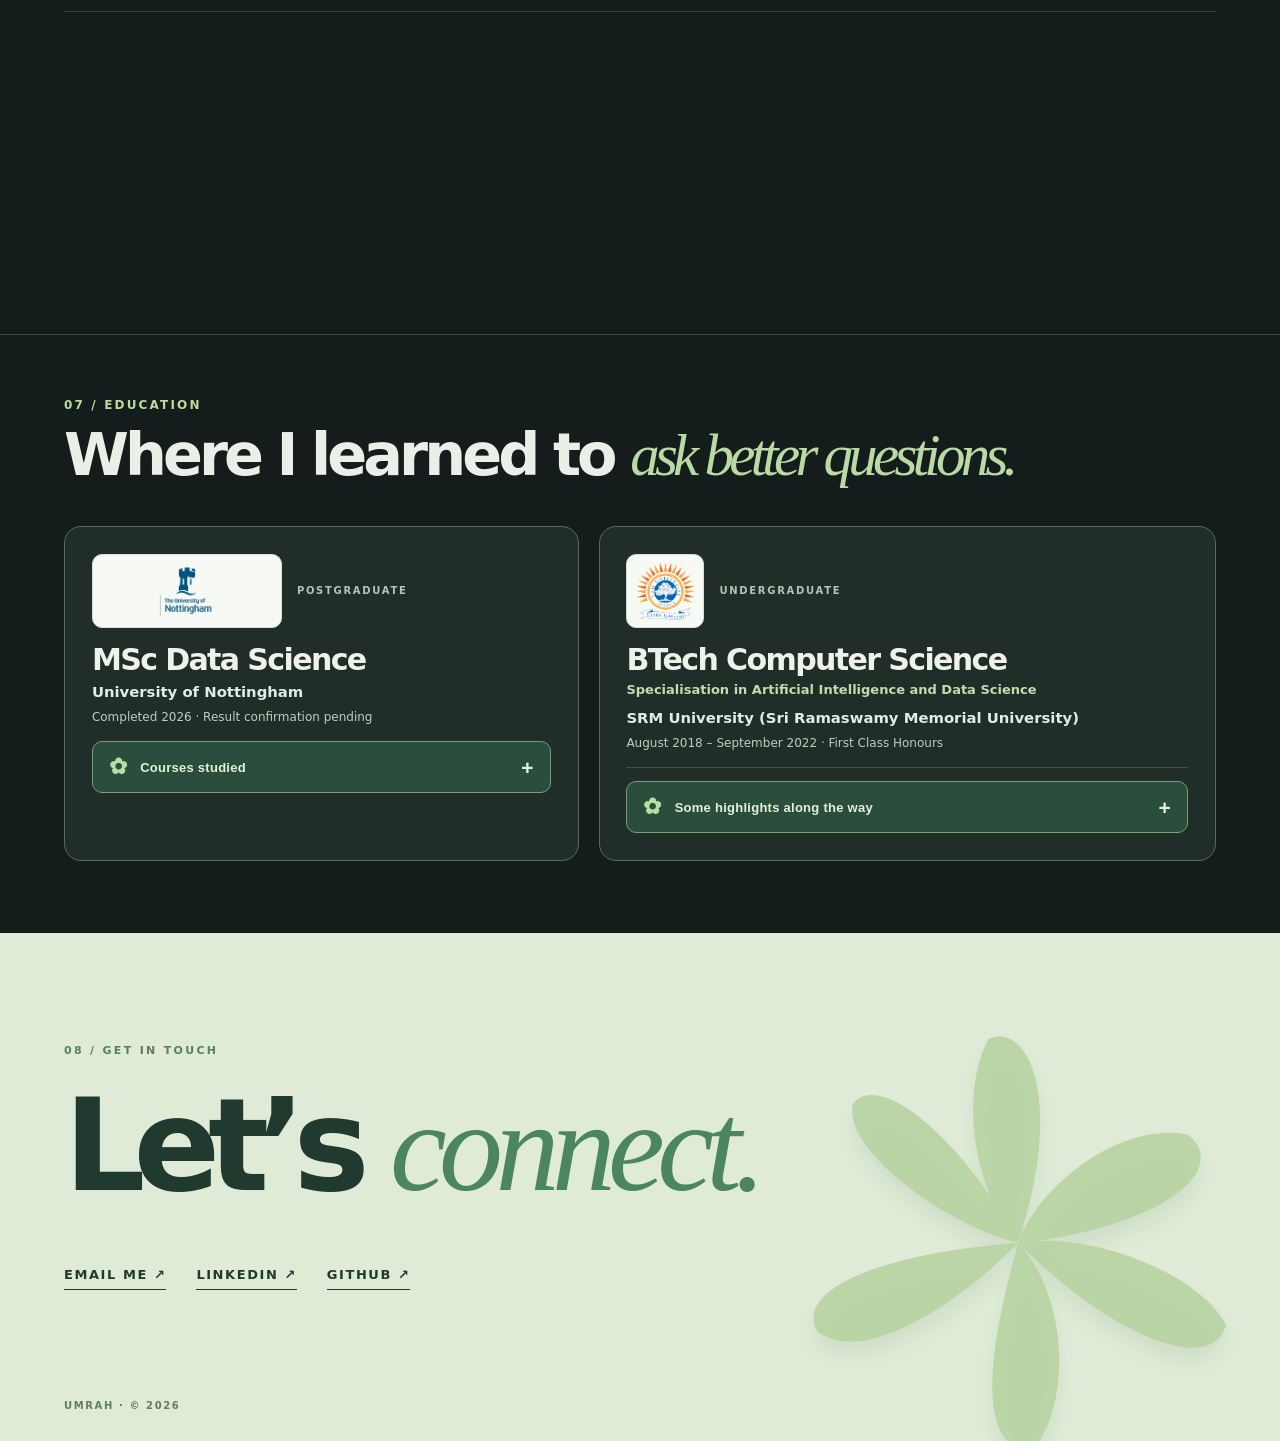
==== commit d9c79769: "Add files via upload" ====
--- a/index.html
+++ b/index.html
@@ -11,7 +11,7 @@
 <link href="assets/scroll.css" rel="stylesheet"/>
 <link href="assets/site.css" rel="stylesheet"/>
 <script defer="" src="assets/site.js"></script>
-<link href="assets/refinements.css" rel="stylesheet"/><link href="assets/v5.css" rel="stylesheet"/><link href="assets/v6.css" rel="stylesheet"/><link href="assets/v7.css" rel="stylesheet"/><meta content="website" property="og:type"/><meta content="Umrah | Data Analytics, BI &amp; Data Science" property="og:title"/><meta content="Analytics, business intelligence and applied machine learning projects by Umrah. Explore dashboards, code and research." property="og:description"/><meta content="https://umrahzargar.github.io/" property="og:url"/><meta content="https://umrahzargar.github.io/assets/01-who-am-i.webp" property="og:image"/><meta content="summary" name="twitter:card"/><link href="assets/v8.css" rel="stylesheet"/><link href="assets/v9.css" rel="stylesheet"/><link href="assets/v10.css" rel="stylesheet"/></head>
+<link href="assets/refinements.css" rel="stylesheet"/><link href="assets/v5.css" rel="stylesheet"/><link href="assets/v6.css" rel="stylesheet"/><link href="assets/v7.css" rel="stylesheet"/><meta content="website" property="og:type"/><meta content="Umrah | Data Analytics, BI &amp; Data Science" property="og:title"/><meta content="Analytics, business intelligence and applied machine learning projects by Umrah. Explore dashboards, code and research." property="og:description"/><meta content="https://umrahzargar.github.io/" property="og:url"/><meta content="https://umrahzargar.github.io/assets/01-who-am-i.webp" property="og:image"/><meta content="summary" name="twitter:card"/><link href="assets/v8.css" rel="stylesheet"/><link href="assets/v9.css" rel="stylesheet"/><link href="assets/v10.css" rel="stylesheet"/><link href="assets/v11.css" rel="stylesheet"/></head>
 <body>
 <a class="skip" href="#main">Skip to content</a>
 <header class="nav">
@@ -140,7 +140,7 @@
 <p class="eyebrow">07 / EDUCATION</p>
 <h2 id="education-title">Where I learned to <em>ask better questions.</em></h2>
 <div class="education-grid">
-<article class="edu-card"><div class="edu-top"><img alt="University of Nottingham logo" class="edu-logo edu-logo-nottingham" src="assets/nottingham-logo.png"/><span class="edu-label">POSTGRADUATE</span></div><h4>MSc Data Science</h4><p class="edu-place">University of Nottingham</p><p class="edu-date">Completed 2026 · Official classification awaiting confirmation</p><div class="edu-courses"><button aria-controls="courses-panel" aria-expanded="false" class="awards-toggle courses-toggle" type="button"><span aria-hidden="true" class="awards-flower">✿</span><span>Courses studied</span><span aria-hidden="true" class="awards-plus">+</span></button><div aria-hidden="true" class="awards-reveal" id="courses-panel"><div class="awards-reveal-inner"><ul><li>Machine Learning</li><li>Applied Statistics and Probability</li><li>Data Visualisation</li><li>Data Science with Machine Learning</li><li>Big Data Learning and Technologies</li><li>Time Series and Forecasting</li></ul></div></div></div></article>
+<article class="edu-card"><div class="edu-top"><img alt="University of Nottingham logo" class="edu-logo edu-logo-nottingham" src="assets/nottingham-logo.png"/><span class="edu-label">POSTGRADUATE</span></div><h4>MSc Data Science</h4><p class="edu-place">University of Nottingham</p><p class="edu-date">Completed 2026 · Result confirmation pending</p><div class="edu-courses"><button aria-controls="courses-panel" aria-expanded="false" class="awards-toggle courses-toggle" type="button"><span aria-hidden="true" class="awards-flower">✿</span><span>Courses studied</span><span aria-hidden="true" class="awards-plus">+</span></button><div aria-hidden="true" class="awards-reveal" id="courses-panel"><div class="awards-reveal-inner"><ul><li>Machine Learning</li><li>Applied Statistics and Probability</li><li>Data Visualisation</li><li>Data Science with Machine Learning</li><li>Big Data Learning and Technologies</li><li>Time Series and Forecasting</li></ul></div></div></div></article>
 <article class="edu-card"><div class="edu-top"><img alt="SRM University logo" class="edu-logo edu-logo-srm" src="assets/srm-logo.png"/><span class="edu-label">UNDERGRADUATE</span></div><h4>BTech Computer Science</h4><p class="edu-subdegree">Specialisation in Artificial Intelligence and Data Science</p><p class="edu-place">SRM University (Sri Ramaswamy Memorial University)</p><p class="edu-date">August 2018 – September 2022 · First Class Honours</p><div class="edu-awards"><button aria-controls="award-panel" aria-expanded="false" class="awards-toggle" type="button"><span aria-hidden="true" class="awards-flower">✿</span><span>Some highlights along the way</span><span aria-hidden="true" class="awards-plus">+</span></button><div aria-hidden="true" class="awards-reveal" id="award-panel"><div class="awards-reveal-inner"><ul>
 <li>Won the national Toycathon 2021 competition as part of TeamSRM</li>
 <li>Received the Chancellor’s Scholarship, covering 50% of tuition fees</li>
--- a/assets/v11.css
+++ b/assets/v11.css
@@ -0,0 +1,13 @@
+/* V11: gently lift all four hero text chapters while keeping the portrait and
+   bottom navigation indicators in their original positions. */
+@media (min-width: 721px) {
+  .journey .chapters {
+    transform: translateY(clamp(-50px, -5.4svh, -28px));
+  }
+}
+/* Short laptop displays have less room above the bottom progress indicators. */
+@media (min-width: 721px) and (max-height: 700px) {
+  .journey .chapters {
+    transform: translateY(-15px);
+  }
+}
